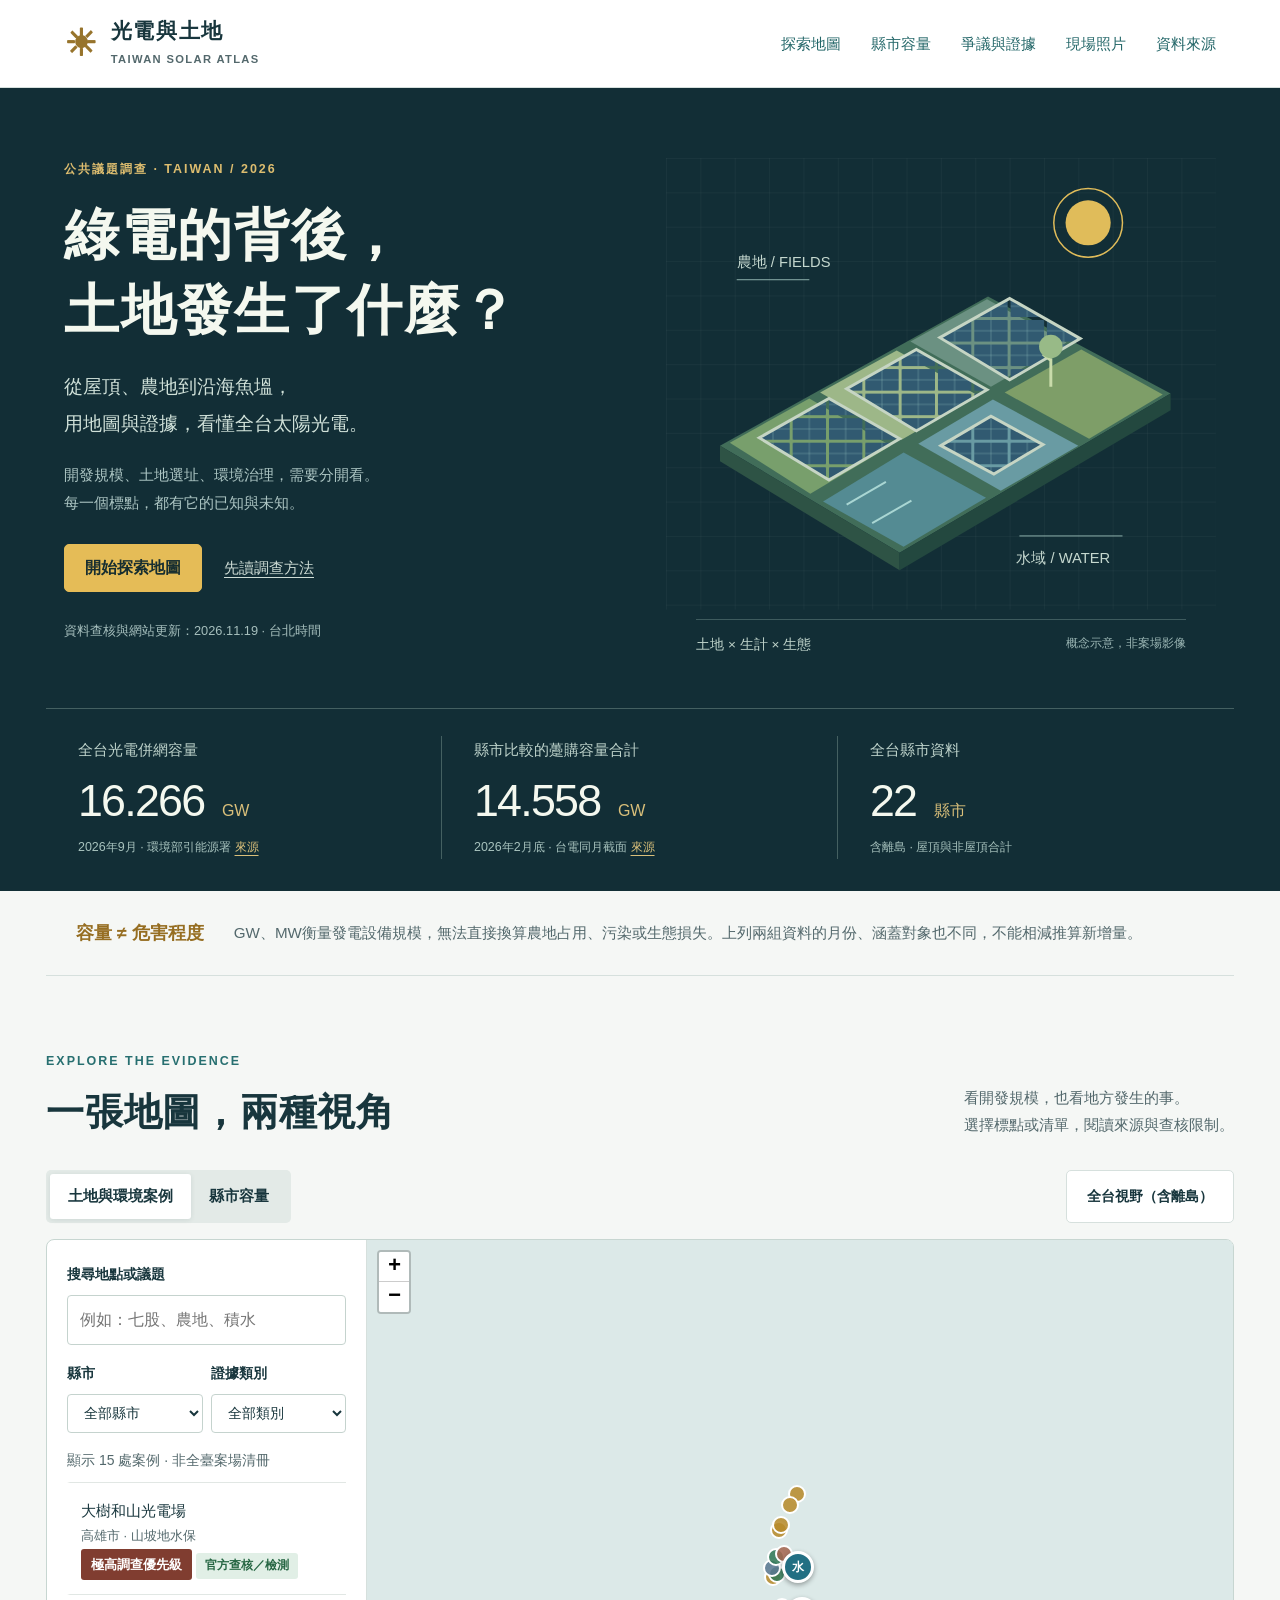
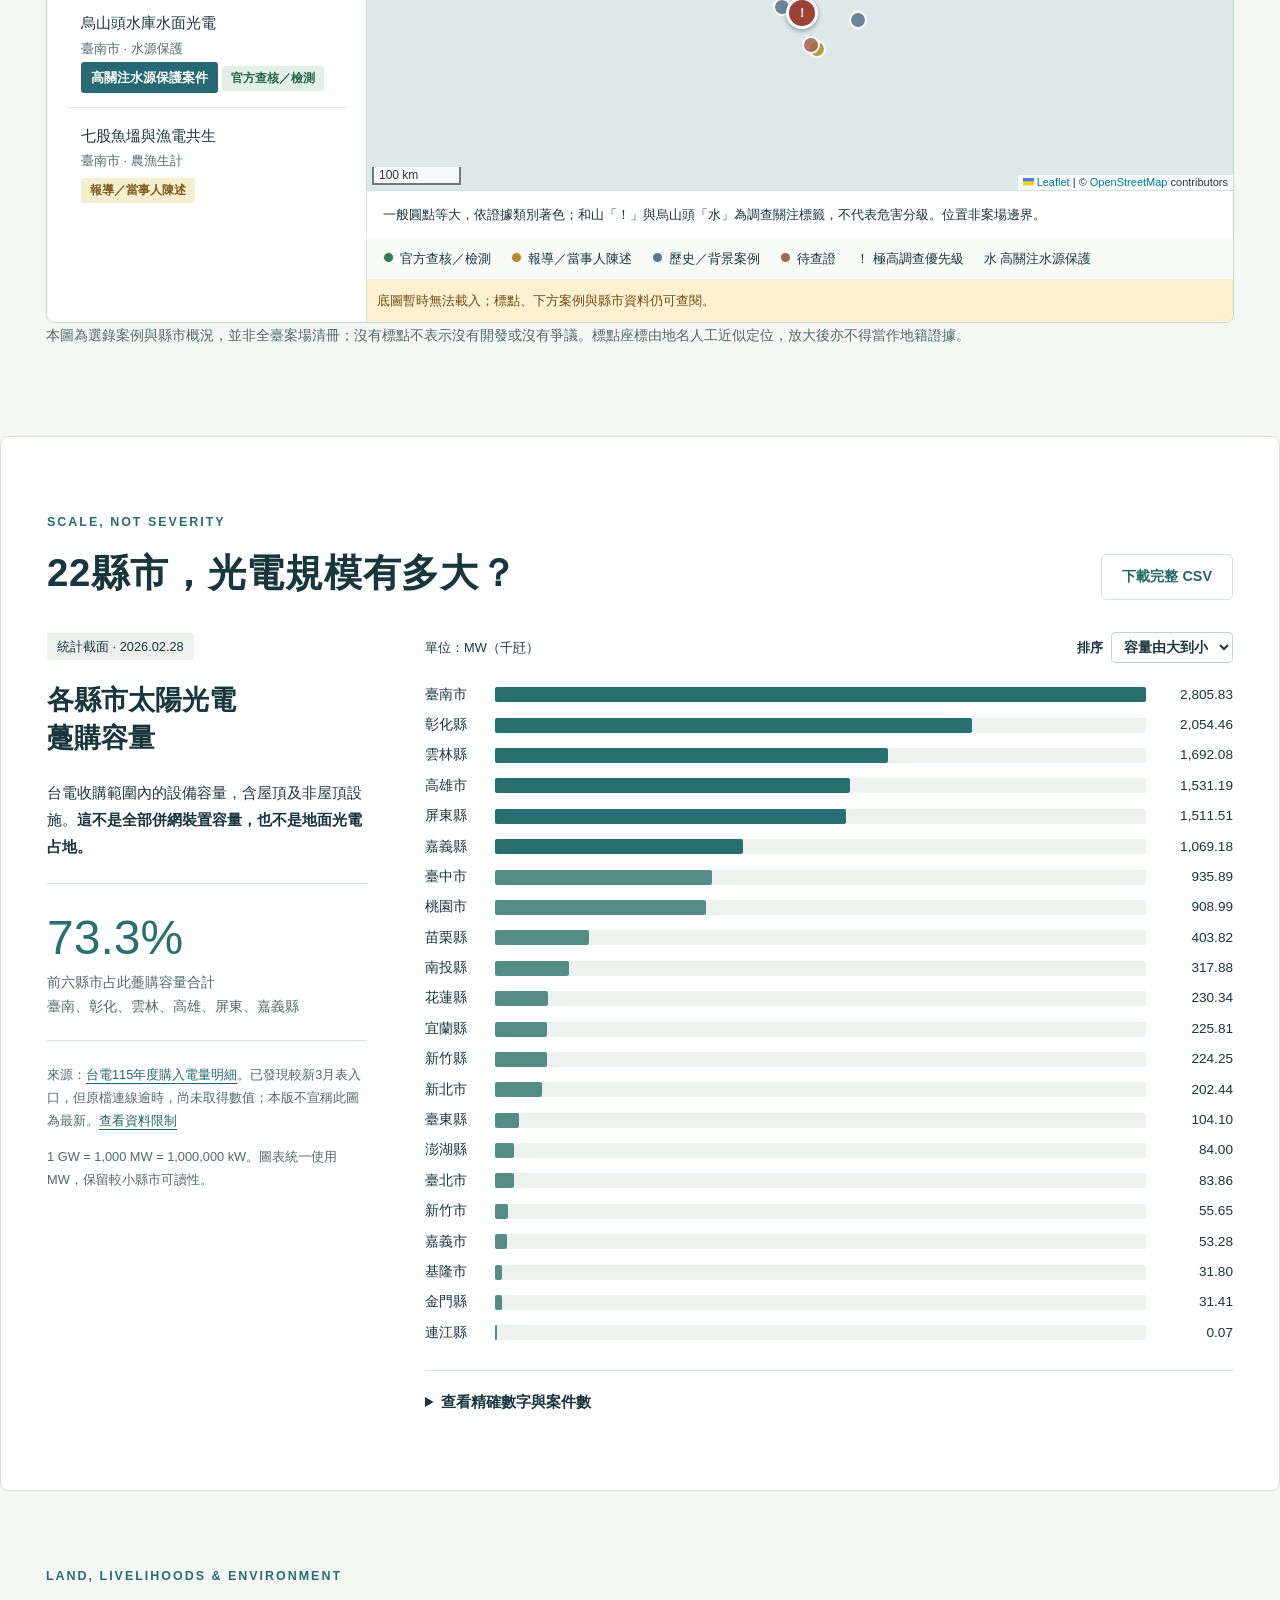
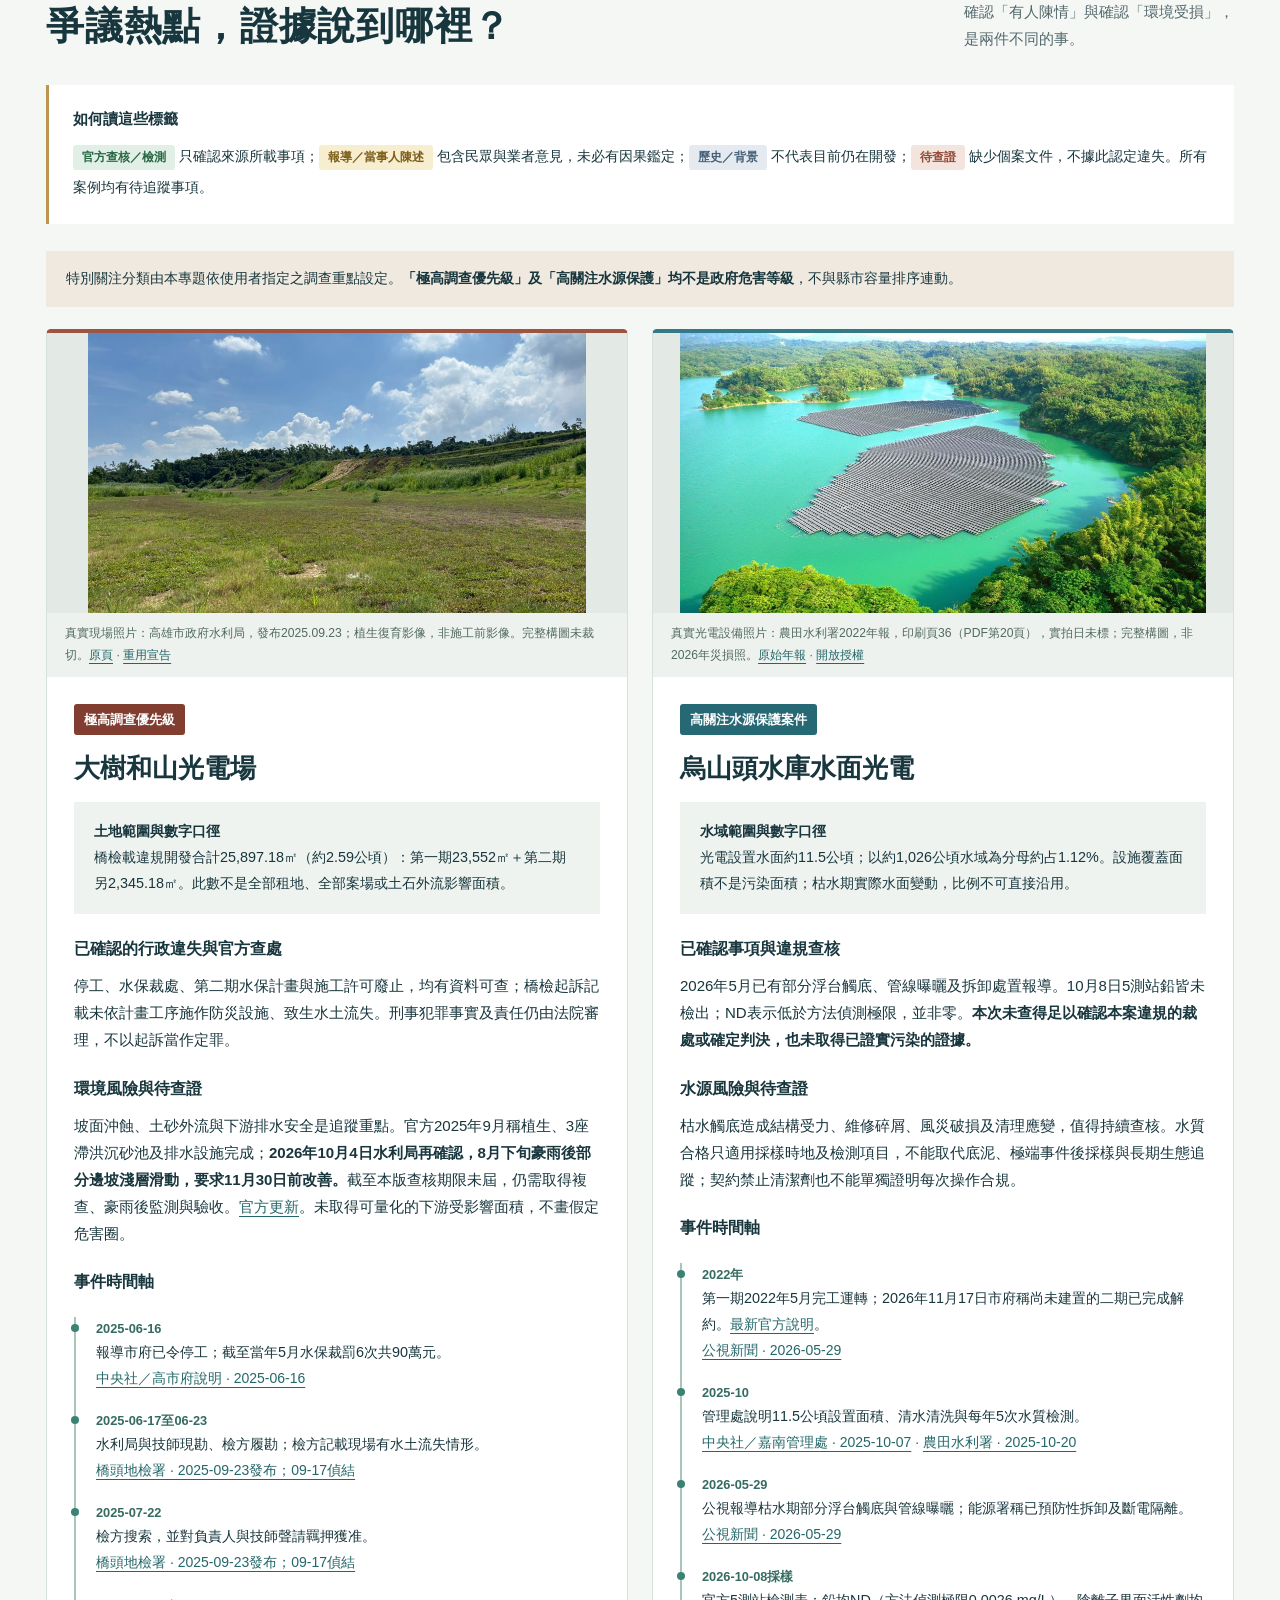
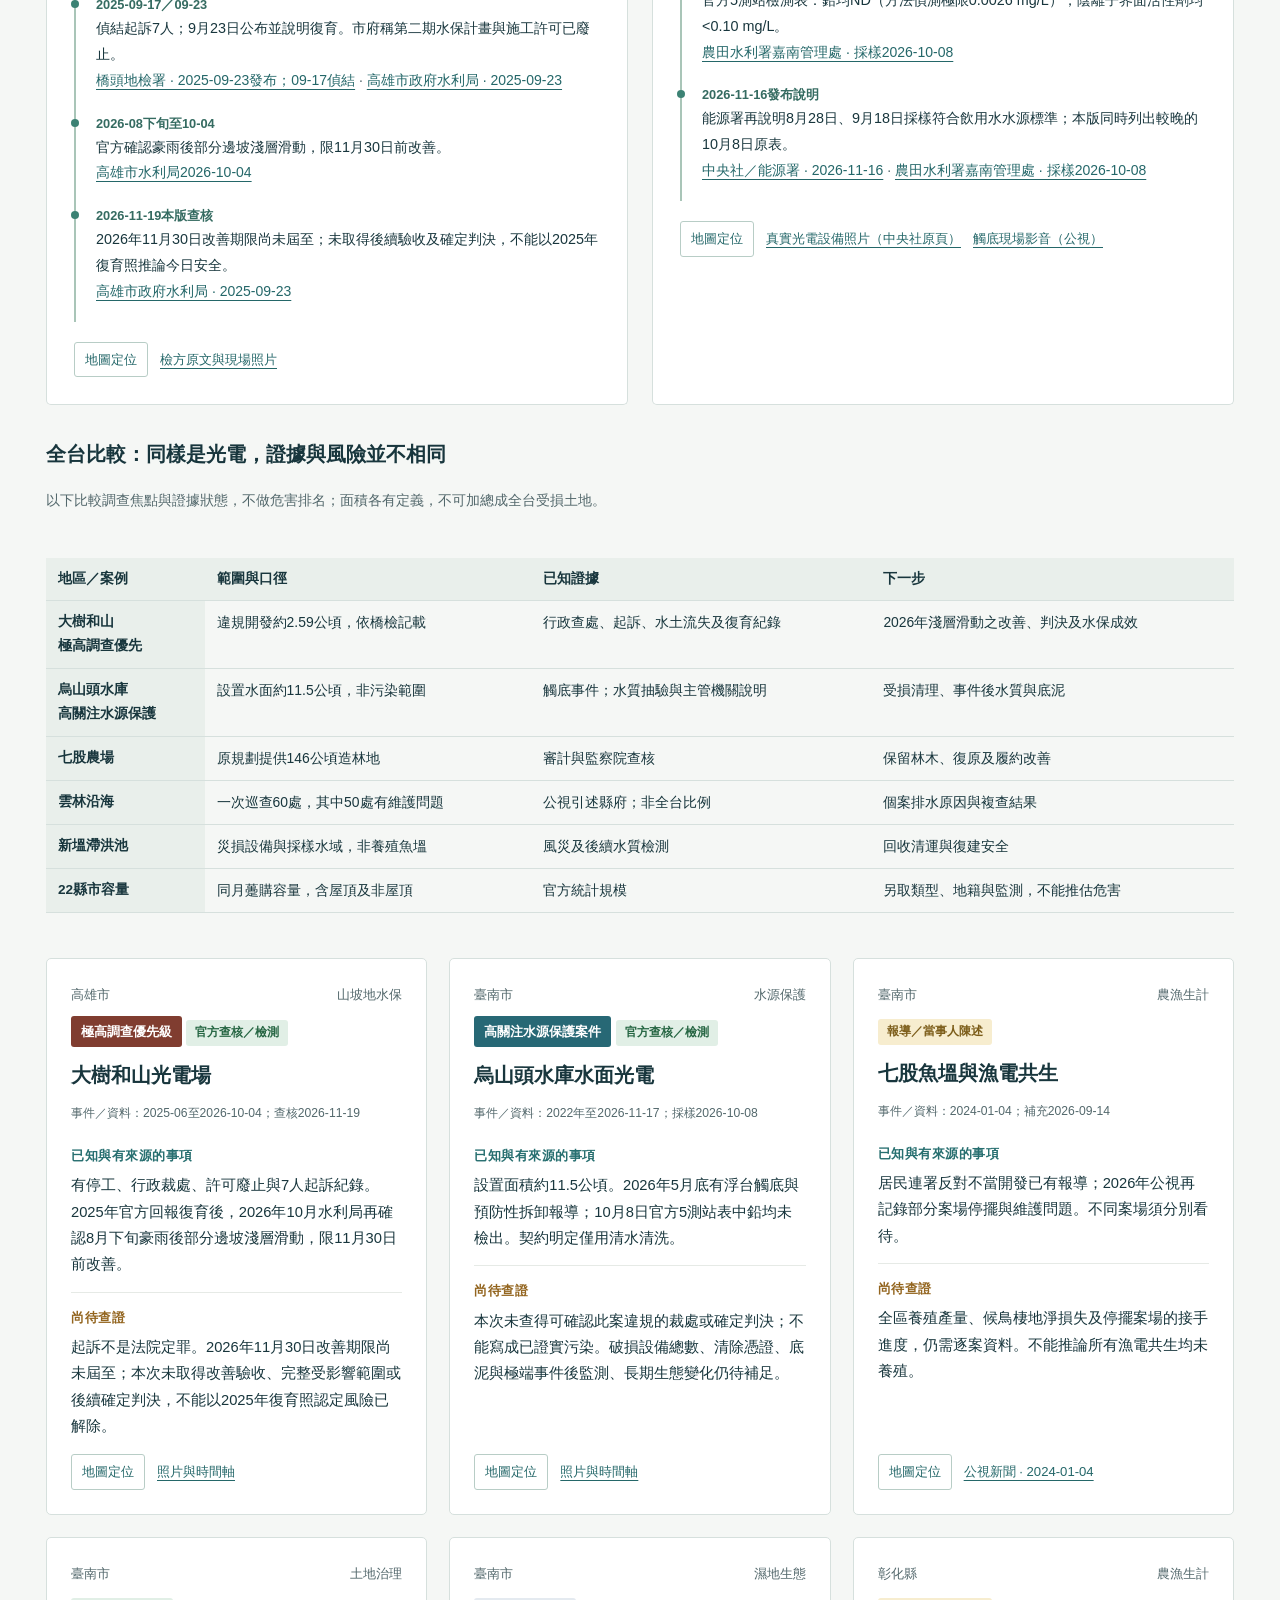
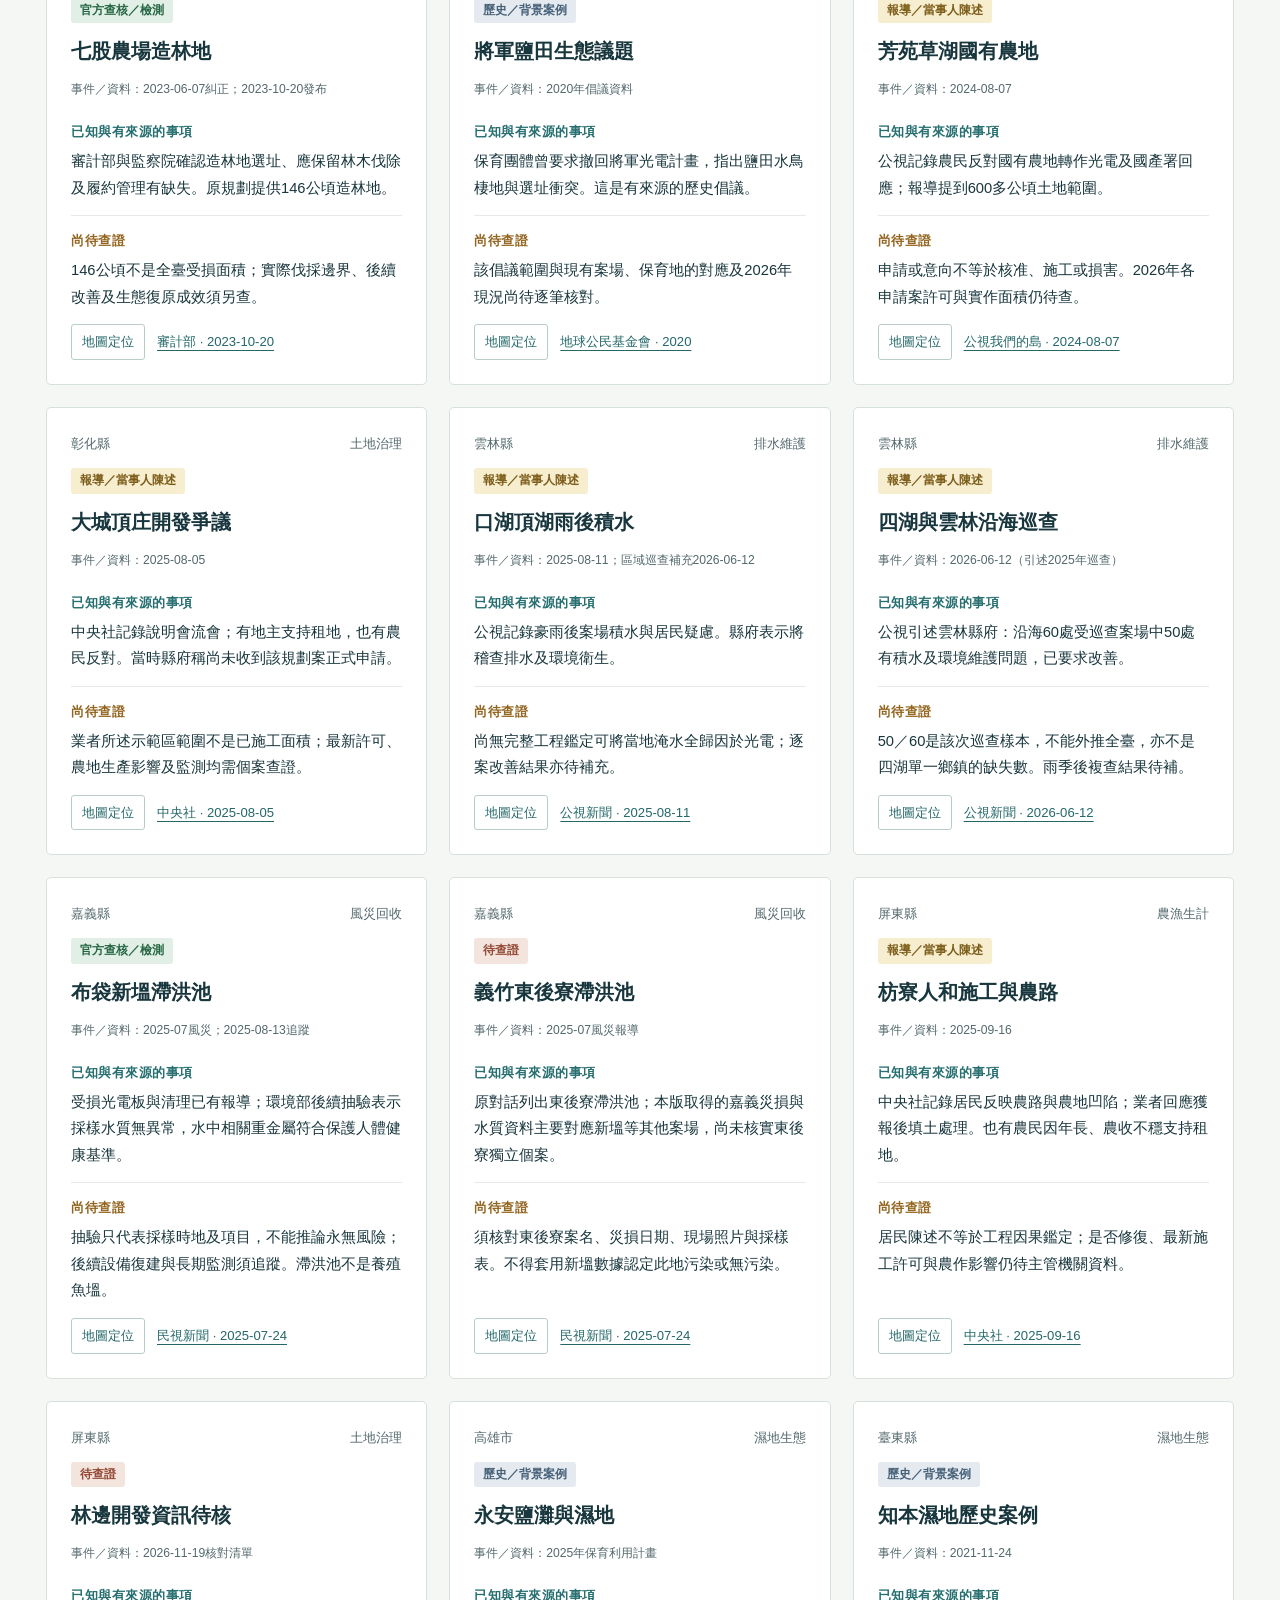
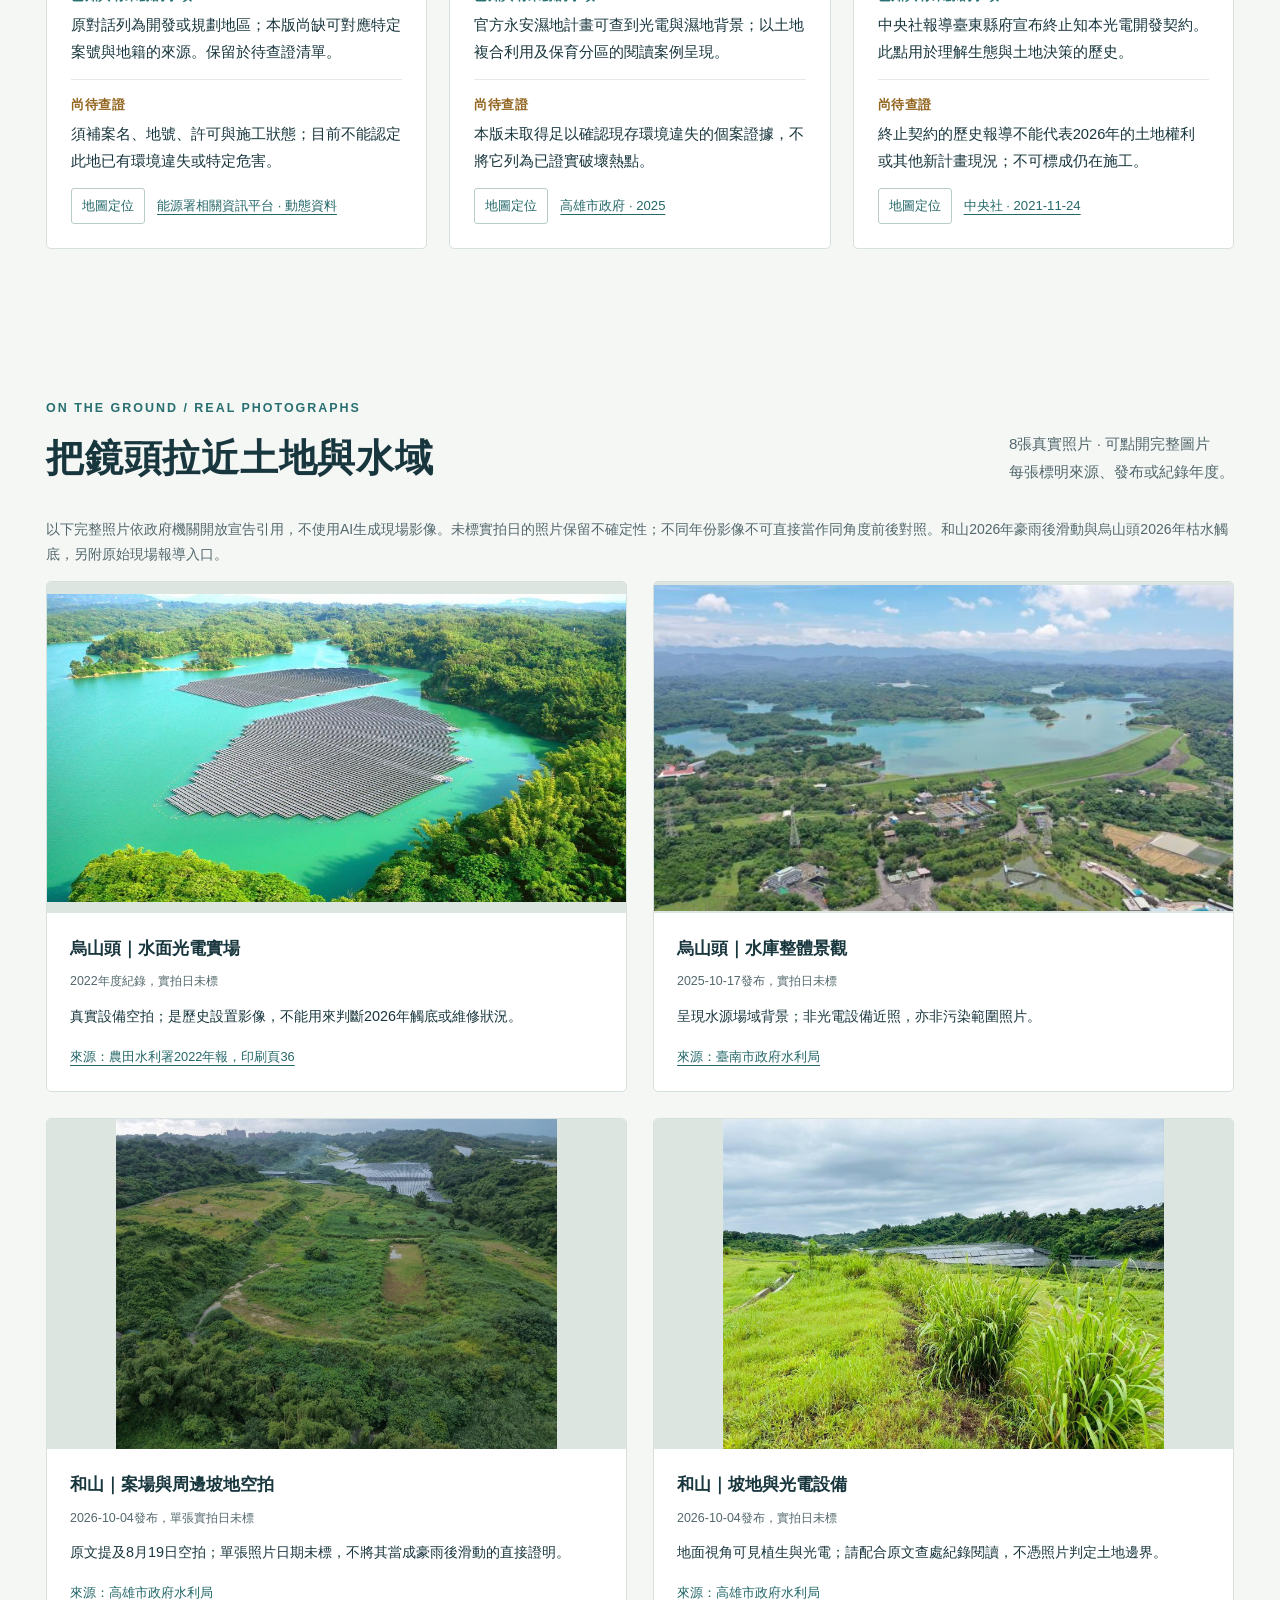
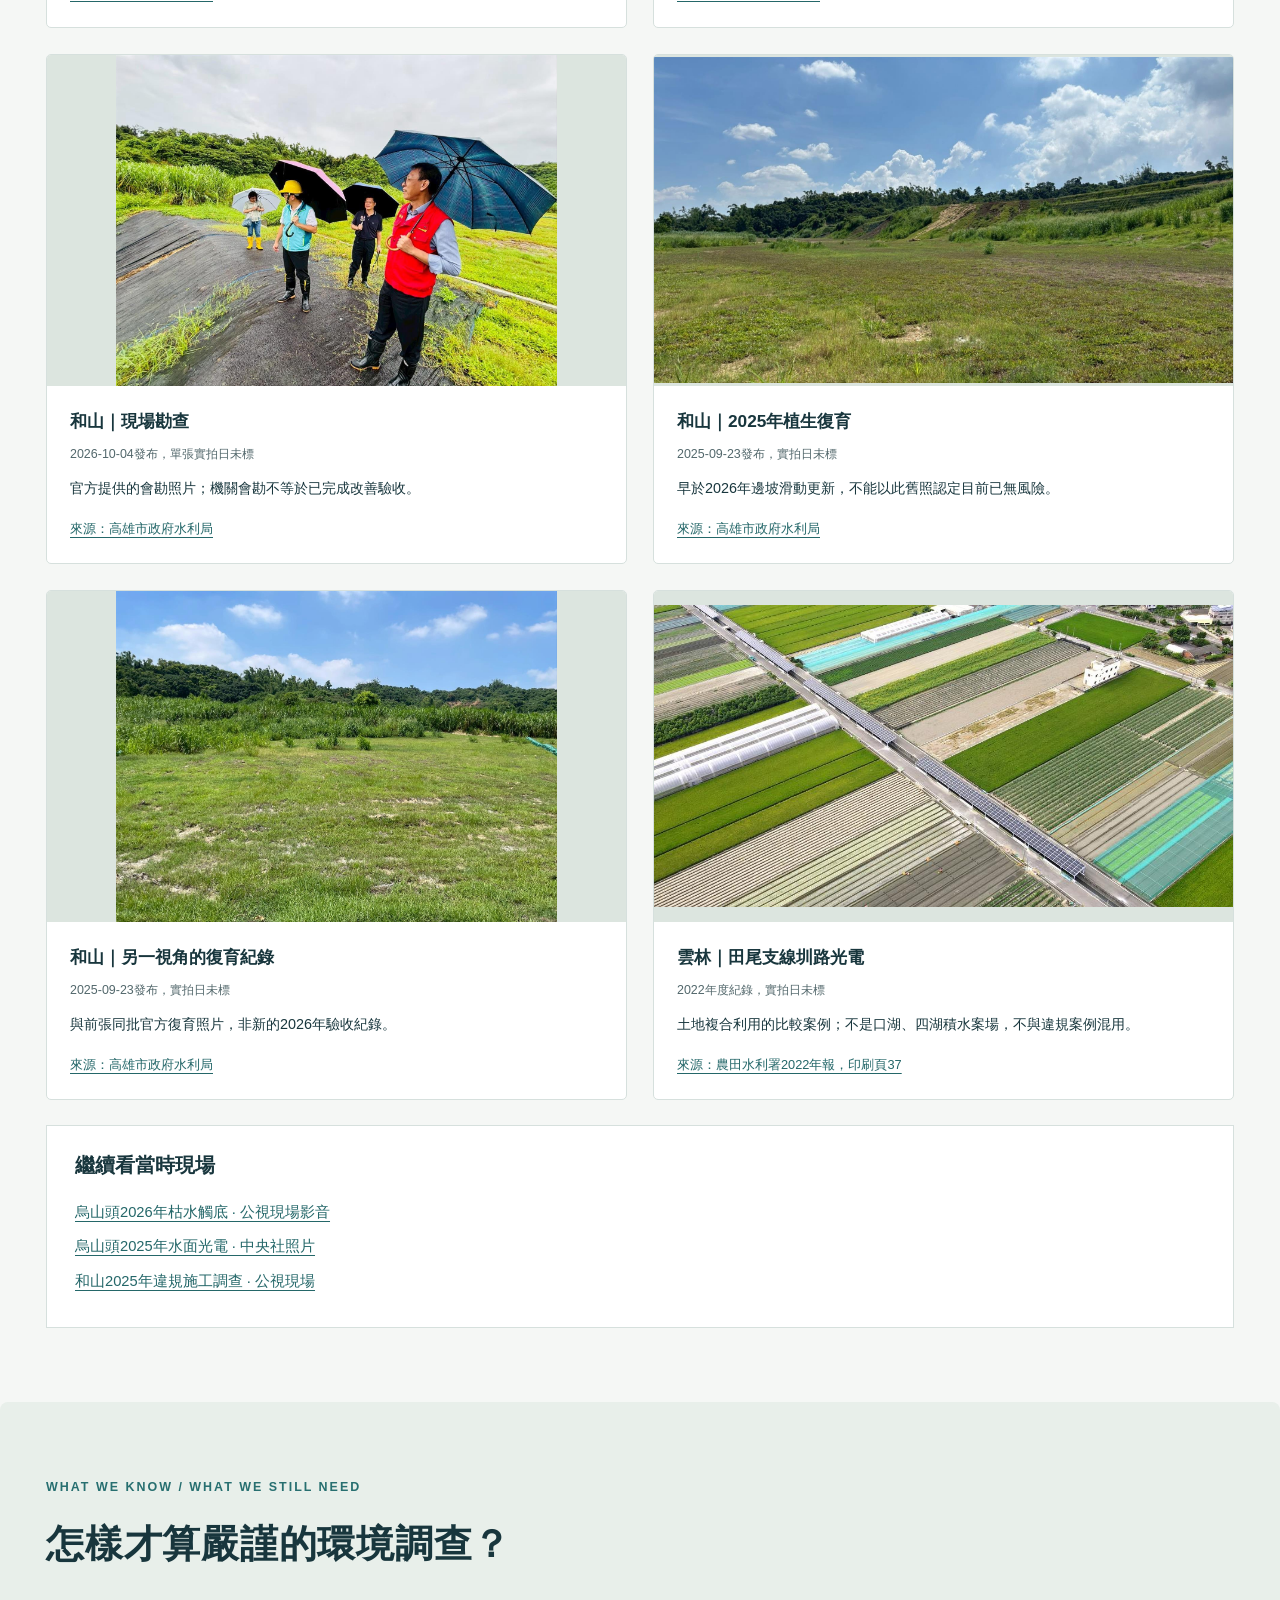
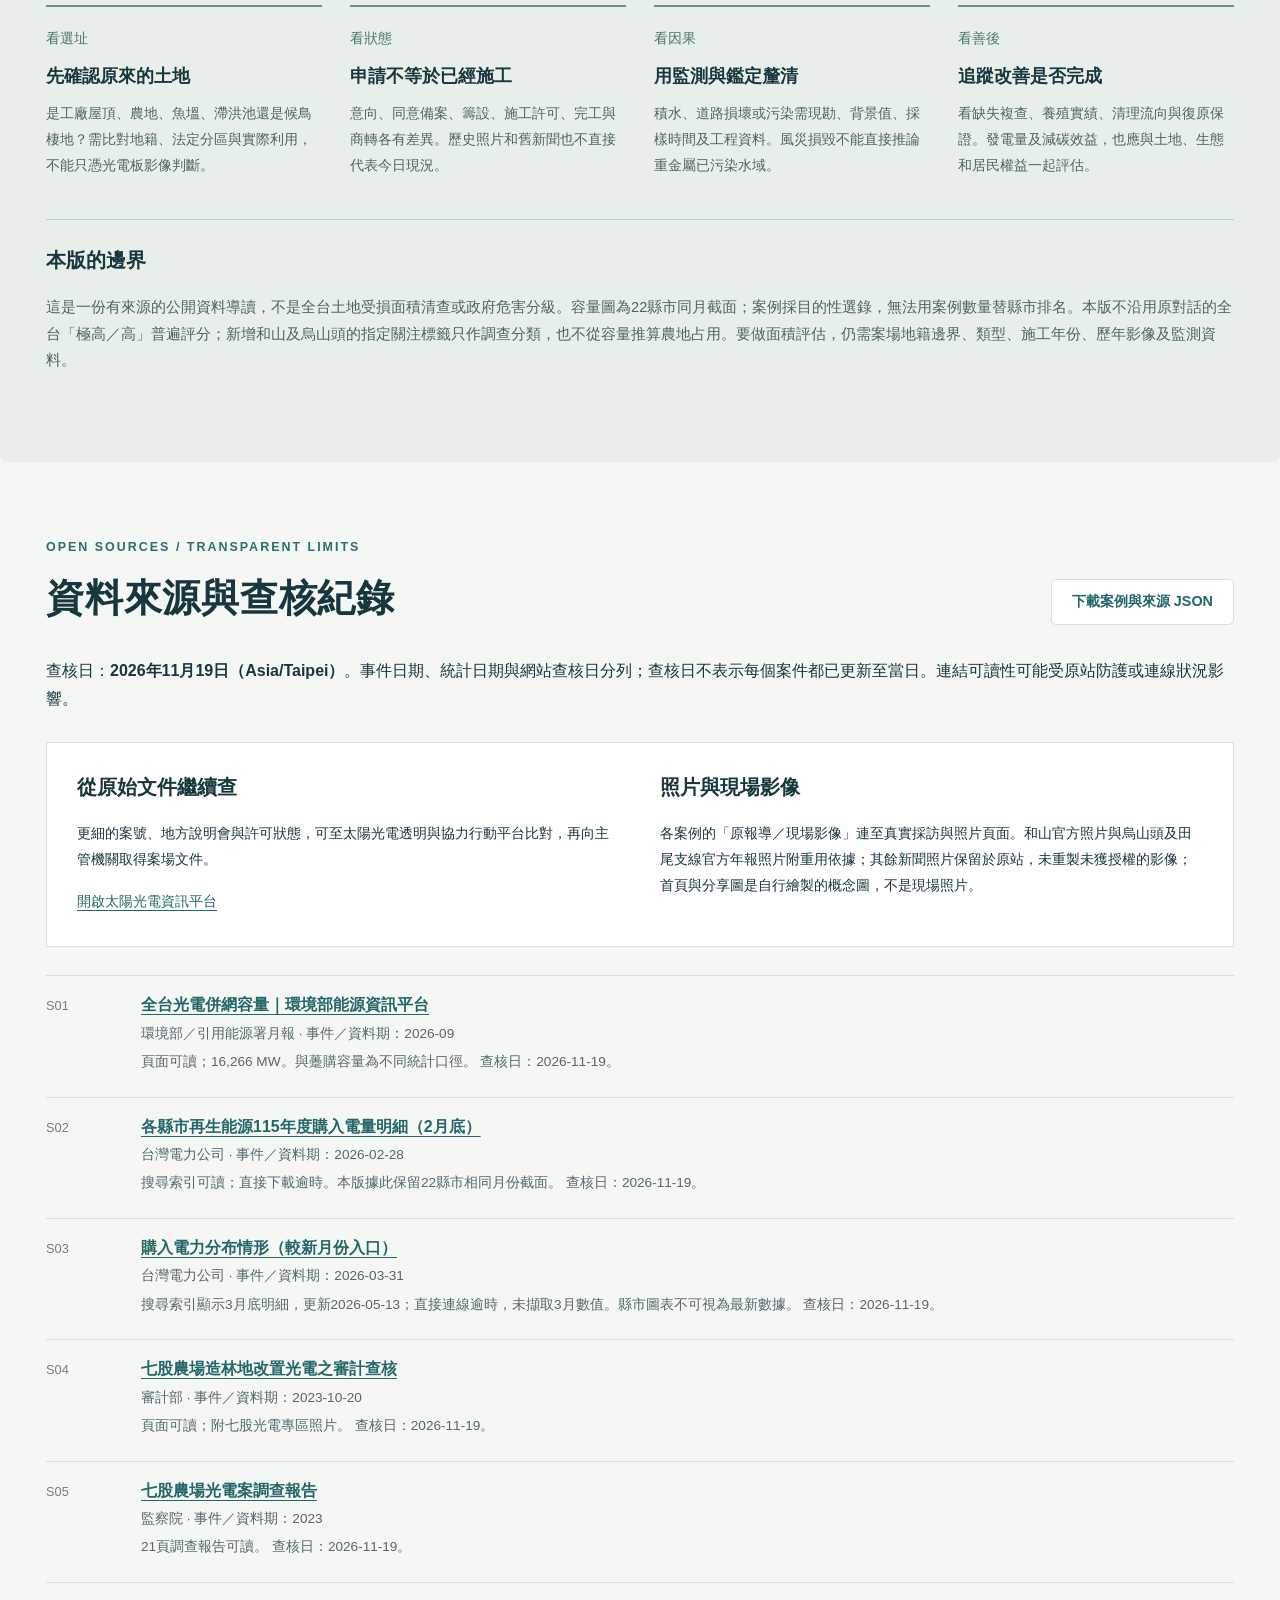
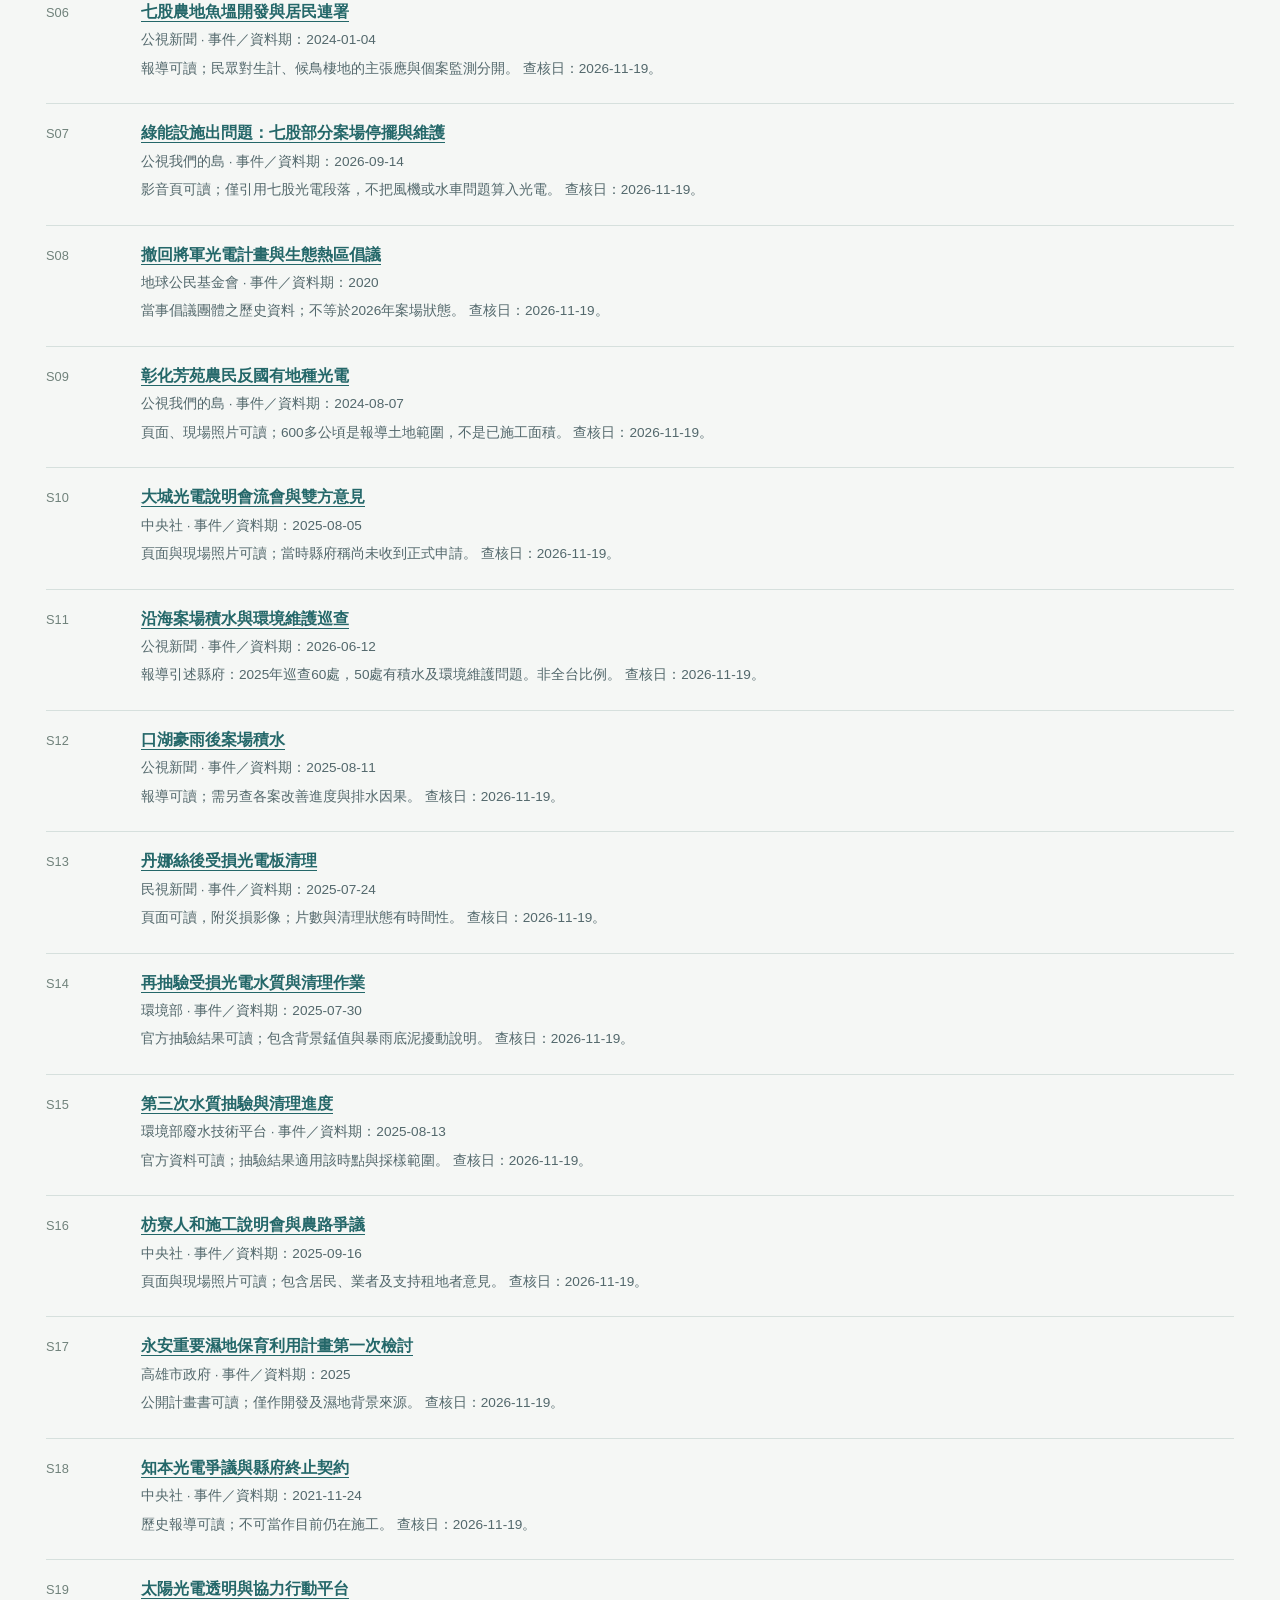
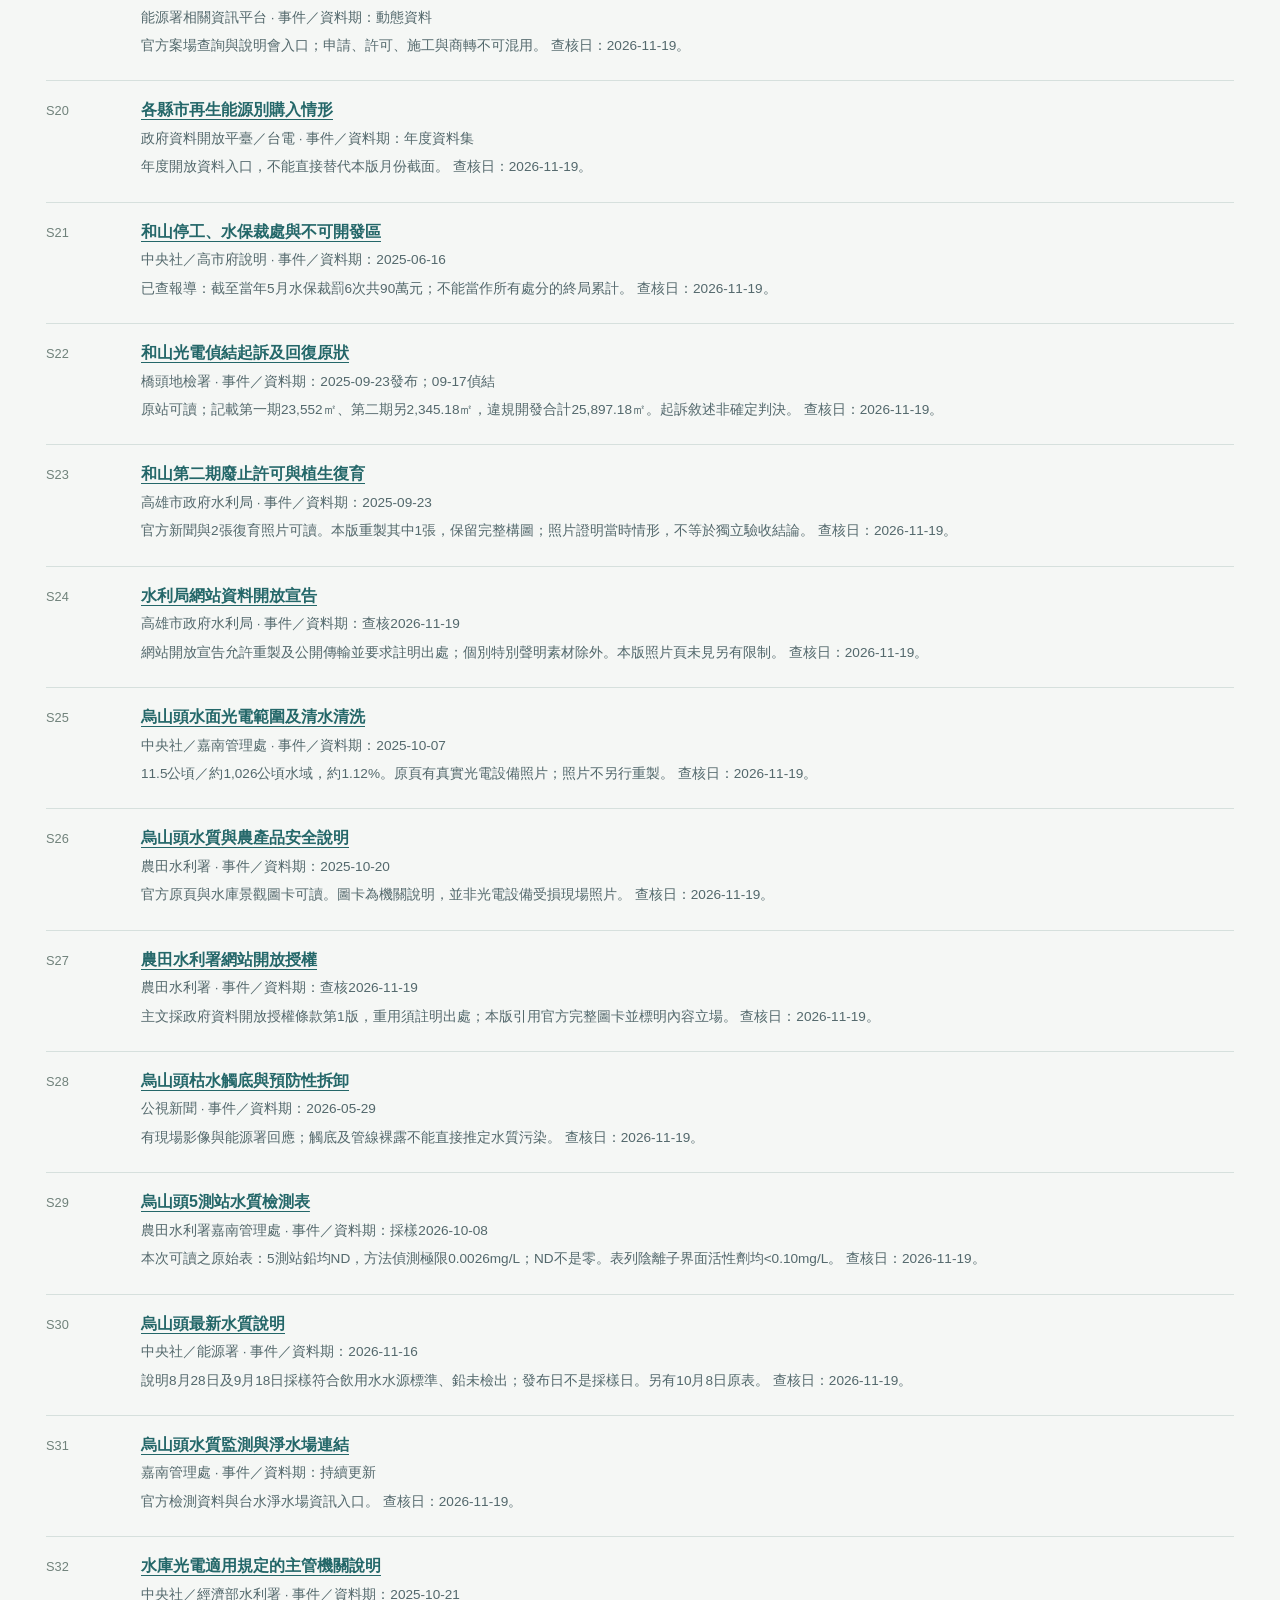
==== index.html @ e6b22a1f "feat: publish Taiwan solar land atlas with evidence map and field photographs" ====
<!doctype html><html lang="zh-Hant"><head><meta charset="utf-8"><meta name="viewport" content="width=device-width,initial-scale=1"><meta name="theme-color" content="#122e36"><title>光電與土地｜全台太陽光電開發與環境爭議圖譜</title><meta name="description" content="透過22縣市容量圖表、全台互動地圖與有來源的案例，看懂太陽光電規模、土地與環境議題。容量不等於危害；明列已知、待查證與資料日期。"><link rel="canonical" href="https://maskywg.github.io/taiwan-solar-land-atlas-20261119/"><meta property="og:type" content="website"><meta property="og:locale" content="zh_TW"><meta property="og:title" content="光電與土地｜全台太陽光電調查圖譜"><meta property="og:description" content="22縣市容量、全台互動地圖、土地與環境案例。分清已知與待查證，不把容量當作危害。查核：2026.11.19"><meta property="og:url" content="https://maskywg.github.io/taiwan-solar-land-atlas-20261119/"><meta property="og:image" content="https://maskywg.github.io/taiwan-solar-land-atlas-20261119/assets/share-preview.png"><meta property="og:image:width" content="1200"><meta property="og:image:height" content="630"><meta property="og:image:alt" content="光電與土地，全台太陽光電調查圖譜；22縣市、互動地圖、來源查核。容量不等於危害。"><meta name="twitter:card" content="summary_large_image"><meta name="twitter:title" content="光電與土地｜全台太陽光電調查圖譜"><meta name="twitter:description" content="22縣市容量與土地環境案例。分清已知與待查證。"><meta name="twitter:image" content="https://maskywg.github.io/taiwan-solar-land-atlas-20261119/assets/share-preview.png"><meta name="twitter:image:alt" content="光電與土地，全台太陽光電調查圖譜"><link rel="icon" href="assets/icon.svg" type="image/svg+xml"><link rel="stylesheet" href="assets/leaflet.css"><link rel="stylesheet" href="style.css"><script defer src="assets/leaflet.js"></script><script defer src="data.js"></script><script defer src="app.js"></script></head><body>
<a class="skip" href="#main">跳到主要內容</a><header><a class="brand" href="#top"><span class="brandmark" aria-hidden="true">☀</span><span>光電與土地<small>TAIWAN SOLAR ATLAS</small></span></a><nav aria-label="主選單"><a href="#explore">探索地圖</a><a href="#capacity">縣市容量</a><a href="#cases">爭議與證據</a><a href="#photos">現場照片</a><a href="#sources">資料來源</a></nav></header>
<main id="main"><section class="hero" id="top"><div class="hero-inner"><div class="hero-copy"><p class="eyebrow">公共議題調查 · TAIWAN / 2026</p><h1>綠電的背後，<br>土地發生了什麼？</h1><p class="lead">從屋頂、農地到沿海魚塭，<br>用地圖與證據，看懂全台太陽光電。</p><p class="hero-note">開發規模、土地選址、環境治理，需要分開看。<br>每一個標點，都有它的已知與未知。</p><a class="primary" href="#explore">開始探索地圖</a><a class="quiet" href="#method">先讀調查方法</a><p class="dateline">資料查核與網站更新：2026.11.19 · 台北時間</p></div><div class="hero-art" aria-label="光電與土地關係示意圖"><svg viewBox="0 0 560 460" role="img" aria-labelledby="art-title"><title id="art-title">土地、水域與光電的概念插畫，非案場照片或地理範圍</title><defs><pattern id="grid" width="35" height="35" patternUnits="userSpaceOnUse"><path d="M35 0H0V35" fill="none" stroke="#8aa5a5" stroke-opacity=".12"/></pattern><pattern id="cells" width="37" height="25" patternUnits="userSpaceOnUse"><rect width="34" height="22" rx="1" fill="#315a71"/><path d="M17 0V22M0 11H34" stroke="#a5d3d0" stroke-opacity=".5" stroke-width=".6"/></pattern></defs><rect width="560" height="460" fill="url(#grid)"/><g transform="translate(55 65)"><path d="M0 228L273 76 459 175 183 337Z" fill="#416d59"/><path d="M0 228V244L183 355V337Z" fill="#2e5345"/><path d="M183 337L459 175V192L183 355Z" fill="#23483f"/><path d="M10 225L91 180 174 228 92 277Z" fill="#789f6c"/><path d="M102 174L180 131 263 177 185 222Z" fill="#9db788"/><path d="M194 122L272 79 353 123 276 168Z" fill="#6b9182"/><path d="M105 285L187 235 271 281 187 331Z" fill="#548b93"/><path d="M202 226L278 181 365 228 286 274Z" fill="#699ba3"/><path d="M290 174L368 130 451 176 376 221Z" fill="#7e9e68"/><path d="M40 220L111 180 183 221 111 263Z" fill="url(#cells)" stroke="#c6d5c4" stroke-width="3"/><path d="M129 170L200 130 272 171 200 213Z" fill="url(#cells)" stroke="#c6d5c4" stroke-width="3"/><path d="M224 118L295 78 367 119 295 161Z" fill="url(#cells)" stroke="#c6d5c4" stroke-width="3"/><path d="M225 228L276 198 329 227 279 257Z" fill="url(#cells)" stroke="#c6d5c4" stroke-width="3"/><path d="M129 288l40-23m-14 42l40-23" stroke="#a9d6d3" stroke-width="2"/><path d="M337 168v-29m0 2l-8-6m8-4l8-6" stroke="#c9dbaa" stroke-width="3"/><circle cx="337" cy="127" r="12" fill="#98ba87"/></g><circle cx="430" cy="66" r="35" fill="none" stroke="#e0bc5a" stroke-width="1.5"/><circle cx="430" cy="66" r="23" fill="#e0bc5a"/><path d="M72 124h74m214 261h105" stroke="#8fb2ad"/><text x="72" y="111" fill="#c5d8cf" font-size="15">農地 / FIELDS</text><text x="357" y="413" fill="#c5d8cf" font-size="15">水域 / WATER</text></svg><div class="art-caption">土地 × 生計 × 生態 <span>概念示意，非案場影像</span></div></div></div>
<div class="hero-stats"><article><span>全台光電併網容量</span><strong>16.266 <em>GW</em></strong><small>2026年9月 · 環境部引能源署 <a href="#source-national">來源</a></small></article><article><span>縣市比較的躉購容量合計</span><strong>14.558 <em>GW</em></strong><small>2026年2月底 · 台電同月截面 <a href="#source-county">來源</a></small></article><article><span>全台縣市資料</span><strong>22 <em>縣市</em></strong><small>含離島 · 屋頂與非屋頂合計</small></article></div></section>
<div class="reading-note"><strong>容量 ≠ 危害程度</strong><p>GW、MW衡量發電設備規模，無法直接換算農地占用、污染或生態損失。上列兩組資料的月份、涵蓋對象也不同，不能相減推算新增量。</p></div>
<section class="section" id="explore"><div class="section-heading"><div><p class="eyebrow">EXPLORE THE EVIDENCE</p><h2>一張地圖，兩種視角</h2></div><p>看開發規模，也看地方發生的事。<br>選擇標點或清單，閱讀來源與查核限制。</p></div><div class="map-toolbar"><div class="segmented" role="group" aria-label="地圖圖層"><button class="active" id="mode-cases" aria-pressed="true">土地與環境案例</button><button id="mode-capacity" aria-pressed="false">縣市容量</button></div><button id="reset-map" class="outline">全台視野（含離島）</button></div><div class="explorer"><aside class="map-sidebar"><label for="search">搜尋地點或議題</label><input id="search" type="search" placeholder="例如：七股、農地、積水"><div class="filter-pair"><div><label for="county-filter">縣市</label><select id="county-filter"><option value="all">全部縣市</option></select></div><div><label for="status-filter">證據類別</label><select id="status-filter"><option value="all">全部類別</option><option value="official">官方查核／檢測</option><option value="report">報導／當事人陳述</option><option value="history">歷史／背景案例</option><option value="pending">待查證</option></select></div></div><p id="result-count" class="small" role="status"></p><div id="map-list"></div></aside><div class="map-area"><div id="map" aria-label="全台太陽光電互動地圖"></div><p id="map-message" class="map-message">等大標點呈現案例位置；不代表危害高低。標點為地區近似定位，非案場邊界。</p><div class="map-legend" id="map-legend"></div><p id="tile-warning" hidden>底圖暫時無法載入；標點、下方案例與縣市資料仍可查閱。</p></div></div><div id="selection" class="selection" aria-live="polite"></div><p class="small">本圖為選錄案例與縣市概況，並非全臺案場清冊；沒有標點不表示沒有開發或沒有爭議。標點座標由地名人工近似定位，放大後亦不得當作地籍證據。</p></section>
<section class="capacity-section section" id="capacity"><div class="section-heading"><div><p class="eyebrow">SCALE, NOT SEVERITY</p><h2>22縣市，光電規模有多大？</h2></div><a class="outline" href="county-capacity-202602.csv" download>下載完整 CSV</a></div><div class="capacity-layout"><div class="capacity-intro"><span class="date-pill">統計截面 · 2026.02.28</span><h3>各縣市太陽光電<br>躉購容量</h3><p>台電收購範圍內的設備容量，含屋頂及非屋頂設施。<strong>這不是全部併網裝置容量，也不是地面光電占地。</strong></p><div class="focus-stat"><strong id="share-six">73.3%</strong><span>前六縣市占此躉購容量合計<br>臺南、彰化、雲林、高雄、屏東、嘉義縣</span></div><p class="small">來源：<a href="#source-county">台電115年度購入電量明細</a>。已發現較新3月表入口，但原檔連線逾時，尚未取得數值；本版不宣稱此圖為最新。<a href="#source-newer">查看資料限制</a></p><p class="small">1 GW = 1,000 MW = 1,000,000 kW。圖表統一使用 MW，保留較小縣市可讀性。</p></div><div><div class="chart-controls"><span>單位：MW（千瓩）</span><label>排序 <select id="sort"><option value="desc">容量由大到小</option><option value="geo">原表縣市順序</option><option value="asc">容量由小到大</option></select></label></div><div id="chart" aria-label="各縣市太陽光電躉購容量長條圖"></div><details><summary>查看精確數字與案件數</summary><div class="table-scroll"><table><caption>2026年2月底太陽光電躉購容量</caption><thead><tr><th scope="col">縣市</th><th scope="col">容量（kW）</th><th scope="col">案件數</th></tr></thead><tbody id="capacity-table"></tbody></table></div><p class="small">原表合計14,557,855.91 kW；各列顯示值加總為14,557,855.92 kW，差0.01 kW，應為小數位四捨五入；以原表合計計算占比。</p></details></div></div></section>
<section class="section" id="cases"><div class="section-heading"><div><p class="eyebrow">LAND, LIVELIHOODS & ENVIRONMENT</p><h2>爭議熱點，證據說到哪裡？</h2></div><p>確認「有人陳情」與確認「環境受損」，<br>是兩件不同的事。</p></div><div class="editor-note"><strong>如何讀這些標籤</strong><p><span class="badge official">官方查核／檢測</span> 只確認來源所載事項；<span class="badge report">報導／當事人陳述</span> 包含民眾與業者意見，未必有因果鑑定；<span class="badge history">歷史／背景</span> 不代表目前仍在開發；<span class="badge pending">待查證</span> 缺少個案文件，不據此認定違失。所有案例均有待追蹤事項。</p></div><div class="featured-investigations"><p class="feature-note">特別關注分類由本專題依使用者指定之調查重點設定。<strong>「極高調查優先級」及「高關注水源保護」均不是政府危害等級</strong>，不與縣市容量排序連動。</p><div class="feature-grid"><article class="feature-card " id="feature-heshan"><a href="assets/heshan-restoration.jpg" target="_blank"><img class="feature-photo" src="assets/heshan-restoration.jpg" width="1706" height="960" alt="和山光電案場2025年9月官方發布之植生復育照片，可見坡面植被及部分裸露地" loading="lazy"></a><div class="photo-credit">真實現場照片：高雄市政府水利局，發布2025.09.23；植生復育影像，非施工前影像。完整構圖未裁切。<a href="https://wrb.kcg.gov.tw/ActivitiesDetailC001100.aspx?Cond=88c12a6d-45c1-4670-b731-345a2ff2aa56">原頁</a> · <a href="https://wrb.kcg.gov.tw/Other/Opendata.htm">重用宣告</a></div><div class="feature-body"><span class="priority ">極高調查優先級</span><h3>大樹和山光電場</h3><div class="range-box"><strong>土地範圍與數字口徑</strong>橋檢載違規開發合計25,897.18㎡（約2.59公頃）：第一期23,552㎡＋第二期另2,345.18㎡。此數不是全部租地、全部案場或土石外流影響面積。</div><h4>已確認的行政違失與官方查處</h4><p>停工、水保裁處、第二期水保計畫與施工許可廢止，均有資料可查；橋檢起訴記載未依計畫工序施作防災設施、致生水土流失。刑事犯罪事實及責任仍由法院審理，不以起訴當作定罪。</p><h4>環境風險與待查證</h4><p>坡面沖蝕、土砂外流與下游排水安全是追蹤重點。官方2025年9月稱植生、3座滯洪沉砂池及排水設施完成；<strong>2026年10月4日水利局再確認，8月下旬豪雨後部分邊坡淺層滑動，要求11月30日前改善。</strong>截至本版查核期限未屆，仍需取得複查、豪雨後監測與驗收。<a href="#source-heshan-2026">官方更新</a>。未取得可量化的下游受影響面積，不畫假定危害圈。</p><h4>事件時間軸</h4><ol class="timeline"><li><time>2025-06-16</time>報導市府已令停工；截至當年5月水保裁罰6次共90萬元。<div class="small"><a href="https://www.cna.com.tw/news/aloc/202506160266.aspx" target="_blank" rel="noopener noreferrer">中央社／高市府說明 · 2025-06-16</a></div></li><li><time>2025-06-17至06-23</time>水利局與技師現勘、檢方履勘；檢方記載現場有水土流失情形。<div class="small"><a href="https://www.qtc.moj.gov.tw/10181/10255/10257/1333319/post" target="_blank" rel="noopener noreferrer">橋頭地檢署 · 2025-09-23發布；09-17偵結</a></div></li><li><time>2025-07-22</time>檢方搜索，並對負責人與技師聲請羈押獲准。<div class="small"><a href="https://www.qtc.moj.gov.tw/10181/10255/10257/1333319/post" target="_blank" rel="noopener noreferrer">橋頭地檢署 · 2025-09-23發布；09-17偵結</a></div></li><li><time>2025-09-17／09-23</time>偵結起訴7人；9月23日公布並說明復育。市府稱第二期水保計畫與施工許可已廢止。<div class="small"><a href="https://www.qtc.moj.gov.tw/10181/10255/10257/1333319/post" target="_blank" rel="noopener noreferrer">橋頭地檢署 · 2025-09-23發布；09-17偵結</a> · <a href="https://wrb.kcg.gov.tw/ActivitiesDetailC001100.aspx?Cond=88c12a6d-45c1-4670-b731-345a2ff2aa56" target="_blank" rel="noopener noreferrer">高雄市政府水利局 · 2025-09-23</a></div></li><li><time>2026-08下旬至10-04</time>官方確認豪雨後部分邊坡淺層滑動，限11月30日前改善。<div class="small"><a href="#source-heshan-2026">高雄市水利局2026-10-04</a></div></li><li><time>2026-11-19本版查核</time>2026年11月30日改善期限尚未屆至；未取得後續驗收及確定判決，不能以2025年復育照推論今日安全。<div class="small"><a href="https://wrb.kcg.gov.tw/ActivitiesDetailC001100.aspx?Cond=88c12a6d-45c1-4670-b731-345a2ff2aa56" target="_blank" rel="noopener noreferrer">高雄市政府水利局 · 2025-09-23</a></div></li></ol><div class="case-links"><button data-case="heshan">地圖定位</button><a href="https://www.qtc.moj.gov.tw/10181/10255/10257/1333319/post" target="_blank" rel="noopener noreferrer">檢方原文與現場照片</a></div></div></article><article class="feature-card water-card" id="feature-wushantou"><a href="assets/wushantou-panels-2022.jpg" target="_blank"><img class="feature-photo" src="assets/wushantou-panels-2022.jpg" width="1028" height="548" alt="農田水利署2022年報中的烏山頭水庫水面光電實場空拍照片" loading="lazy"></a><div class="photo-credit">真實光電設備照片：農田水利署2022年報，印刷頁36（PDF第20頁），實拍日未標；完整構圖，非2026年災損照。<a href="https://www.ia.gov.tw/UserFiles/iaEbook/農田水利署2022年報.pdf#page=20">原始年報</a> · <a href="https://www.ia.gov.tw/zh-TW/service/Articles?a=191">開放授權</a></div><div class="feature-body"><span class="priority water">高關注水源保護案件</span><h3>烏山頭水庫水面光電</h3><div class="range-box"><strong>水域範圍與數字口徑</strong>光電設置水面約11.5公頃；以約1,026公頃水域為分母約占1.12%。設施覆蓋面積不是污染面積；枯水期實際水面變動，比例不可直接沿用。</div><h4>已確認事項與違規查核</h4><p>2026年5月已有部分浮台觸底、管線曝曬及拆卸處置報導。10月8日5測站鉛皆未檢出；ND表示低於方法偵測極限，並非零。<strong>本次未查得足以確認本案違規的裁處或確定判決，也未取得已證實污染的證據。</strong></p><h4>水源風險與待查證</h4><p>枯水觸底造成結構受力、維修碎屑、風災破損及清理應變，值得持續查核。水質合格只適用採樣時地及檢測項目，不能取代底泥、極端事件後採樣與長期生態追蹤；契約禁止清潔劑也不能單獨證明每次操作合規。</p><h4>事件時間軸</h4><ol class="timeline"><li><time>2022年</time>第一期2022年5月完工運轉；2026年11月17日市府稱尚未建置的二期已完成解約。<a href="#source-wushantou-1117">最新官方說明</a>。<div class="small"><a href="https://news.pts.org.tw/article/810728" target="_blank" rel="noopener noreferrer">公視新聞 · 2026-05-29</a></div></li><li><time>2025-10</time>管理處說明11.5公頃設置面積、清水清洗與每年5次水質檢測。<div class="small"><a href="https://www.cna.com.tw/news/ahel/202510070149.aspx" target="_blank" rel="noopener noreferrer">中央社／嘉南管理處 · 2025-10-07</a> · <a href="https://www.ia.gov.tw/zh-TW/news/NewsContent?a=87&amp;g=1&amp;nid=26538" target="_blank" rel="noopener noreferrer">農田水利署 · 2025-10-20</a></div></li><li><time>2026-05-29</time>公視報導枯水期部分浮台觸底與管線曝曬；能源署稱已預防性拆卸及斷電隔離。<div class="small"><a href="https://news.pts.org.tw/article/810728" target="_blank" rel="noopener noreferrer">公視新聞 · 2026-05-29</a></div></li><li><time>2026-10-08採樣</time>官方5測站檢測表：鉛均ND（方法偵測極限0.0026 mg/L），陰離子界面活性劑均<0.10 mg/L。<div class="small"><a href="https://www.iacna.nat.gov.tw/fapi/AttFile?id=36823&amp;type=AttFile" target="_blank" rel="noopener noreferrer">農田水利署嘉南管理處 · 採樣2026-10-08</a></div></li><li><time>2026-11-16發布說明</time>能源署再說明8月28日、9月18日採樣符合飲用水水源標準；本版同時列出較晚的10月8日原表。<div class="small"><a href="https://www.cna.com.tw/news/afe/202611160282.aspx" target="_blank" rel="noopener noreferrer">中央社／能源署 · 2026-11-16</a> · <a href="https://www.iacna.nat.gov.tw/fapi/AttFile?id=36823&amp;type=AttFile" target="_blank" rel="noopener noreferrer">農田水利署嘉南管理處 · 採樣2026-10-08</a></div></li></ol><div class="case-links"><button data-case="wushantou">地圖定位</button><a href="https://www.cna.com.tw/news/ahel/202510070149.aspx" target="_blank" rel="noopener noreferrer">真實光電設備照片（中央社原頁）</a><a href="https://news.pts.org.tw/article/810728" target="_blank" rel="noopener noreferrer">觸底現場影音（公視）</a></div></div></article></div><h3 style="margin-top:35px">全台比較：同樣是光電，證據與風險並不相同</h3><p class="small">以下比較調查焦點與證據狀態，不做危害排名；面積各有定義，不可加總成全台受損土地。</p><div class="table-scroll"><table class="comparison"><thead><tr><th>地區／案例</th><th>範圍與口徑</th><th>已知證據</th><th>下一步</th></tr></thead><tbody><tr><th>大樹和山<br>極高調查優先</th><td>違規開發約2.59公頃，依橋檢記載</td><td>行政查處、起訴、水土流失及復育紀錄</td><td>2026年淺層滑動之改善、判決及水保成效</td></tr><tr><th>烏山頭水庫<br>高關注水源保護</th><td>設置水面約11.5公頃，非污染範圍</td><td>觸底事件；水質抽驗與主管機關說明</td><td>受損清理、事件後水質與底泥</td></tr><tr><th>七股農場</th><td>原規劃提供146公頃造林地</td><td>審計與監察院查核</td><td>保留林木、復原及履約改善</td></tr><tr><th>雲林沿海</th><td>一次巡查60處，其中50處有維護問題</td><td>公視引述縣府；非全台比例</td><td>個案排水原因與複查結果</td></tr><tr><th>新塭滯洪池</th><td>災損設備與採樣水域，非養殖魚塭</td><td>風災及後續水質檢測</td><td>回收清運與復建安全</td></tr><tr><th>22縣市容量</th><td>同月躉購容量，含屋頂及非屋頂</td><td>官方統計規模</td><td>另取類型、地籍與監測，不能推估危害</td></tr></tbody></table></div></div><div id="case-grid" class="case-grid"></div><noscript><p>互動功能需要 JavaScript。你仍可下載<a href="county-capacity-202602.csv">22縣市容量資料</a>及<a href="data.json">完整案例與來源資料</a>，並從下方閱讀調查方法與主要來源。</p></noscript></section>
<section class="section" id="photos"><div class="section-heading"><div><p class="eyebrow">ON THE GROUND / REAL PHOTOGRAPHS</p><h2>把鏡頭拉近土地與水域</h2></div><p>8張真實照片 · 可點開完整圖片<br>每張標明來源、發布或紀錄年度。</p></div><p class="small">以下完整照片依政府機關開放宣告引用，不使用AI生成現場影像。未標實拍日的照片保留不確定性；不同年份影像不可直接當作同角度前後對照。和山2026年豪雨後滑動與烏山頭2026年枯水觸底，另附原始現場報導入口。</p><div class="photo-grid"><figure><a href="assets/wushantou-panels-2022.jpg" target="_blank" aria-label="開啟完整照片：烏山頭｜水面光電實場"><img src="assets/wushantou-panels-2022.jpg" width="1028" height="548" alt="烏山頭｜水面光電實場，真實設備空拍；是歷史設置影像，不能用來判斷2026年觸底或維修狀況。" loading="lazy"></a><figcaption><strong>烏山頭｜水面光電實場</strong><span>2022年度紀錄，實拍日未標</span><p>真實設備空拍；是歷史設置影像，不能用來判斷2026年觸底或維修狀況。</p><a href="https://www.ia.gov.tw/UserFiles/iaEbook/農田水利署2022年報.pdf" target="_blank" rel="noopener noreferrer">來源：農田水利署2022年報，印刷頁36</a></figcaption></figure><figure><a href="assets/wushantou-tainan.jpg" target="_blank" aria-label="開啟完整照片：烏山頭｜水庫整體景觀"><img src="assets/wushantou-tainan.jpg" width="710" height="399" alt="烏山頭｜水庫整體景觀，呈現水源場域背景；非光電設備近照，亦非污染範圍照片。" loading="lazy"></a><figcaption><strong>烏山頭｜水庫整體景觀</strong><span>2025-10-17發布，實拍日未標</span><p>呈現水源場域背景；非光電設備近照，亦非污染範圍照片。</p><a href="https://www.tainan.gov.tw/News_Content.aspx?n=13370&amp;s=8774473" target="_blank" rel="noopener noreferrer">來源：臺南市政府水利局</a></figcaption></figure><figure><a href="assets/heshan-2026-2.jpg" target="_blank" aria-label="開啟完整照片：和山｜案場與周邊坡地空拍"><img src="assets/heshan-2026-2.jpg" width="1477" height="1108" alt="和山｜案場與周邊坡地空拍，原文提及8月19日空拍；單張照片日期未標，不將其當成豪雨後滑動的直接證明。" loading="lazy"></a><figcaption><strong>和山｜案場與周邊坡地空拍</strong><span>2026-10-04發布，單張實拍日未標</span><p>原文提及8月19日空拍；單張照片日期未標，不將其當成豪雨後滑動的直接證明。</p><a href="https://wrb.kcg.gov.tw/ActivitiesDetailC001100.aspx?Cond=4e6c8e89-34e8-40b1-bd76-dd098c415764" target="_blank" rel="noopener noreferrer">來源：高雄市政府水利局</a></figcaption></figure><figure><a href="assets/heshan-2026-3.jpg" target="_blank" aria-label="開啟完整照片：和山｜坡地與光電設備"><img src="assets/heshan-2026-3.jpg" width="1477" height="1108" alt="和山｜坡地與光電設備，地面視角可見植生與光電；請配合原文查處紀錄閱讀，不憑照片判定土地邊界。" loading="lazy"></a><figcaption><strong>和山｜坡地與光電設備</strong><span>2026-10-04發布，實拍日未標</span><p>地面視角可見植生與光電；請配合原文查處紀錄閱讀，不憑照片判定土地邊界。</p><a href="https://wrb.kcg.gov.tw/ActivitiesDetailC001100.aspx?Cond=4e6c8e89-34e8-40b1-bd76-dd098c415764" target="_blank" rel="noopener noreferrer">來源：高雄市政府水利局</a></figcaption></figure><figure><a href="assets/heshan-2026-1.jpg" target="_blank" aria-label="開啟完整照片：和山｜現場勘查"><img src="assets/heshan-2026-1.jpg" width="1477" height="1108" alt="和山｜現場勘查，官方提供的會勘照片；機關會勘不等於已完成改善驗收。" loading="lazy"></a><figcaption><strong>和山｜現場勘查</strong><span>2026-10-04發布，單張實拍日未標</span><p>官方提供的會勘照片；機關會勘不等於已完成改善驗收。</p><a href="https://wrb.kcg.gov.tw/ActivitiesDetailC001100.aspx?Cond=4e6c8e89-34e8-40b1-bd76-dd098c415764" target="_blank" rel="noopener noreferrer">來源：高雄市政府水利局</a></figcaption></figure><figure><a href="assets/heshan-restoration.jpg" target="_blank" aria-label="開啟完整照片：和山｜2025年植生復育"><img src="assets/heshan-restoration.jpg" width="1706" height="960" alt="和山｜2025年植生復育，早於2026年邊坡滑動更新，不能以此舊照認定目前已無風險。" loading="lazy"></a><figcaption><strong>和山｜2025年植生復育</strong><span>2025-09-23發布，實拍日未標</span><p>早於2026年邊坡滑動更新，不能以此舊照認定目前已無風險。</p><a href="https://wrb.kcg.gov.tw/ActivitiesDetailC001100.aspx?Cond=88c12a6d-45c1-4670-b731-345a2ff2aa56" target="_blank" rel="noopener noreferrer">來源：高雄市政府水利局</a></figcaption></figure><figure><a href="assets/heshan-restoration-2.jpg" target="_blank" aria-label="開啟完整照片：和山｜另一視角的復育紀錄"><img src="assets/heshan-restoration-2.jpg" width="1477" height="1108" alt="和山｜另一視角的復育紀錄，與前張同批官方復育照片，非新的2026年驗收紀錄。" loading="lazy"></a><figcaption><strong>和山｜另一視角的復育紀錄</strong><span>2025-09-23發布，實拍日未標</span><p>與前張同批官方復育照片，非新的2026年驗收紀錄。</p><a href="https://wrb.kcg.gov.tw/ActivitiesDetailC001100.aspx?Cond=88c12a6d-45c1-4670-b731-345a2ff2aa56" target="_blank" rel="noopener noreferrer">來源：高雄市政府水利局</a></figcaption></figure><figure><a href="assets/yunlin-canal-2022.jpg" target="_blank" aria-label="開啟完整照片：雲林｜田尾支線圳路光電"><img src="assets/yunlin-canal-2022.jpg" width="1028" height="537" alt="雲林｜田尾支線圳路光電，土地複合利用的比較案例；不是口湖、四湖積水案場，不與違規案例混用。" loading="lazy"></a><figcaption><strong>雲林｜田尾支線圳路光電</strong><span>2022年度紀錄，實拍日未標</span><p>土地複合利用的比較案例；不是口湖、四湖積水案場，不與違規案例混用。</p><a href="https://www.ia.gov.tw/UserFiles/iaEbook/農田水利署2022年報.pdf" target="_blank" rel="noopener noreferrer">來源：農田水利署2022年報，印刷頁37</a></figcaption></figure></div><div class="photo-report-links"><h3>繼續看當時現場</h3><a href="https://news.pts.org.tw/article/810728" target="_blank" rel="noopener noreferrer">烏山頭2026年枯水觸底 · 公視現場影音</a><a href="https://www.cna.com.tw/news/ahel/202510070149.aspx" target="_blank" rel="noopener noreferrer">烏山頭2025年水面光電 · 中央社照片</a><a href="https://news.pts.org.tw/article/762338" target="_blank" rel="noopener noreferrer">和山2025年違規施工調查 · 公視現場</a></div></section><section class="method-section section" id="method"><p class="eyebrow">WHAT WE KNOW / WHAT WE STILL NEED</p><h2>怎樣才算嚴謹的環境調查？</h2><div class="method-grid"><article><span>看選址</span><h3>先確認原來的土地</h3><p>是工廠屋頂、農地、魚塭、滯洪池還是候鳥棲地？需比對地籍、法定分區與實際利用，不能只憑光電板影像判斷。</p></article><article><span>看狀態</span><h3>申請不等於已經施工</h3><p>意向、同意備案、籌設、施工許可、完工與商轉各有差異。歷史照片和舊新聞也不直接代表今日現況。</p></article><article><span>看因果</span><h3>用監測與鑑定釐清</h3><p>積水、道路損壞或污染需現勘、背景值、採樣時間及工程資料。風災損毀不能直接推論重金屬已污染水域。</p></article><article><span>看善後</span><h3>追蹤改善是否完成</h3><p>看缺失複查、養殖實績、清理流向與復原保證。發電量及減碳效益，也應與土地、生態和居民權益一起評估。</p></article></div><div class="method-bottom"><h3>本版的邊界</h3><p>這是一份有來源的公開資料導讀，不是全台土地受損面積清查或政府危害分級。容量圖為22縣市同月截面；案例採目的性選錄，無法用案例數量替縣市排名。本版不沿用原對話的全台「極高／高」普遍評分；新增和山及烏山頭的指定關注標籤只作調查分類，也不從容量推算農地占用。要做面積評估，仍需案場地籍邊界、類型、施工年份、歷年影像及監測資料。</p></div></section>
<section class="section" id="sources"><div class="section-heading"><div><p class="eyebrow">OPEN SOURCES / TRANSPARENT LIMITS</p><h2>資料來源與查核紀錄</h2></div><a class="outline" href="data.json" download>下載案例與來源 JSON</a></div><p>查核日：<strong>2026年11月19日（Asia/Taipei）</strong>。事件日期、統計日期與網站查核日分列；查核日不表示每個案件都已更新至當日。連結可讀性可能受原站防護或連線狀況影響。</p><div class="source-feature"><div><h3>從原始文件繼續查</h3><p>更細的案號、地方說明會與許可狀態，可至太陽光電透明與協力行動平台比對，再向主管機關取得案場文件。</p><a href="https://solar.org.tw/" target="_blank" rel="noopener noreferrer">開啟太陽光電資訊平台</a></div><div><h3>照片與現場影像</h3><p>各案例的「原報導／現場影像」連至真實採訪與照片頁面。和山官方照片與烏山頭及田尾支線官方年報照片附重用依據；其餘新聞照片保留於原站，未重製未獲授權的影像；首頁與分享圖是自行繪製的概念圖，不是現場照片。</p></div></div><div id="source-list"></div><noscript><ul><li><a href="https://energy.moenv.gov.tw/energy/key-topics/energy-overview/2412.html">環境部能源資訊平台</a></li><li><a href="https://news.pts.org.tw/article/812704">公視：雲林沿海案場巡查</a></li><li><a href="https://enews.moenv.gov.tw/moenv-news/zh-tw/News/2269">環境部：災損案場水質抽驗</a></li><li><a href="https://ourisland.pts.org.tw/content/10946">公視：芳苑國有地爭議</a></li></ul></noscript><details><summary>版本更新與重用說明</summary><p>2026.11.19 首版與追加：新增烏山頭、大樹和山兩專題，含範圍口徑、照片、時間軸與關注分類。重整原對話，更新全台併網容量至2026年9月；加入風災後水質追蹤與2026年報導，釐清縣市躉購容量的時效限制，將林邊列入待查證。</p><p>本版文字為資料整理與改寫；原始文件、照片及地圖依各自權利與授權使用。和山照片依水利局開放宣告引用；烏山頭與田尾支線年報照片依農田水利署政府資料開放授權條款第1版引用；水庫景觀照依臺南市政府開放宣告引用；其餘新聞現場照片僅連結原頁。底圖 © OpenStreetMap contributors，Leaflet 1.9.4（BSD-2-Clause）。請保留來源、資料日期與限制，不將示意標點改稱案場範圍。</p></details></section></main>
<footer><a class="brand" href="#top">光電與土地 <small>TAIWAN SOLAR ATLAS</small></a><p>讓討論回到土地，也回到證據。</p><div>網站更新版 / 2026.11.19 · <a href="https://github.com/Maskywg/taiwan-solar-land-atlas-20261119">GitHub 專案與更正回報</a></div></footer></body></html>
---- assets/leaflet.css ----
/* required styles */

.leaflet-pane,
.leaflet-tile,
.leaflet-marker-icon,
.leaflet-marker-shadow,
.leaflet-tile-container,
.leaflet-pane > svg,
.leaflet-pane > canvas,
.leaflet-zoom-box,
.leaflet-image-layer,
.leaflet-layer {
	position: absolute;
	left: 0;
	top: 0;
	}
.leaflet-container {
	overflow: hidden;
	}
.leaflet-tile,
.leaflet-marker-icon,
.leaflet-marker-shadow {
	-webkit-user-select: none;
	   -moz-user-select: none;
	        user-select: none;
	  -webkit-user-drag: none;
	}
/* Prevents IE11 from highlighting tiles in blue */
.leaflet-tile::selection {
	background: transparent;
}
/* Safari renders non-retina tile on retina better with this, but Chrome is worse */
.leaflet-safari .leaflet-tile {
	image-rendering: -webkit-optimize-contrast;
	}
/* hack that prevents hw layers "stretching" when loading new tiles */
.leaflet-safari .leaflet-tile-container {
	width: 1600px;
	height: 1600px;
	-webkit-transform-origin: 0 0;
	}
.leaflet-marker-icon,
.leaflet-marker-shadow {
	display: block;
	}
/* .leaflet-container svg: reset svg max-width decleration shipped in Joomla! (joomla.org) 3.x */
/* .leaflet-container img: map is broken in FF if you have max-width: 100% on tiles */
.leaflet-container .leaflet-overlay-pane svg {
	max-width: none !important;
	max-height: none !important;
	}
.leaflet-container .leaflet-marker-pane img,
.leaflet-container .leaflet-shadow-pane img,
.leaflet-container .leaflet-tile-pane img,
.leaflet-container img.leaflet-image-layer,
.leaflet-container .leaflet-tile {
	max-width: none !important;
	max-height: none !important;
	width: auto;
	padding: 0;
	}

.leaflet-container img.leaflet-tile {
	/* See: https://bugs.chromium.org/p/chromium/issues/detail?id=600120 */
	mix-blend-mode: plus-lighter;
}

.leaflet-container.leaflet-touch-zoom {
	-ms-touch-action: pan-x pan-y;
	touch-action: pan-x pan-y;
	}
.leaflet-container.leaflet-touch-drag {
	-ms-touch-action: pinch-zoom;
	/* Fallback for FF which doesn't support pinch-zoom */
	touch-action: none;
	touch-action: pinch-zoom;
}
.leaflet-container.leaflet-touch-drag.leaflet-touch-zoom {
	-ms-touch-action: none;
	touch-action: none;
}
.leaflet-container {
	-webkit-tap-highlight-color: transparent;
}
.leaflet-container a {
	-webkit-tap-highlight-color: rgba(51, 181, 229, 0.4);
}
.leaflet-tile {
	filter: inherit;
	visibility: hidden;
	}
.leaflet-tile-loaded {
	visibility: inherit;
	}
.leaflet-zoom-box {
	width: 0;
	height: 0;
	-moz-box-sizing: border-box;
	     box-sizing: border-box;
	z-index: 800;
	}
/* workaround for https://bugzilla.mozilla.org/show_bug.cgi?id=888319 */
.leaflet-overlay-pane svg {
	-moz-user-select: none;
	}

.leaflet-pane         { z-index: 400; }

.leaflet-tile-pane    { z-index: 200; }
.leaflet-overlay-pane { z-index: 400; }
.leaflet-shadow-pane  { z-index: 500; }
.leaflet-marker-pane  { z-index: 600; }
.leaflet-tooltip-pane   { z-index: 650; }
.leaflet-popup-pane   { z-index: 700; }

.leaflet-map-pane canvas { z-index: 100; }
.leaflet-map-pane svg    { z-index: 200; }

.leaflet-vml-shape {
	width: 1px;
	height: 1px;
	}
.lvml {
	behavior: url(#default#VML);
	display: inline-block;
	position: absolute;
	}


/* control positioning */

.leaflet-control {
	position: relative;
	z-index: 800;
	pointer-events: visiblePainted; /* IE 9-10 doesn't have auto */
	pointer-events: auto;
	}
.leaflet-top,
.leaflet-bottom {
	position: absolute;
	z-index: 1000;
	pointer-events: none;
	}
.leaflet-top {
	top: 0;
	}
.leaflet-right {
	right: 0;
	}
.leaflet-bottom {
	bottom: 0;
	}
.leaflet-left {
	left: 0;
	}
.leaflet-control {
	float: left;
	clear: both;
	}
.leaflet-right .leaflet-control {
	float: right;
	}
.leaflet-top .leaflet-control {
	margin-top: 10px;
	}
.leaflet-bottom .leaflet-control {
	margin-bottom: 10px;
	}
.leaflet-left .leaflet-control {
	margin-left: 10px;
	}
.leaflet-right .leaflet-control {
	margin-right: 10px;
	}


/* zoom and fade animations */

.leaflet-fade-anim .leaflet-popup {
	opacity: 0;
	-webkit-transition: opacity 0.2s linear;
	   -moz-transition: opacity 0.2s linear;
	        transition: opacity 0.2s linear;
	}
.leaflet-fade-anim .leaflet-map-pane .leaflet-popup {
	opacity: 1;
	}
.leaflet-zoom-animated {
	-webkit-transform-origin: 0 0;
	    -ms-transform-origin: 0 0;
	        transform-origin: 0 0;
	}
svg.leaflet-zoom-animated {
	will-change: transform;
}

.leaflet-zoom-anim .leaflet-zoom-animated {
	-webkit-transition: -webkit-transform 0.25s cubic-bezier(0,0,0.25,1);
	   -moz-transition:    -moz-transform 0.25s cubic-bezier(0,0,0.25,1);
	        transition:         transform 0.25s cubic-bezier(0,0,0.25,1);
	}
.leaflet-zoom-anim .leaflet-tile,
.leaflet-pan-anim .leaflet-tile {
	-webkit-transition: none;
	   -moz-transition: none;
	        transition: none;
	}

.leaflet-zoom-anim .leaflet-zoom-hide {
	visibility: hidden;
	}


/* cursors */

.leaflet-interactive {
	cursor: pointer;
	}
.leaflet-grab {
	cursor: -webkit-grab;
	cursor:    -moz-grab;
	cursor:         grab;
	}
.leaflet-crosshair,
.leaflet-crosshair .leaflet-interactive {
	cursor: crosshair;
	}
.leaflet-popup-pane,
.leaflet-control {
	cursor: auto;
	}
.leaflet-dragging .leaflet-grab,
.leaflet-dragging .leaflet-grab .leaflet-interactive,
.leaflet-dragging .leaflet-marker-draggable {
	cursor: move;
	cursor: -webkit-grabbing;
	cursor:    -moz-grabbing;
	cursor:         grabbing;
	}

/* marker & overlays interactivity */
.leaflet-marker-icon,
.leaflet-marker-shadow,
.leaflet-image-layer,
.leaflet-pane > svg path,
.leaflet-tile-container {
	pointer-events: none;
	}

.leaflet-marker-icon.leaflet-interactive,
.leaflet-image-layer.leaflet-interactive,
.leaflet-pane > svg path.leaflet-interactive,
svg.leaflet-image-layer.leaflet-interactive path {
	pointer-events: visiblePainted; /* IE 9-10 doesn't have auto */
	pointer-events: auto;
	}

/* visual tweaks */

.leaflet-container {
	background: #ddd;
	outline-offset: 1px;
	}
.leaflet-container a {
	color: #0078A8;
	}
.leaflet-zoom-box {
	border: 2px dotted #38f;
	background: rgba(255,255,255,0.5);
	}


/* general typography */
.leaflet-container {
	font-family: "Helvetica Neue", Arial, Helvetica, sans-serif;
	font-size: 12px;
	font-size: 0.75rem;
	line-height: 1.5;
	}


/* general toolbar styles */

.leaflet-bar {
	box-shadow: 0 1px 5px rgba(0,0,0,0.65);
	border-radius: 4px;
	}
.leaflet-bar a {
	background-color: #fff;
	border-bottom: 1px solid #ccc;
	width: 26px;
	height: 26px;
	line-height: 26px;
	display: block;
	text-align: center;
	text-decoration: none;
	color: black;
	}
.leaflet-bar a,
.leaflet-control-layers-toggle {
	background-position: 50% 50%;
	background-repeat: no-repeat;
	display: block;
	}
.leaflet-bar a:hover,
.leaflet-bar a:focus {
	background-color: #f4f4f4;
	}
.leaflet-bar a:first-child {
	border-top-left-radius: 4px;
	border-top-right-radius: 4px;
	}
.leaflet-bar a:last-child {
	border-bottom-left-radius: 4px;
	border-bottom-right-radius: 4px;
	border-bottom: none;
	}
.leaflet-bar a.leaflet-disabled {
	cursor: default;
	background-color: #f4f4f4;
	color: #bbb;
	}

.leaflet-touch .leaflet-bar a {
	width: 30px;
	height: 30px;
	line-height: 30px;
	}
.leaflet-touch .leaflet-bar a:first-child {
	border-top-left-radius: 2px;
	border-top-right-radius: 2px;
	}
.leaflet-touch .leaflet-bar a:last-child {
	border-bottom-left-radius: 2px;
	border-bottom-right-radius: 2px;
	}

/* zoom control */

.leaflet-control-zoom-in,
.leaflet-control-zoom-out {
	font: bold 18px 'Lucida Console', Monaco, monospace;
	text-indent: 1px;
	}

.leaflet-touch .leaflet-control-zoom-in, .leaflet-touch .leaflet-control-zoom-out  {
	font-size: 22px;
	}


/* layers control */

.leaflet-control-layers {
	box-shadow: 0 1px 5px rgba(0,0,0,0.4);
	background: #fff;
	border-radius: 5px;
	}
.leaflet-control-layers-toggle {
	background-image: url(images/layers.png);
	width: 36px;
	height: 36px;
	}
.leaflet-retina .leaflet-control-layers-toggle {
	background-image: url(images/layers-2x.png);
	background-size: 26px 26px;
	}
.leaflet-touch .leaflet-control-layers-toggle {
	width: 44px;
	height: 44px;
	}
.leaflet-control-layers .leaflet-control-layers-list,
.leaflet-control-layers-expanded .leaflet-control-layers-toggle {
	display: none;
	}
.leaflet-control-layers-expanded .leaflet-control-layers-list {
	display: block;
	position: relative;
	}
.leaflet-control-layers-expanded {
	padding: 6px 10px 6px 6px;
	color: #333;
	background: #fff;
	}
.leaflet-control-layers-scrollbar {
	overflow-y: scroll;
	overflow-x: hidden;
	padding-right: 5px;
	}
.leaflet-control-layers-selector {
	margin-top: 2px;
	position: relative;
	top: 1px;
	}
.leaflet-control-layers label {
	display: block;
	font-size: 13px;
	font-size: 1.08333em;
	}
.leaflet-control-layers-separator {
	height: 0;
	border-top: 1px solid #ddd;
	margin: 5px -10px 5px -6px;
	}

/* Default icon URLs */
.leaflet-default-icon-path { /* used only in path-guessing heuristic, see L.Icon.Default */
	background-image: url(images/marker-icon.png);
	}


/* attribution and scale controls */

.leaflet-container .leaflet-control-attribution {
	background: #fff;
	background: rgba(255, 255, 255, 0.8);
	margin: 0;
	}
.leaflet-control-attribution,
.leaflet-control-scale-line {
	padding: 0 5px;
	color: #333;
	line-height: 1.4;
	}
.leaflet-control-attribution a {
	text-decoration: none;
	}
.leaflet-control-attribution a:hover,
.leaflet-control-attribution a:focus {
	text-decoration: underline;
	}
.leaflet-attribution-flag {
	display: inline !important;
	vertical-align: baseline !important;
	width: 1em;
	height: 0.6669em;
	}
.leaflet-left .leaflet-control-scale {
	margin-left: 5px;
	}
.leaflet-bottom .leaflet-control-scale {
	margin-bottom: 5px;
	}
.leaflet-control-scale-line {
	border: 2px solid #777;
	border-top: none;
	line-height: 1.1;
	padding: 2px 5px 1px;
	white-space: nowrap;
	-moz-box-sizing: border-box;
	     box-sizing: border-box;
	background: rgba(255, 255, 255, 0.8);
	text-shadow: 1px 1px #fff;
	}
.leaflet-control-scale-line:not(:first-child) {
	border-top: 2px solid #777;
	border-bottom: none;
	margin-top: -2px;
	}
.leaflet-control-scale-line:not(:first-child):not(:last-child) {
	border-bottom: 2px solid #777;
	}

.leaflet-touch .leaflet-control-attribution,
.leaflet-touch .leaflet-control-layers,
.leaflet-touch .leaflet-bar {
	box-shadow: none;
	}
.leaflet-touch .leaflet-control-layers,
.leaflet-touch .leaflet-bar {
	border: 2px solid rgba(0,0,0,0.2);
	background-clip: padding-box;
	}


/* popup */

.leaflet-popup {
	position: absolute;
	text-align: center;
	margin-bottom: 20px;
	}
.leaflet-popup-content-wrapper {
	padding: 1px;
	text-align: left;
	border-radius: 12px;
	}
.leaflet-popup-content {
	margin: 13px 24px 13px 20px;
	line-height: 1.3;
	font-size: 13px;
	font-size: 1.08333em;
	min-height: 1px;
	}
.leaflet-popup-content p {
	margin: 17px 0;
	margin: 1.3em 0;
	}
.leaflet-popup-tip-container {
	width: 40px;
	height: 20px;
	position: absolute;
	left: 50%;
	margin-top: -1px;
	margin-left: -20px;
	overflow: hidden;
	pointer-events: none;
	}
.leaflet-popup-tip {
	width: 17px;
	height: 17px;
	padding: 1px;

	margin: -10px auto 0;
	pointer-events: auto;

	-webkit-transform: rotate(45deg);
	   -moz-transform: rotate(45deg);
	    -ms-transform: rotate(45deg);
	        transform: rotate(45deg);
	}
.leaflet-popup-content-wrapper,
.leaflet-popup-tip {
	background: white;
	color: #333;
	box-shadow: 0 3px 14px rgba(0,0,0,0.4);
	}
.leaflet-container a.leaflet-popup-close-button {
	position: absolute;
	top: 0;
	right: 0;
	border: none;
	text-align: center;
	width: 24px;
	height: 24px;
	font: 16px/24px Tahoma, Verdana, sans-serif;
	color: #757575;
	text-decoration: none;
	background: transparent;
	}
.leaflet-container a.leaflet-popup-close-button:hover,
.leaflet-container a.leaflet-popup-close-button:focus {
	color: #585858;
	}
.leaflet-popup-scrolled {
	overflow: auto;
	}

.leaflet-oldie .leaflet-popup-content-wrapper {
	-ms-zoom: 1;
	}
.leaflet-oldie .leaflet-popup-tip {
	width: 24px;
	margin: 0 auto;

	-ms-filter: "progid:DXImageTransform.Microsoft.Matrix(M11=0.70710678, M12=0.70710678, M21=-0.70710678, M22=0.70710678)";
	filter: progid:DXImageTransform.Microsoft.Matrix(M11=0.70710678, M12=0.70710678, M21=-0.70710678, M22=0.70710678);
	}

.leaflet-oldie .leaflet-control-zoom,
.leaflet-oldie .leaflet-control-layers,
.leaflet-oldie .leaflet-popup-content-wrapper,
.leaflet-oldie .leaflet-popup-tip {
	border: 1px solid #999;
	}


/* div icon */

.leaflet-div-icon {
	background: #fff;
	border: 1px solid #666;
	}


/* Tooltip */
/* Base styles for the element that has a tooltip */
.leaflet-tooltip {
	position: absolute;
	padding: 6px;
	background-color: #fff;
	border: 1px solid #fff;
	border-radius: 3px;
	color: #222;
	white-space: nowrap;
	-webkit-user-select: none;
	-moz-user-select: none;
	-ms-user-select: none;
	user-select: none;
	pointer-events: none;
	box-shadow: 0 1px 3px rgba(0,0,0,0.4);
	}
.leaflet-tooltip.leaflet-interactive {
	cursor: pointer;
	pointer-events: auto;
	}
.leaflet-tooltip-top:before,
.leaflet-tooltip-bottom:before,
.leaflet-tooltip-left:before,
.leaflet-tooltip-right:before {
	position: absolute;
	pointer-events: none;
	border: 6px solid transparent;
	background: transparent;
	content: "";
	}

/* Directions */

.leaflet-tooltip-bottom {
	margin-top: 6px;
}
.leaflet-tooltip-top {
	margin-top: -6px;
}
.leaflet-tooltip-bottom:before,
.leaflet-tooltip-top:before {
	left: 50%;
	margin-left: -6px;
	}
.leaflet-tooltip-top:before {
	bottom: 0;
	margin-bottom: -12px;
	border-top-color: #fff;
	}
.leaflet-tooltip-bottom:before {
	top: 0;
	margin-top: -12px;
	margin-left: -6px;
	border-bottom-color: #fff;
	}
.leaflet-tooltip-left {
	margin-left: -6px;
}
.leaflet-tooltip-right {
	margin-left: 6px;
}
.leaflet-tooltip-left:before,
.leaflet-tooltip-right:before {
	top: 50%;
	margin-top: -6px;
	}
.leaflet-tooltip-left:before {
	right: 0;
	margin-right: -12px;
	border-left-color: #fff;
	}
.leaflet-tooltip-right:before {
	left: 0;
	margin-left: -12px;
	border-right-color: #fff;
	}

/* Printing */

@media print {
	/* Prevent printers from removing background-images of controls. */
	.leaflet-control {
		-webkit-print-color-adjust: exact;
		print-color-adjust: exact;
		}
	}
---- style.css ----
:root{--ink:#18363d;--muted:#53686c;--teal:#276f70;--gold:#e5bc57;--paper:#f5f7f5;--line:#d6e0dd;--white:#fff;--dark:#122e36;--red:#a94834}*{box-sizing:border-box}html{scroll-behavior:smooth;scroll-padding-top:100px}body{margin:0;color:var(--ink);background:var(--paper);font:16px/1.8 -apple-system,BlinkMacSystemFont,"PingFang TC","Noto Sans TC","Microsoft JhengHei",sans-serif}a{color:#246769;text-underline-offset:4px}button,input,select{font:inherit}button,a,input,select,summary{-webkit-tap-highlight-color:transparent}button,select,summary{cursor:pointer}button:focus-visible,a:focus-visible,input:focus-visible,select:focus-visible,summary:focus-visible{outline:3px solid #c78925;outline-offset:4px}button{color:inherit}h1,h2,h3,p{margin-top:0}h1,h2,h3{line-height:1.4}h2{font-size:clamp(1.8rem,3vw,2.6rem);letter-spacing:.02em;margin-bottom:0}h3{font-size:1.25rem}p{margin-bottom:1em}small,.small{font-size:.875rem;line-height:1.8;color:var(--muted)}header{height:88px;padding:0 max(5vw,20px);display:flex;align-items:center;justify-content:space-between;background:#fff;border-bottom:1px solid var(--line);position:sticky;top:0;z-index:1000}.brand{display:flex;align-items:center;gap:12px;text-decoration:none;color:var(--ink);font-size:1.3rem;font-weight:700;letter-spacing:.08em;line-height:1.3}.brand small{display:block;font-size:.7rem;letter-spacing:.12em;font-weight:600;margin-top:5px}.brandmark{font-size:2.3rem;color:#97742c}nav{display:flex;gap:30px}nav a{text-decoration:none;font-size:.95rem}nav a:hover{color:#92691e}.skip{position:absolute;left:15px;top:-100px;z-index:2000;background:white;padding:10px}.skip:focus{top:10px}.hero{background:var(--dark);color:#f4f8ef}.hero-inner{max-width:1320px;margin:auto;display:grid;grid-template-columns:1.05fr 1fr;gap:25px;padding:70px 5% 50px}.eyebrow{font-size:.78rem;letter-spacing:.16em;font-weight:700;color:var(--teal);margin-bottom:18px}.hero .eyebrow{color:#ddbd6f}.hero h1{font-size:clamp(2.7rem,4.3vw,4.3rem);font-weight:650;letter-spacing:.03em;line-height:1.35;margin-bottom:22px}.lead{font-size:1.2rem;color:#d0e1d9;line-height:1.9}.hero-note{color:#acc5c3;font-size:.95rem;margin-bottom:28px}.primary,.outline{display:inline-block;border-radius:5px;padding:11px 20px;border:1px solid var(--line);text-decoration:none;font-weight:600;line-height:1.5;background:#fff}.primary{background:var(--gold);color:#172e30;border-color:var(--gold)}.primary:hover{background:#f1ce78}.quiet{color:#cfddd6;font-size:.95rem;margin-left:22px}.dateline{font-size:.8rem;color:#a6bfbd;margin-top:27px;margin-bottom:0}.hero-art{align-self:center;min-width:0}.hero-art svg{width:100%;height:auto}.art-caption{display:flex;justify-content:space-between;color:#c0d4cb;border-top:1px solid #3e5b5e;margin:0 30px;padding-top:13px;font-size:.85rem}.art-caption span{font-size:.75rem;color:#9cb7b5}.hero-stats{max-width:1188px;margin:auto;display:grid;grid-template-columns:repeat(3,1fr);border-top:1px solid #446061;padding:27px 0 32px}.hero-stats article{padding:0 32px;border-right:1px solid #446061}.hero-stats article:last-child{border:0}.hero-stats article>span{font-size:.95rem;color:#bed3cb}.hero-stats strong{display:block;font-size:2.8rem;font-weight:500;line-height:1.6;font-variant-numeric:tabular-nums;letter-spacing:-.04em}.hero-stats em{font-style:normal;font-size:1rem;margin-left:7px;color:#d9bf7a;letter-spacing:0}.hero-stats small{display:block;color:#a8c3be;font-size:.78rem}.hero-stats a{color:#d9bf7a}.reading-note{max-width:1188px;margin:0 auto;display:flex;gap:30px;align-items:center;border-bottom:1px solid var(--line);padding:26px 30px}.reading-note strong{white-space:nowrap;font-size:1.12rem;color:#966e22}.reading-note p{margin:0;font-size:.95rem;color:var(--muted)}.section{max-width:1280px;margin:auto;padding:74px 46px}.section-heading{display:flex;gap:30px;justify-content:space-between;align-items:flex-end;margin-bottom:32px}.section-heading .eyebrow{margin-bottom:12px}.section-heading>p{color:var(--muted);font-size:.95rem;margin:0}.section-heading .outline{flex-shrink:0;font-size:.9rem}.map-toolbar{display:flex;justify-content:space-between;gap:12px;margin-bottom:16px}.segmented{display:flex;background:#e3eae7;border-radius:5px;padding:4px}.segmented button{padding:9px 18px;background:none;border:0;border-radius:3px;font-weight:600;font-size:.93rem}.segmented button.active{background:#fff;box-shadow:0 1px 5px #18363d1a}.map-toolbar>.outline{font-size:.9rem}.explorer{border:1px solid #c7d6d1;border-radius:8px;overflow:hidden;display:grid;grid-template-columns:320px 1fr;background:#fff}.map-sidebar{padding:23px 20px;border-right:1px solid var(--line)}label{display:block;font-size:.85rem;font-weight:600;margin-bottom:7px}input,select{border:1px solid #c5d3ce;border-radius:4px;padding:10px 12px;background:white;color:var(--ink);width:100%;min-width:0}input{margin-bottom:17px}select{font-size:.85rem;padding-right:22px}.filter-pair{display:grid;grid-template-columns:1fr 1fr;gap:8px}#result-count{margin:15px 0 9px}#map-list{height:330px;overflow:auto;scrollbar-width:thin}.map-item{display:block;text-align:left;width:100%;padding:14px 11px;background:#fff;border:0;border-top:1px solid #e1e7e4;border-left:3px solid transparent;font-size:.95rem}.map-item:hover,.map-item.selected{background:#edf5ef;border-left-color:#276f70}.map-item small{display:block;font-size:.8rem}.map-item .badge{font-size:.75rem;margin-top:6px}.map-area{position:relative;min-width:0;background:#dae6e3}#map{height:550px;width:100%;z-index:1;background:#dce9e8}.map-message{padding:12px 16px;margin:0;background:white;font-size:.8rem;line-height:1.8;border-top:1px solid var(--line)}.map-legend{padding:9px 16px;display:flex;flex-wrap:wrap;gap:10px 20px;background:#f9fbf9;font-size:.8rem}.legend-dot{display:inline-block;width:11px;height:11px;border-radius:50%;background:var(--c);margin-right:6px;border:1px solid #fff}.leaflet-container{font-family:inherit}.leaflet-popup-content{font:14px/1.6 -apple-system,"PingFang TC",sans-serif}.leaflet-popup-content a{color:#246769}.leaflet-tooltip{font:13px/1.5 -apple-system,"PingFang TC",sans-serif}#tile-warning{font-size:.8rem;background:#fff1d0;color:#6f4b16;padding:10px;margin:0}.selection{margin-top:20px;padding:26px 30px;border:1px solid #bacdc6;border-left:4px solid #367f74;background:white;border-radius:5px}.selection:empty{display:none}.selection h3{margin:7px 0 15px}.selection-grid{display:grid;grid-template-columns:1fr 1fr;gap:25px}.selection p{font-size:.95rem}.selection strong.key,.case-card strong.key{display:block;font-size:.8rem;color:var(--teal);letter-spacing:.04em;margin-bottom:5px}.selection .unknown strong.key,.case-card .unknown strong.key{color:#93651f}.badge{display:inline-block;font-size:.77rem;line-height:1.6;padding:3px 9px;border-radius:3px;font-weight:600}.official{background:#e1efe6;color:#266643}.report{background:#f7edcf;color:#7c5d1a}.history{background:#e4eaf0;color:#466178}.pending{background:#f4e4de;color:#934a36}.priority{background:#803d30;color:#fff;display:inline-block;border-radius:3px;padding:4px 10px;font-size:.8rem;font-weight:600}.priority.water{background:#276875}.capacity-section{background:white;border:1px solid var(--line);border-radius:8px}.capacity-layout{display:grid;grid-template-columns:320px 1fr;gap:58px}.capacity-intro h3{font-size:1.7rem;margin:21px 0}.capacity-intro p{font-size:.95rem}.capacity-intro .small{font-size:.8rem}.date-pill{font-size:.8rem;background:#edf2ef;padding:6px 10px;border-radius:3px}.focus-stat{border-top:1px solid var(--line);border-bottom:1px solid var(--line);padding:20px 0;margin:22px 0;display:flex;flex-direction:column}.focus-stat strong{font-size:3rem;font-weight:500;color:#276f70;line-height:1.4}.focus-stat span{font-size:.85rem;color:var(--muted)}.chart-controls{display:flex;justify-content:space-between;align-items:center;font-size:.8rem;margin-bottom:17px}.chart-controls label{display:flex;align-items:center;gap:8px;margin:0;font-size:.8rem;white-space:nowrap}.chart-controls select{max-width:180px;padding:6px 8px}.chart-row{display:grid;grid-template-columns:58px 1fr 75px;gap:12px;align-items:center;width:100%;border:0;background:transparent;padding:5px 0;font-size:.85rem;text-align:left;line-height:1.5}.chart-row:hover{background:#eff5f0}.chart-track{height:15px;background:#edf2ef;display:block;border-radius:2px}.chart-bar{height:100%;min-width:2px;display:block;background:#548d88;border-radius:2px}.chart-row:nth-child(-n+6) .chart-bar{background:#276f70}.chart-value{text-align:right;font-variant-numeric:tabular-nums}.table-scroll{overflow-x:auto;max-height:500px}table{border-collapse:collapse;width:100%;font-size:.85rem;text-align:left}th,td{border-bottom:1px solid var(--line);padding:9px 12px}td:nth-child(n+2),th:nth-child(n+2){text-align:right;font-variant-numeric:tabular-nums}caption{text-align:left;padding:10px;font-size:.85rem}details{margin-top:22px;border-top:1px solid var(--line);padding-top:17px}summary{font-size:.95rem;font-weight:600}details p{margin-top:15px}.editor-note{border-left:3px solid #bc9450;background:#fff;padding:20px 24px;margin-bottom:27px}.editor-note strong{font-size:.95rem}.editor-note p{margin:7px 0 0;font-size:.9rem;line-height:2.2}.case-grid{display:grid;grid-template-columns:repeat(3,1fr);gap:22px}.case-card{background:#fff;border:1px solid var(--line);border-radius:5px;padding:24px;display:flex;flex-direction:column;min-width:0}.case-card .place{font-size:.8rem;color:var(--muted);display:flex;justify-content:space-between;gap:10px;margin-bottom:10px}.case-card h3{font-size:1.25rem;margin:14px 0}.case-card p{font-size:.92rem;margin-bottom:14px}.case-card .unknown{border-top:1px solid #e6eae6;padding-top:13px}.case-card .case-date{color:var(--muted);font-size:.76rem;margin-bottom:19px}.case-links{display:flex;gap:12px;flex-wrap:wrap;margin-top:auto;font-size:.82rem;align-items:center}.case-links button{background:transparent;border:1px solid #b8cdc6;border-radius:3px;padding:5px 10px;font-size:.82rem;color:#246769}.method-section{background:#e8efea;border-radius:8px}.method-section h2{margin-bottom:34px}.method-grid{display:grid;grid-template-columns:repeat(4,1fr);gap:28px}.method-grid article{border-top:2px solid #6a9080;padding-top:17px}.method-grid span{font-size:.85rem;color:#4c7766}.method-grid h3{font-size:1.1rem;margin:12px 0}.method-grid p{font-size:.9rem;color:#4d6460}.method-bottom{border-top:1px solid #bfcfc5;margin-top:26px;padding-top:26px}.method-bottom p{font-size:.92rem;color:#4d6460}.source-feature{display:grid;grid-template-columns:1fr 1fr;gap:40px;background:#fff;border:1px solid var(--line);padding:30px;margin:28px 0}.source-feature p{font-size:.9rem}.source-feature a{font-size:.9rem}.source-row{display:grid;grid-template-columns:75px 1fr;gap:20px;border-top:1px solid var(--line);padding:18px 0;font-size:.9rem}.source-num{color:#70827b;font-size:.8rem}.source-row h3{font-size:1rem;margin-bottom:5px}.source-row p{margin:4px 0;font-size:.85rem;color:var(--muted)}footer{background:var(--dark);color:#bad0c6;padding:45px 6%;margin-top:10px}footer .brand,footer a{color:#dbe6dc}footer .brand{display:block}footer .brand small{display:inline;margin-left:10px}footer>p{margin:20px 0;font-size:.95rem}footer>div{font-size:.8rem}.featured-investigations{margin-bottom:45px}.feature-grid{display:grid;grid-template-columns:1fr 1fr;gap:24px}.feature-card{background:#fff;border:1px solid var(--line);border-top:4px solid #9d5440;border-radius:5px;overflow:hidden}.feature-card.water-card{border-top-color:#337986}.feature-body{padding:27px}.feature-card h3{font-size:1.6rem;margin:16px 0}.feature-photo{width:100%;height:280px;object-fit:contain;display:block;background:#e3eae5}.photo-credit{font-size:.76rem;padding:10px 18px;background:#edf2ee;color:#526a60}.feature-body p{font-size:.94rem}.range-box{background:#eef3ef;padding:17px 20px;margin-bottom:20px;font-size:.9rem}.range-box strong{display:block}.timeline{list-style:none;padding:0;margin:20px 0;border-left:2px solid #a9c5b8}.timeline li{padding:0 0 18px 20px;position:relative;font-size:.9rem}.timeline li:before{content:'';position:absolute;left:-5px;top:7px;border-radius:50%;width:8px;height:8px;background:#3c8274}.timeline time{display:block;color:#356b61;font-weight:600;font-size:.8rem}.comparison{width:100%;margin-top:30px}.comparison td:nth-child(n+2),.comparison th:nth-child(n+2){text-align:left}.comparison th{background:#e9efeb}.comparison td{vertical-align:top;font-size:.87rem}.feature-note{background:#efe9df;padding:15px 20px;font-size:.9rem;margin-bottom:22px}.priority-legend{font-size:.85rem;padding:13px 0;color:#5f6056}.feature-body h4{margin-bottom:8px}.leaflet-control-attribution{font-size:11px!important}.leaflet-control-zoom a{font-size:22px!important}
@media(min-width:1400px){.hero-inner{padding-top:85px;padding-bottom:65px}.hero-art{max-width:560px}}@media(max-width:1000px){nav{gap:18px}.hero-inner{padding:50px 5% 40px}.hero h1{font-size:3rem}.section{padding:55px 28px}.explorer{grid-template-columns:285px 1fr}.capacity-layout{grid-template-columns:260px 1fr;gap:30px}.case-grid{grid-template-columns:repeat(2,1fr)}.method-grid{grid-template-columns:repeat(2,1fr)}.hero-stats{padding:24px 3%}.hero-stats article{padding:0 20px}.hero-stats strong{font-size:2.4rem}}@media(max-width:700px){header{height:auto;min-height:80px;display:block;padding:14px 20px 0}.brand{font-size:1.1rem}.brandmark{font-size:1.9rem}nav{margin-top:13px;gap:0;justify-content:space-between;padding-bottom:10px}nav a{font-size:.82rem}.hero-inner{display:block;padding:42px 24px 20px}.hero h1{font-size:2.65rem}.lead{font-size:1.1rem}.hero-note{font-size:.9rem}.quiet{margin-left:14px;font-size:.87rem}.hero-art{max-width:420px;margin:10px auto 0}.hero-art svg{max-height:300px}.art-caption{margin:0 14px;font-size:.8rem}.hero-stats{grid-template-columns:1fr;padding:10px 24px 24px}.hero-stats article{border-right:0;border-bottom:1px solid #446061;padding:17px 0;display:grid;grid-template-columns:1fr auto;align-items:center}.hero-stats strong{font-size:2rem;grid-column:2;grid-row:1/3}.hero-stats small{font-size:.74rem}.hero-stats article>span{font-size:.84rem}.hero-stats em{font-size:.8rem}.reading-note{display:block;padding:22px 24px}.reading-note p{margin-top:10px;font-size:.88rem}.section{padding:48px 20px}.section-heading{display:block;margin-bottom:25px}.section-heading>p{margin-top:18px}.section-heading .outline{margin-top:20px}.map-toolbar{flex-wrap:wrap}.segmented{flex:1}.segmented button{padding:9px 10px;flex:1;font-size:.86rem}.map-toolbar>.outline{font-size:.8rem;padding:8px 10px}.explorer{display:flex;flex-direction:column}.map-sidebar{border-right:0;padding:18px}.filter-pair{gap:12px}#map-list{height:185px;display:grid;grid-template-columns:1fr 1fr;align-content:start;gap:0 7px}#map{height:420px}.map-message{font-size:.76rem}.map-legend{font-size:.74rem;gap:8px}.selection{padding:20px}.selection-grid{display:block}.selection p{font-size:.9rem}.capacity-layout{display:block}.capacity-intro{margin-bottom:35px}.capacity-intro h3{font-size:1.5rem}.focus-stat{display:grid;grid-template-columns:100px 1fr;gap:15px;align-items:center}.focus-stat strong{font-size:2.1rem}.focus-stat span{font-size:.8rem}.chart-row{font-size:.83rem;gap:9px;grid-template-columns:55px 1fr 67px}.case-grid{display:block}.case-card{margin-bottom:18px;padding:23px}.method-grid{grid-template-columns:1fr;gap:12px}.method-grid article{padding:17px 0}.method-grid h3{margin:7px 0}.method-grid p{margin-bottom:6px}.source-feature{grid-template-columns:1fr;gap:22px;padding:24px}.source-row{grid-template-columns:40px 1fr;gap:10px}.source-row a{overflow-wrap:anywhere}footer{padding:35px 24px}.feature-grid{grid-template-columns:1fr}.feature-photo{height:230px}.feature-body{padding:23px}.feature-body h3{font-size:1.5rem}.chart-controls label{max-width:190px}.table-scroll{max-width:100%}.comparison{min-width:650px}h2{font-size:1.8rem}}
@media(prefers-reduced-motion:reduce){html{scroll-behavior:auto}*{animation:none!important;transition:none!important}}
.photo-grid{display:grid;grid-template-columns:repeat(2,1fr);gap:26px}.photo-grid figure{margin:0;background:#fff;border:1px solid var(--line);border-radius:5px;overflow:hidden}.photo-grid img{display:block;width:100%;height:auto;aspect-ratio:1.75;object-fit:contain;background:#dce5df}.photo-grid figcaption{padding:20px 23px}.photo-grid figcaption strong{font-size:1.08rem;display:block}.photo-grid figcaption span{font-size:.78rem;color:var(--muted);display:block;margin:6px 0 11px}.photo-grid figcaption p{font-size:.9rem;margin-bottom:12px}.photo-grid figcaption a{font-size:.8rem}.photo-report-links{padding:25px 28px;border:1px solid var(--line);margin-top:25px;background:#fff}.photo-report-links a{display:block;margin:8px 0;font-size:.92rem}@media(max-width:700px){.photo-grid{grid-template-columns:1fr;gap:20px}.photo-grid figcaption{padding:20px}nav a{font-size:.76rem}nav{gap:8px}}
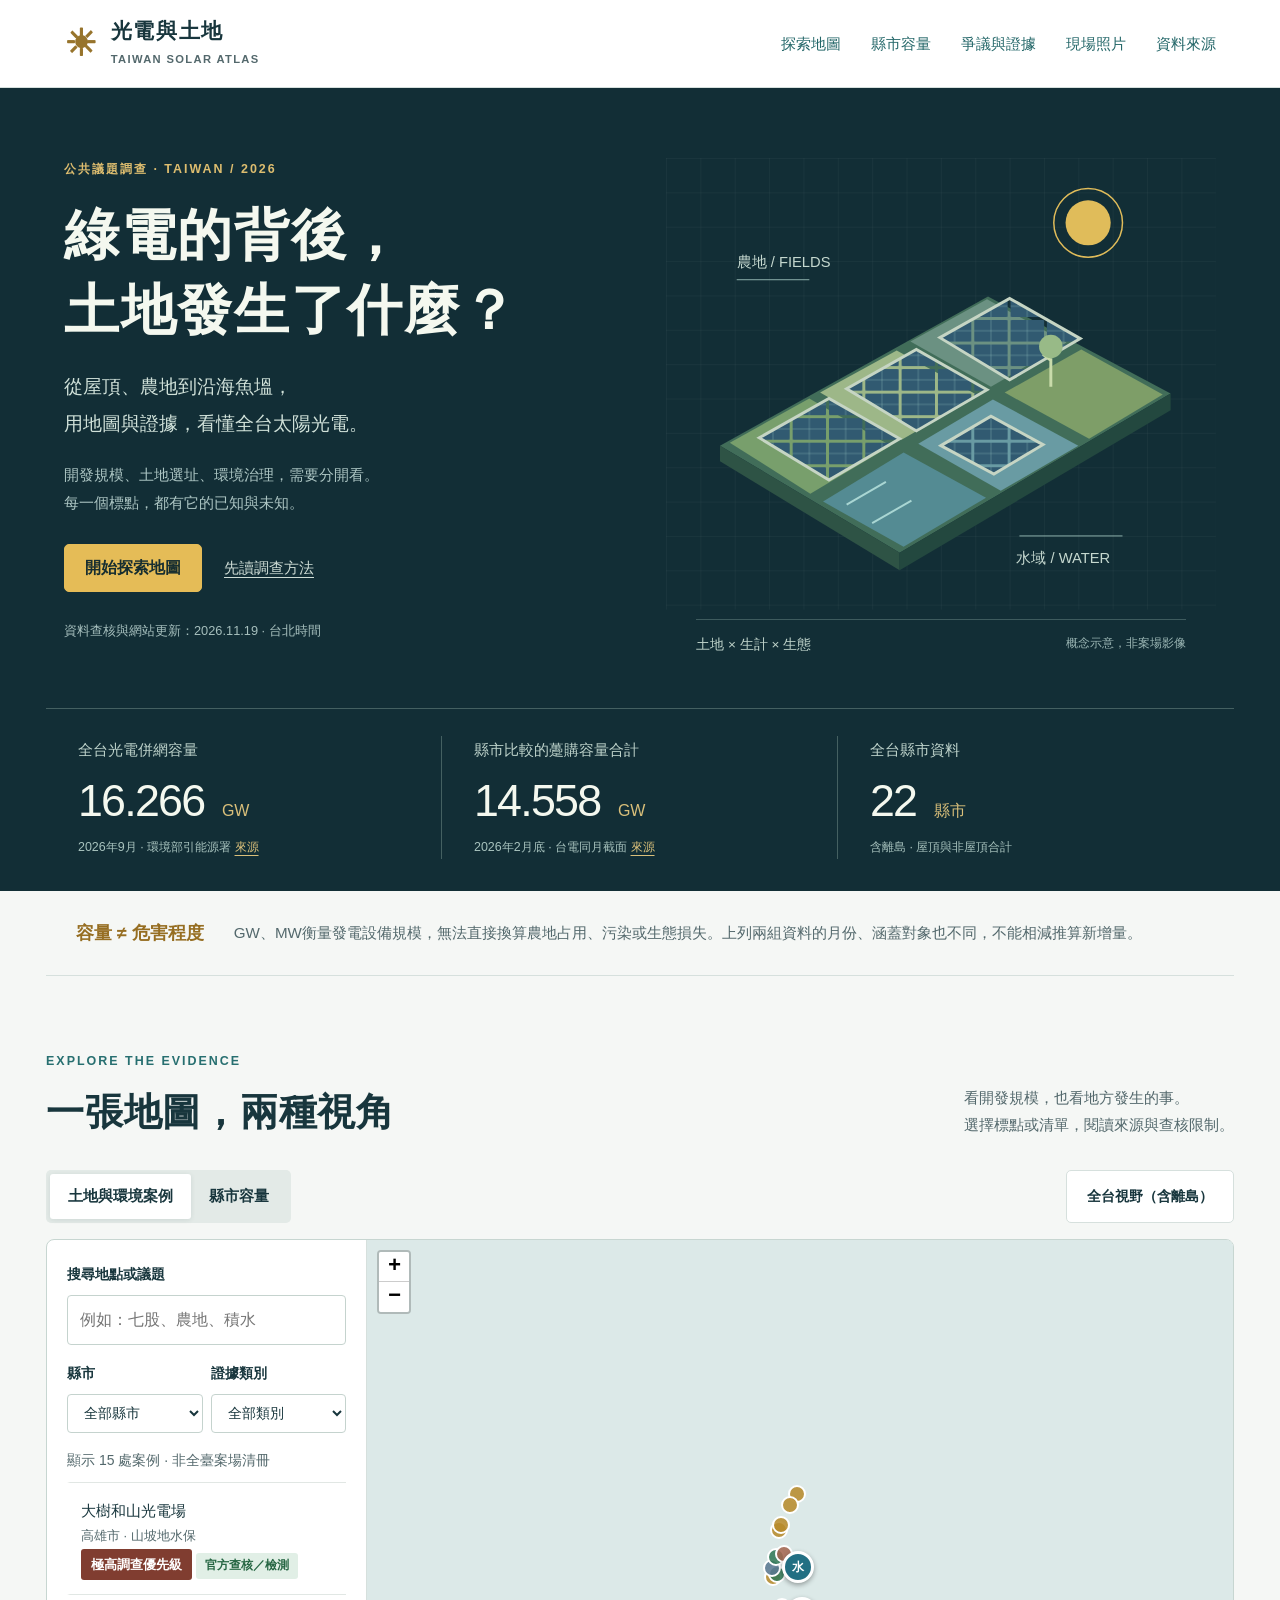
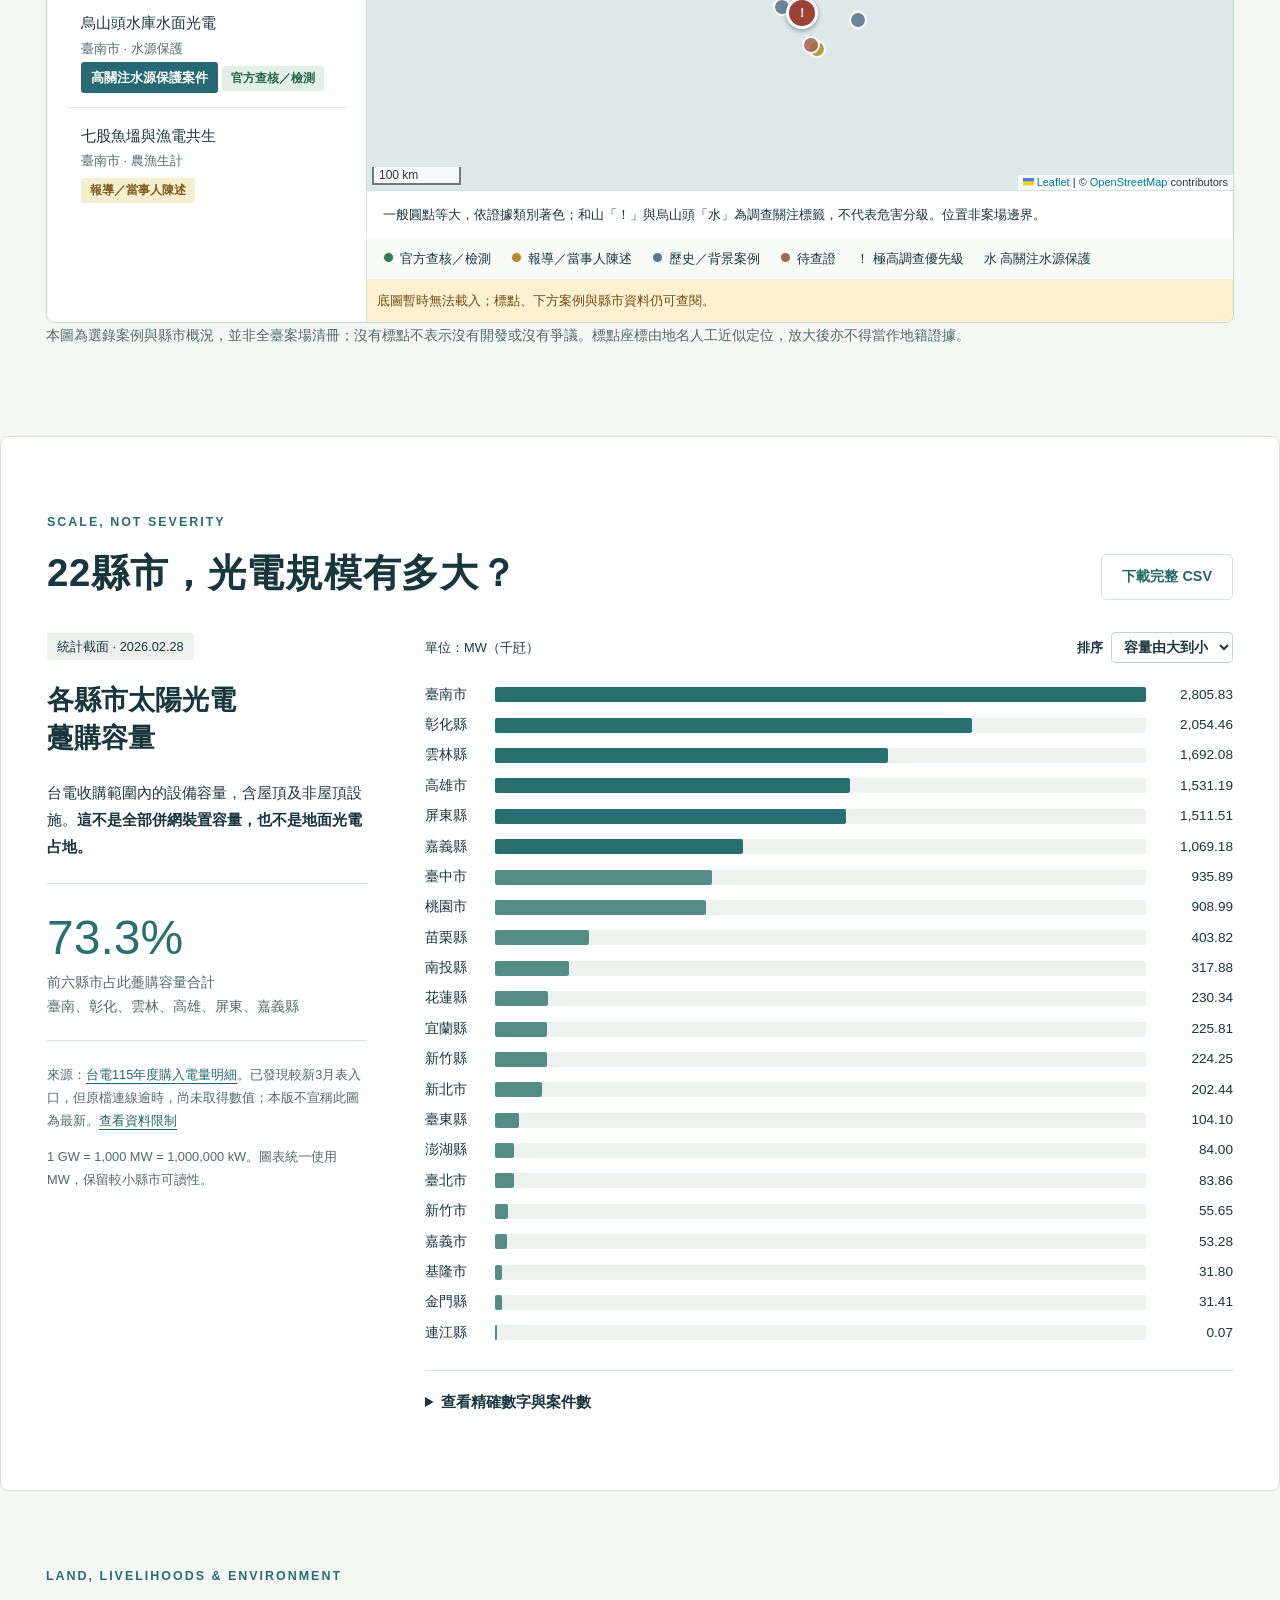
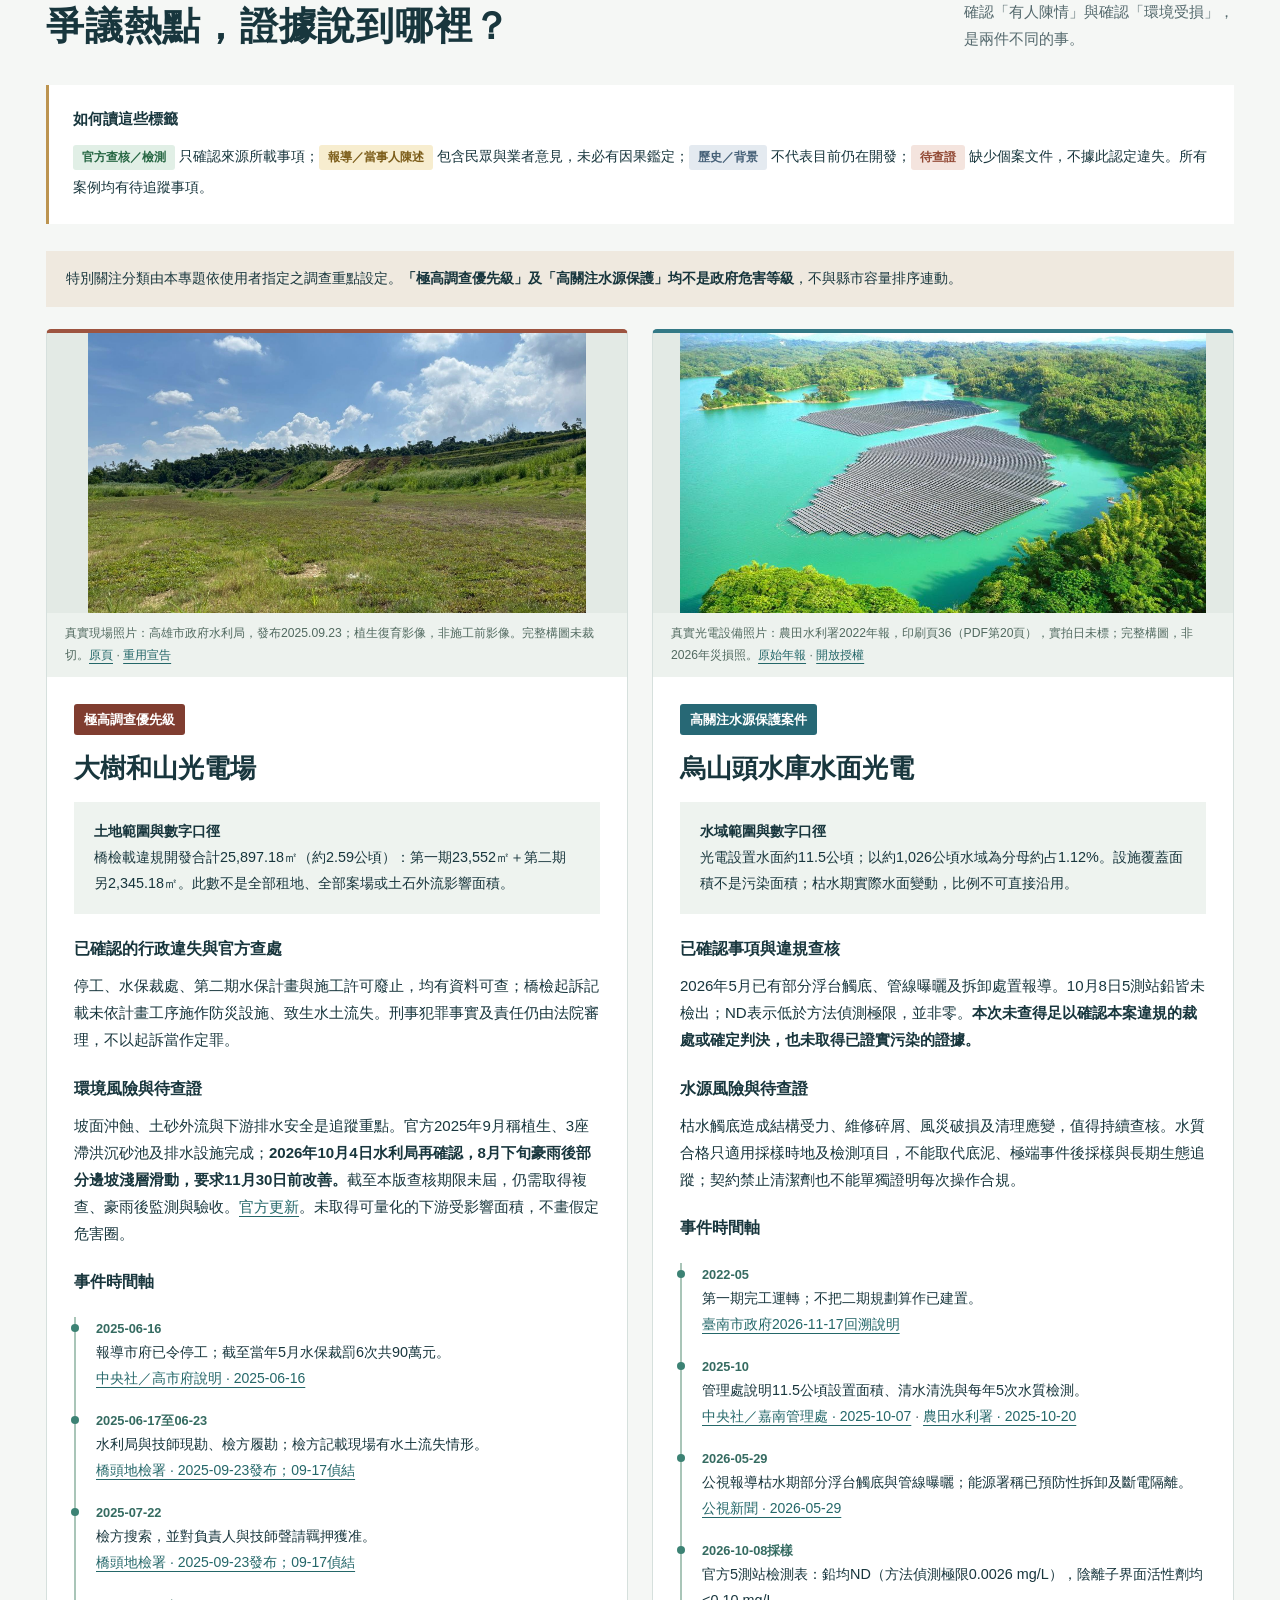
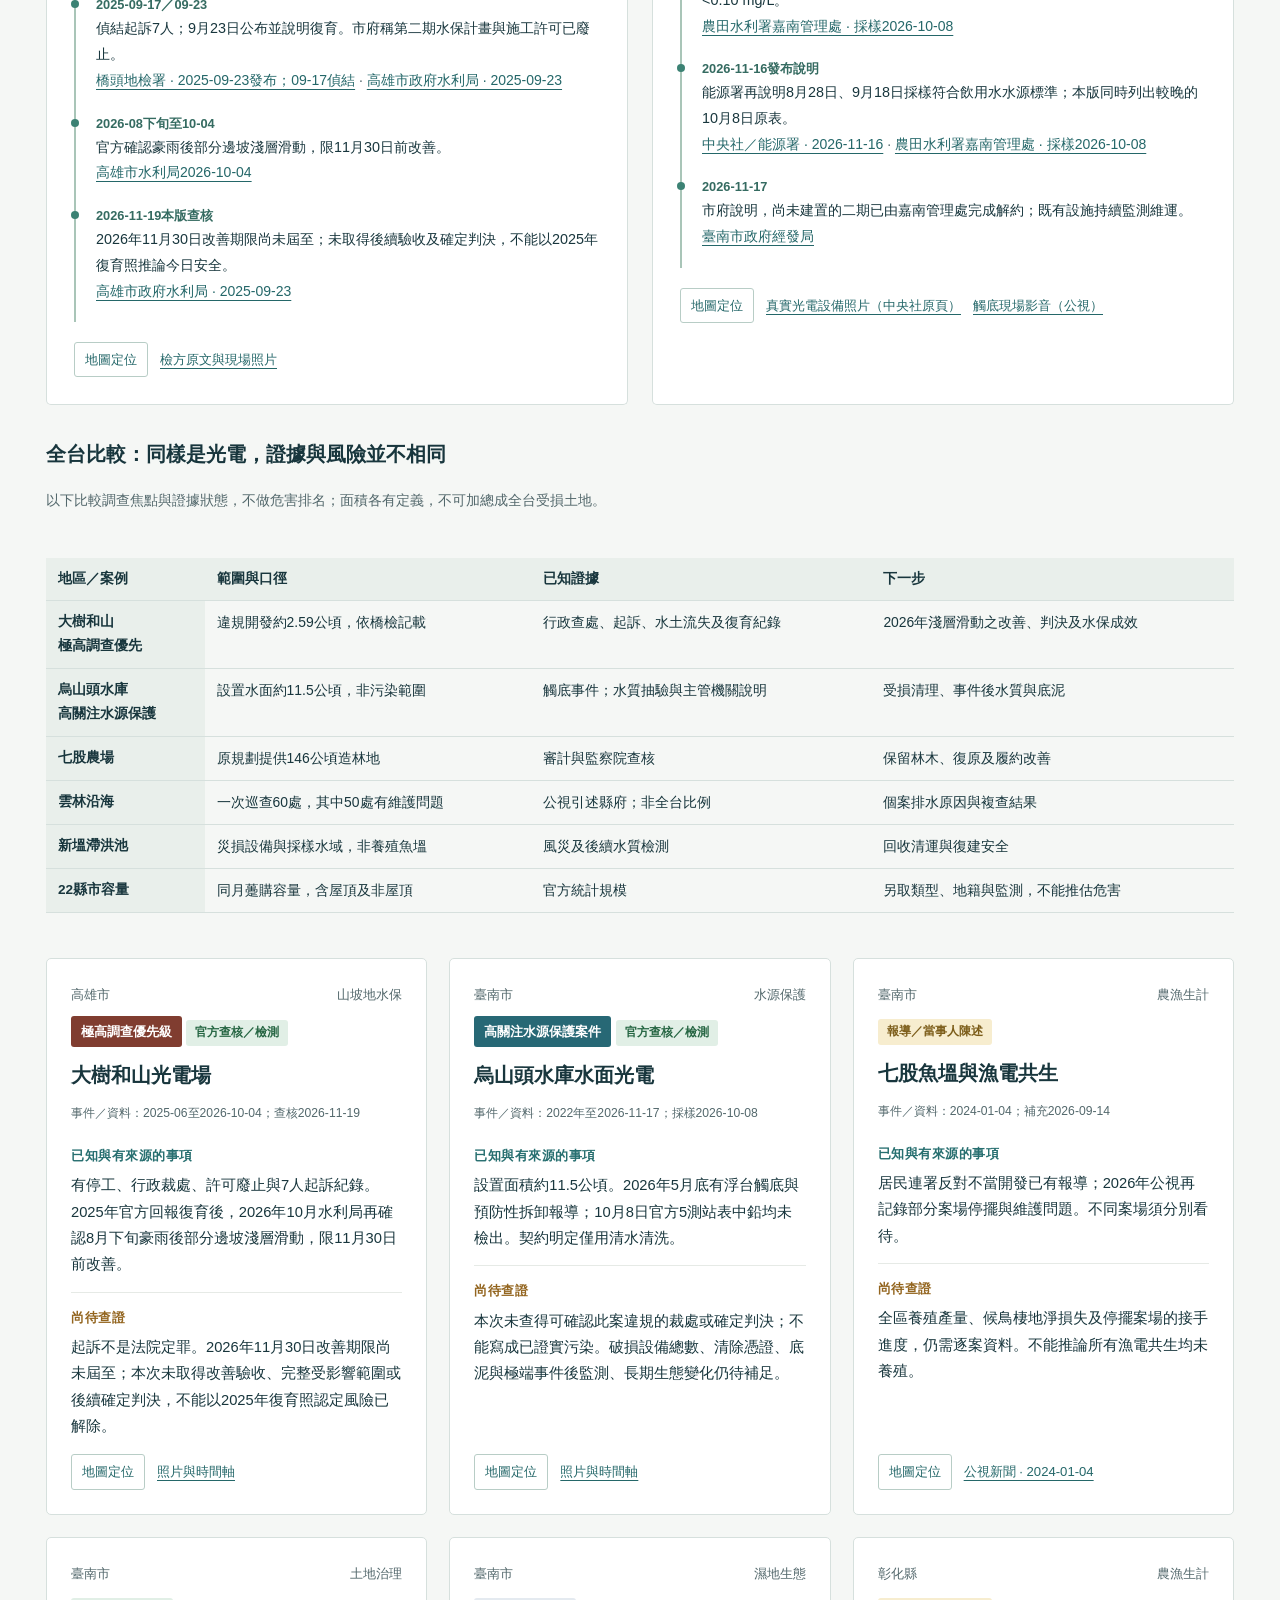
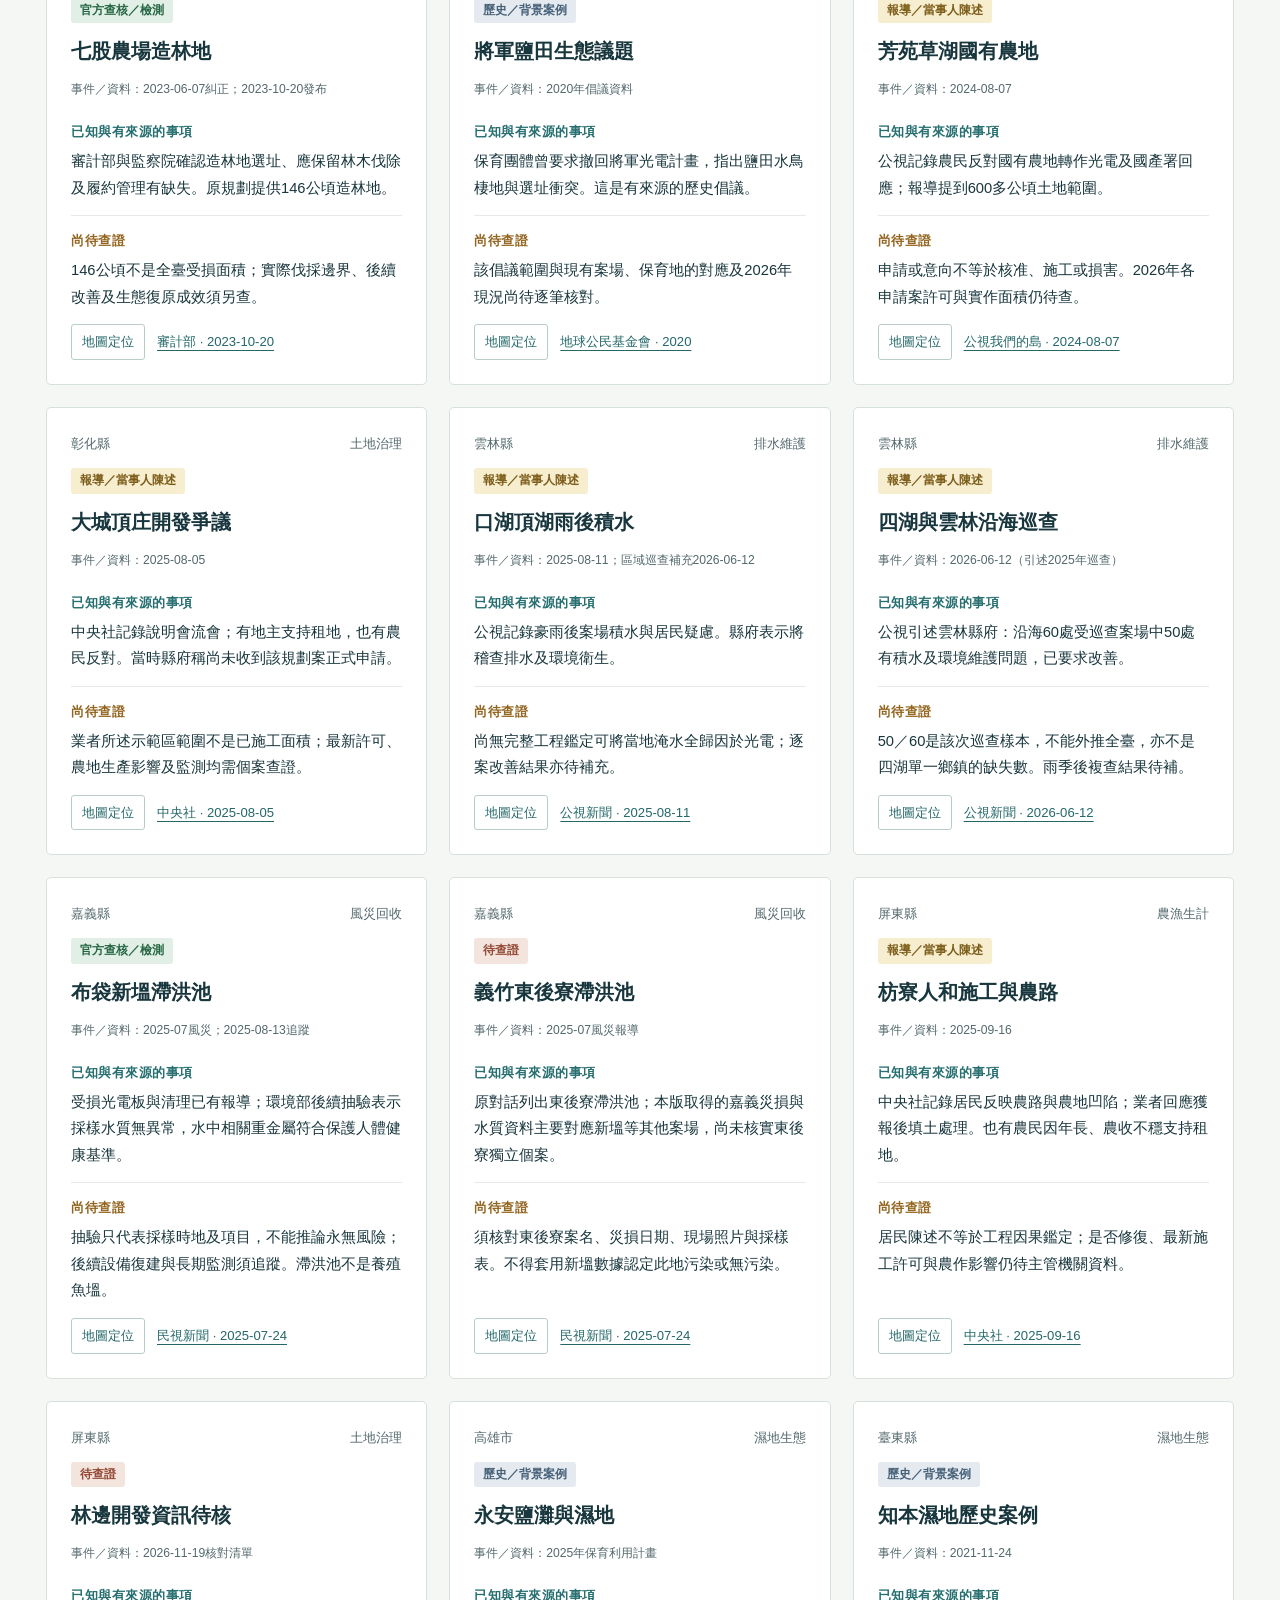
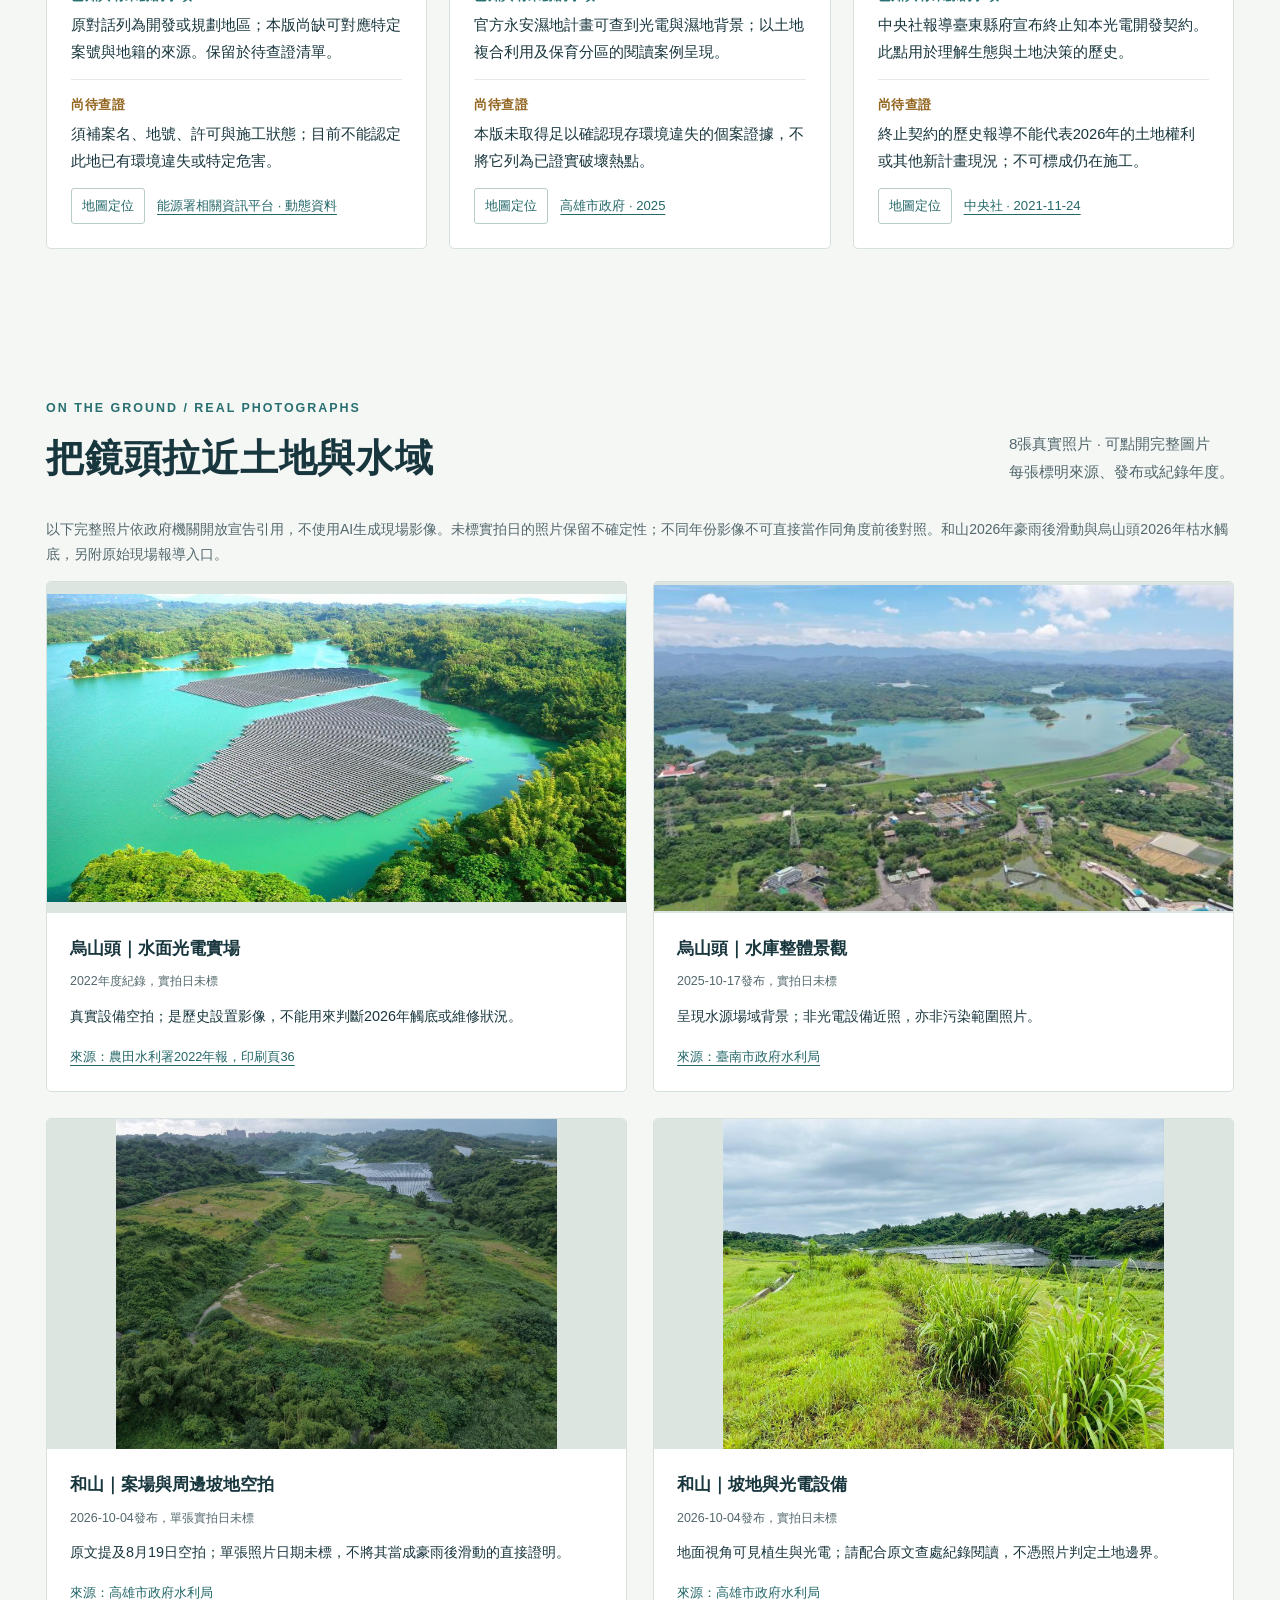
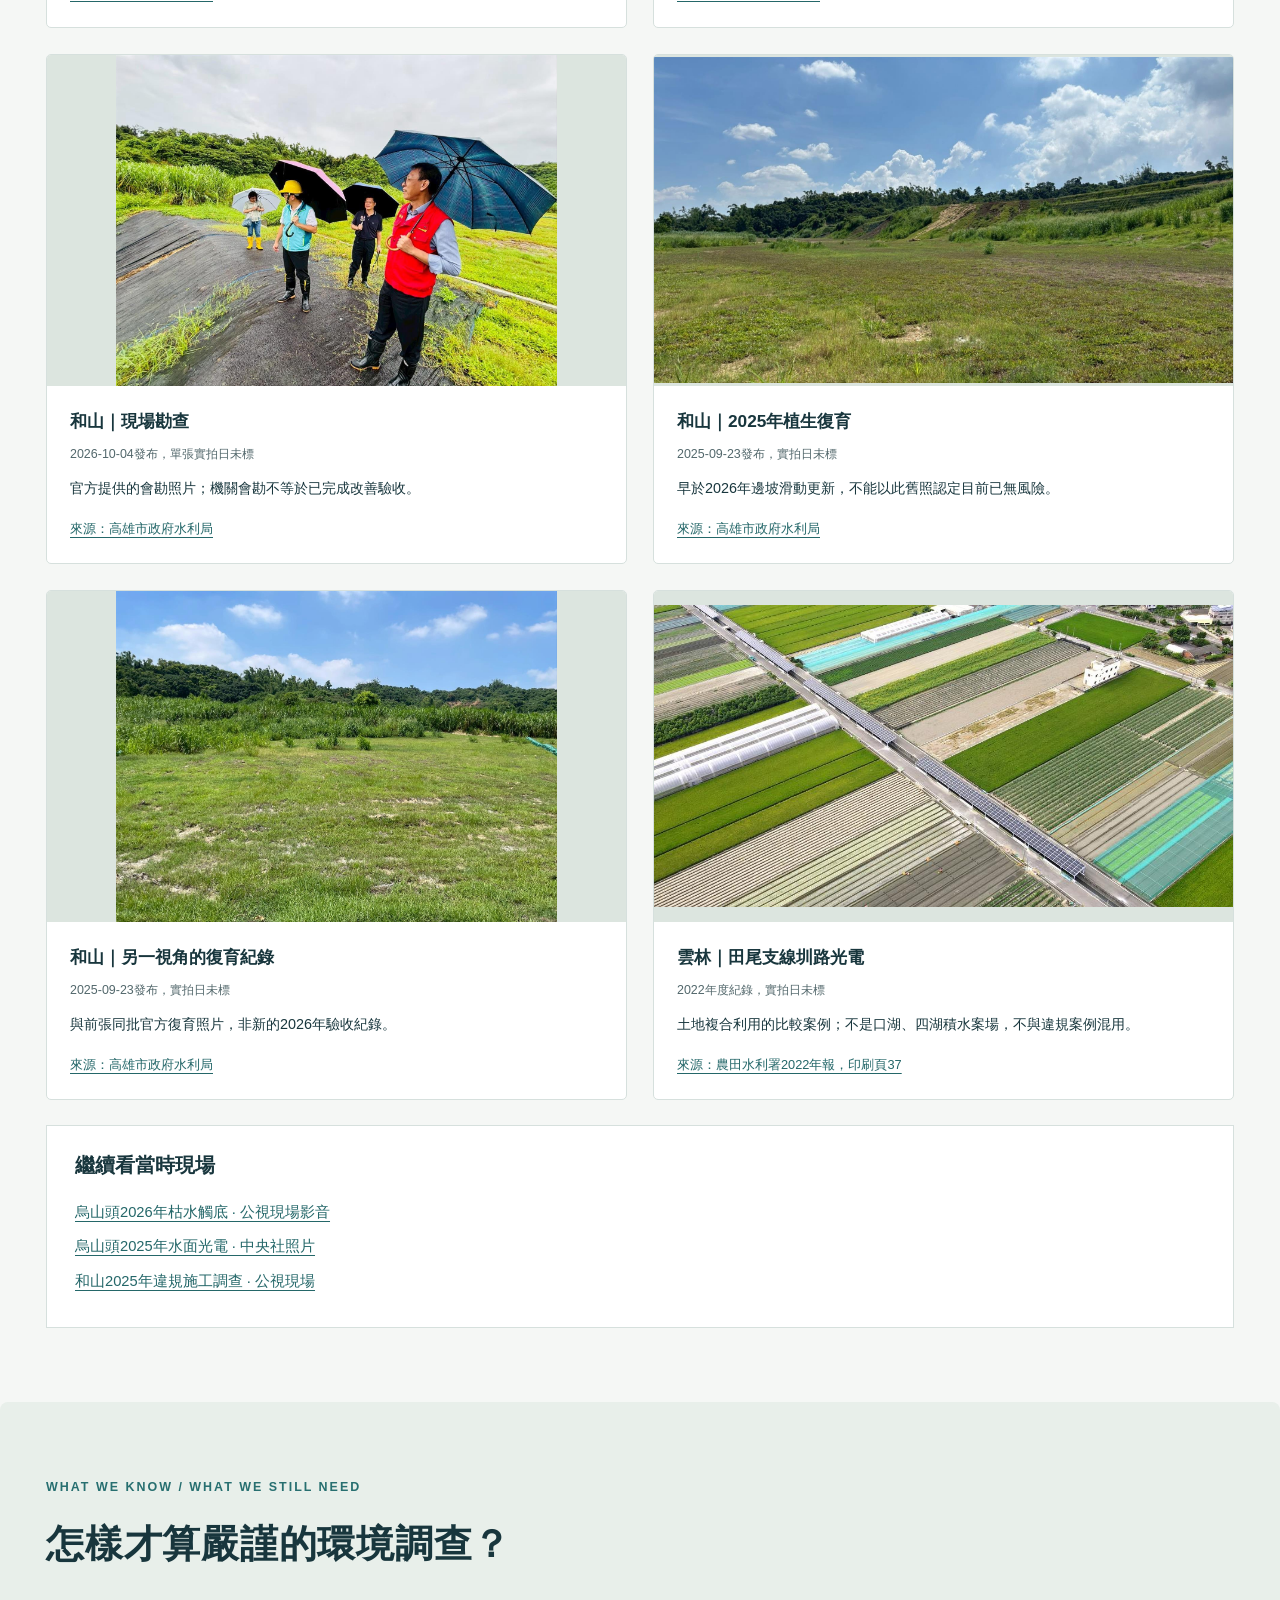
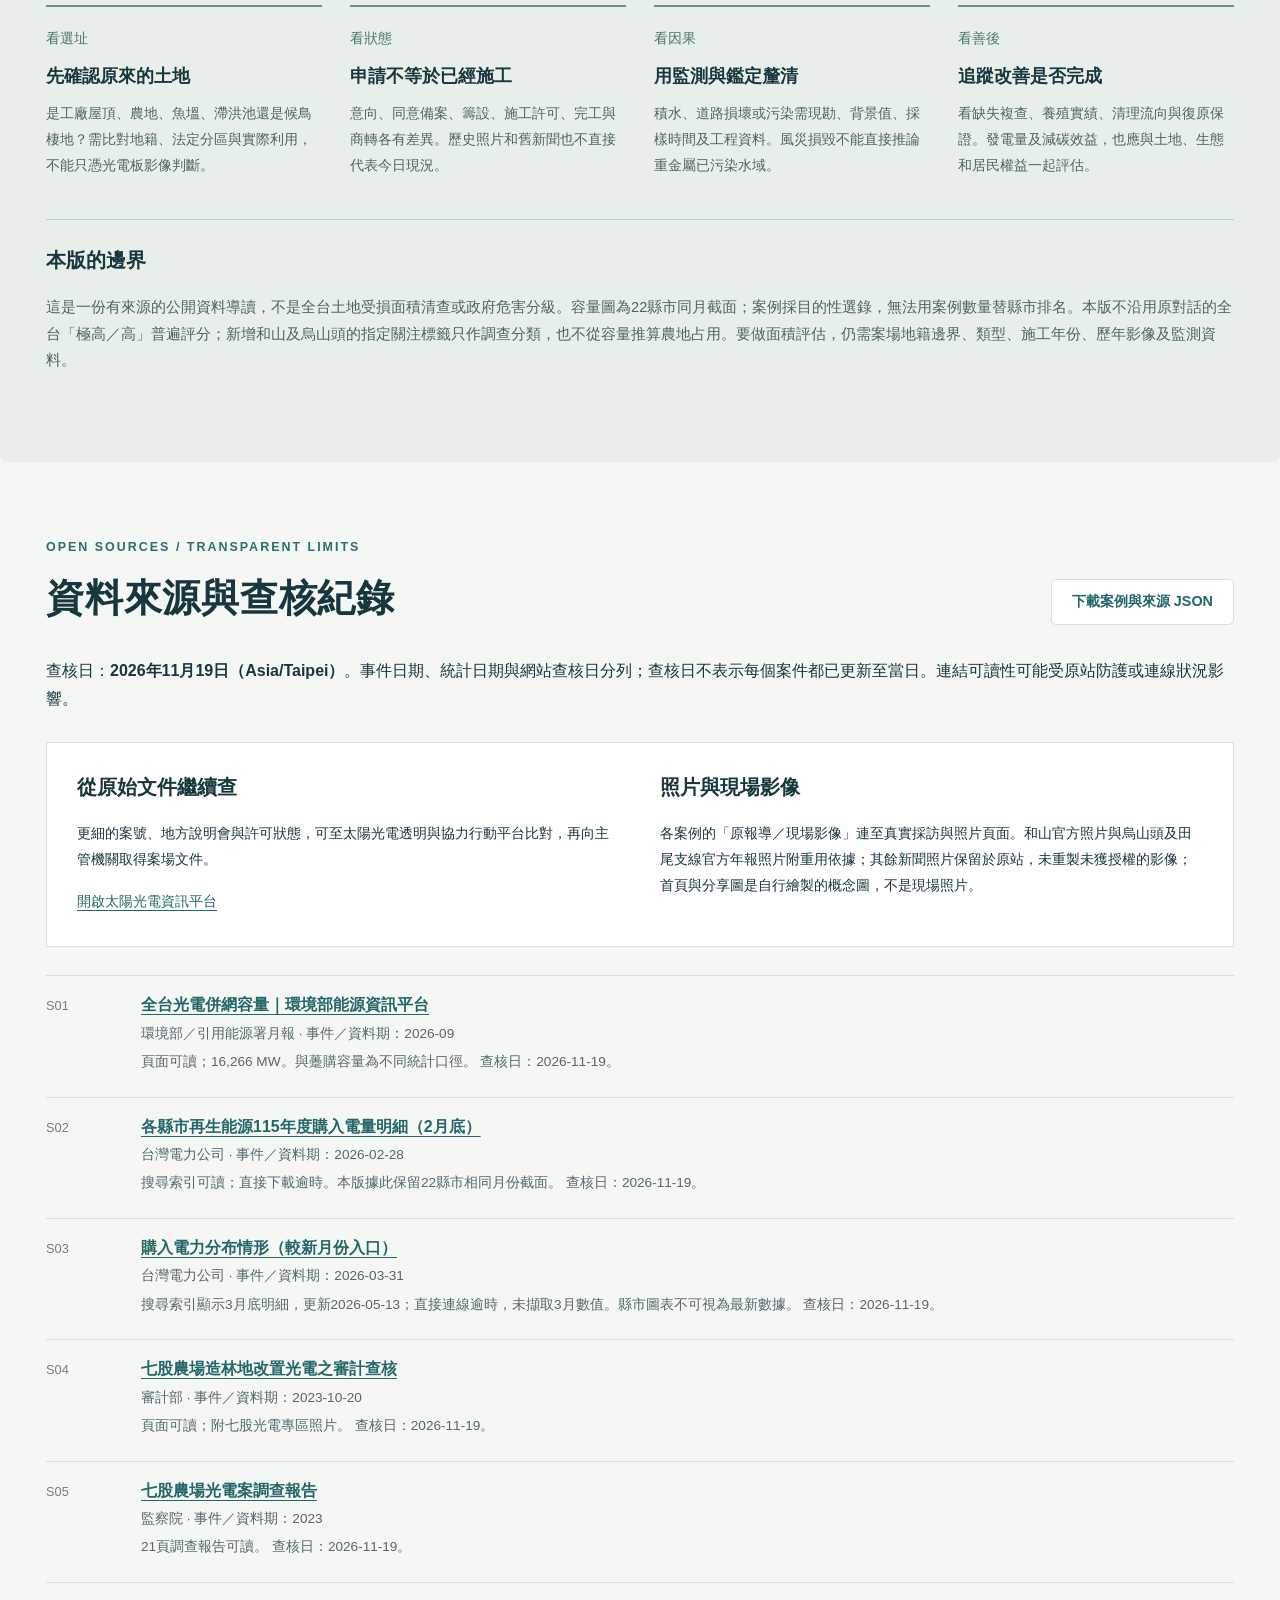
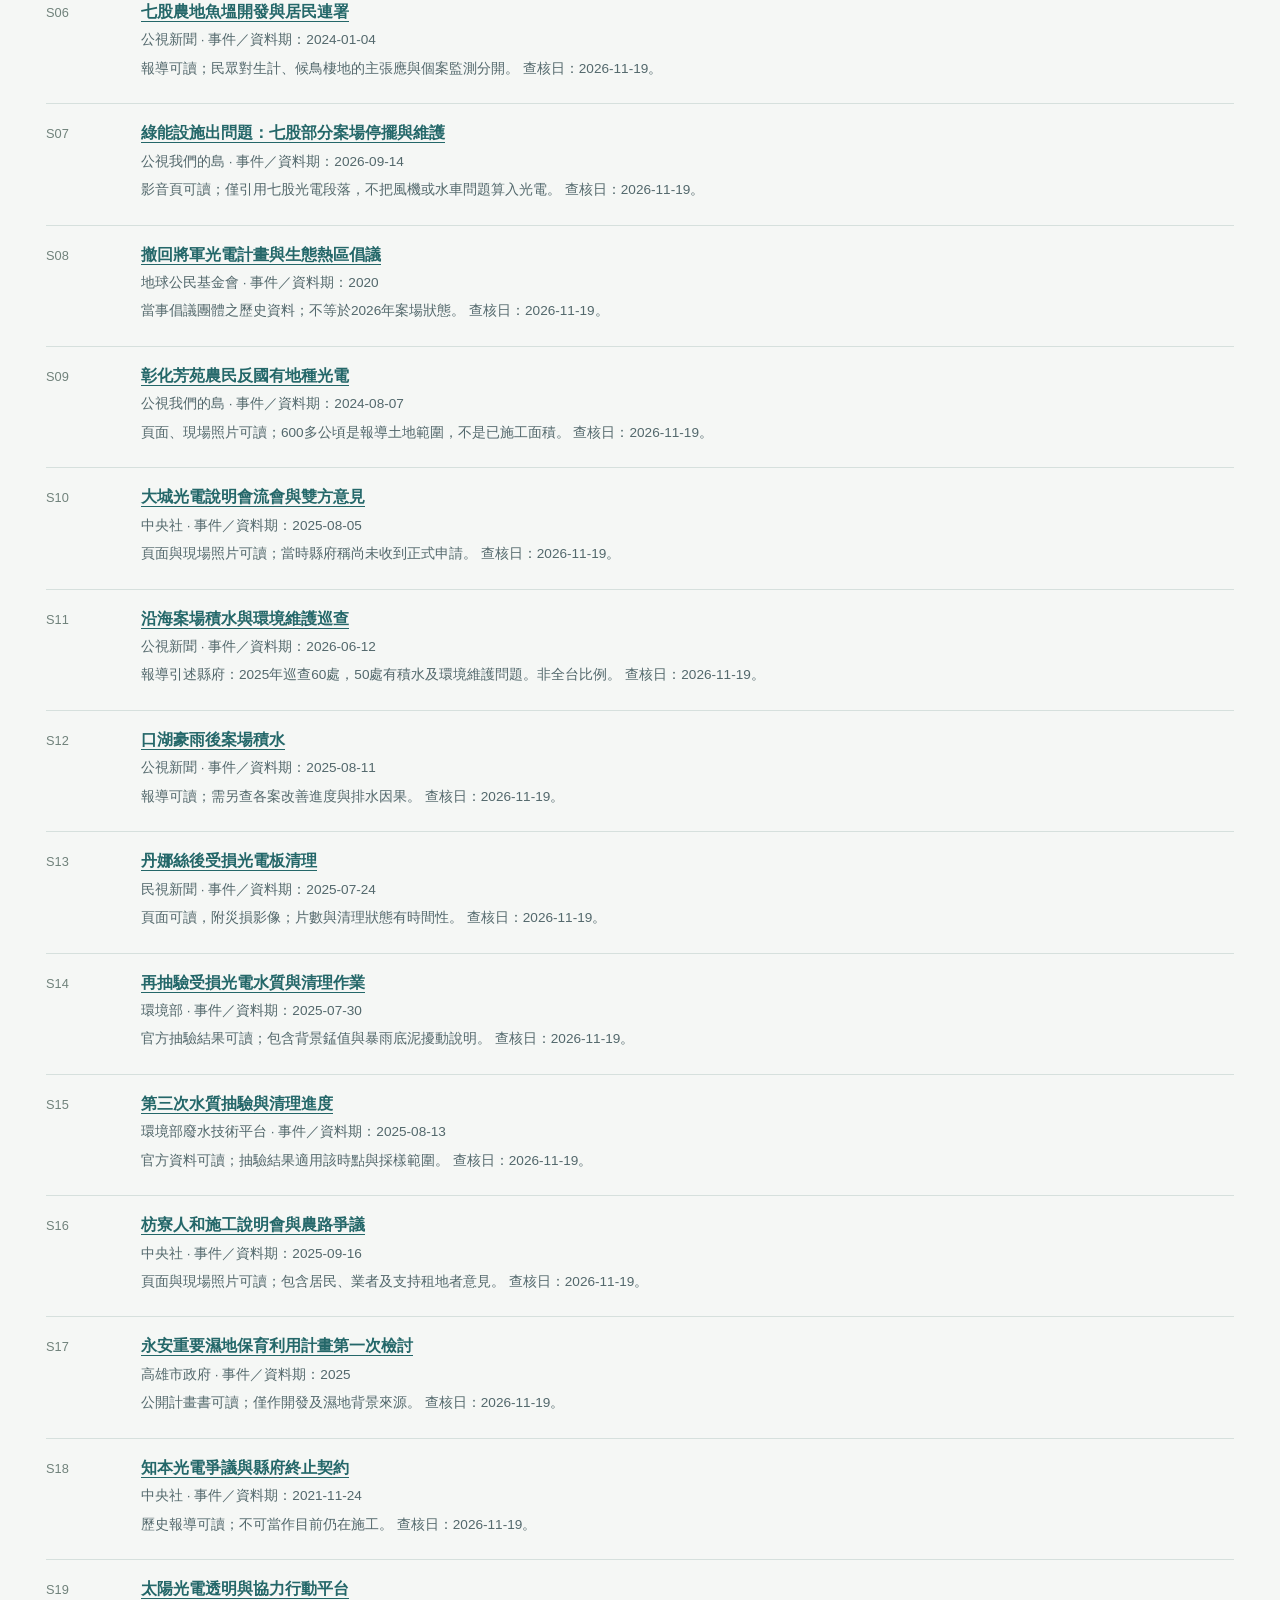
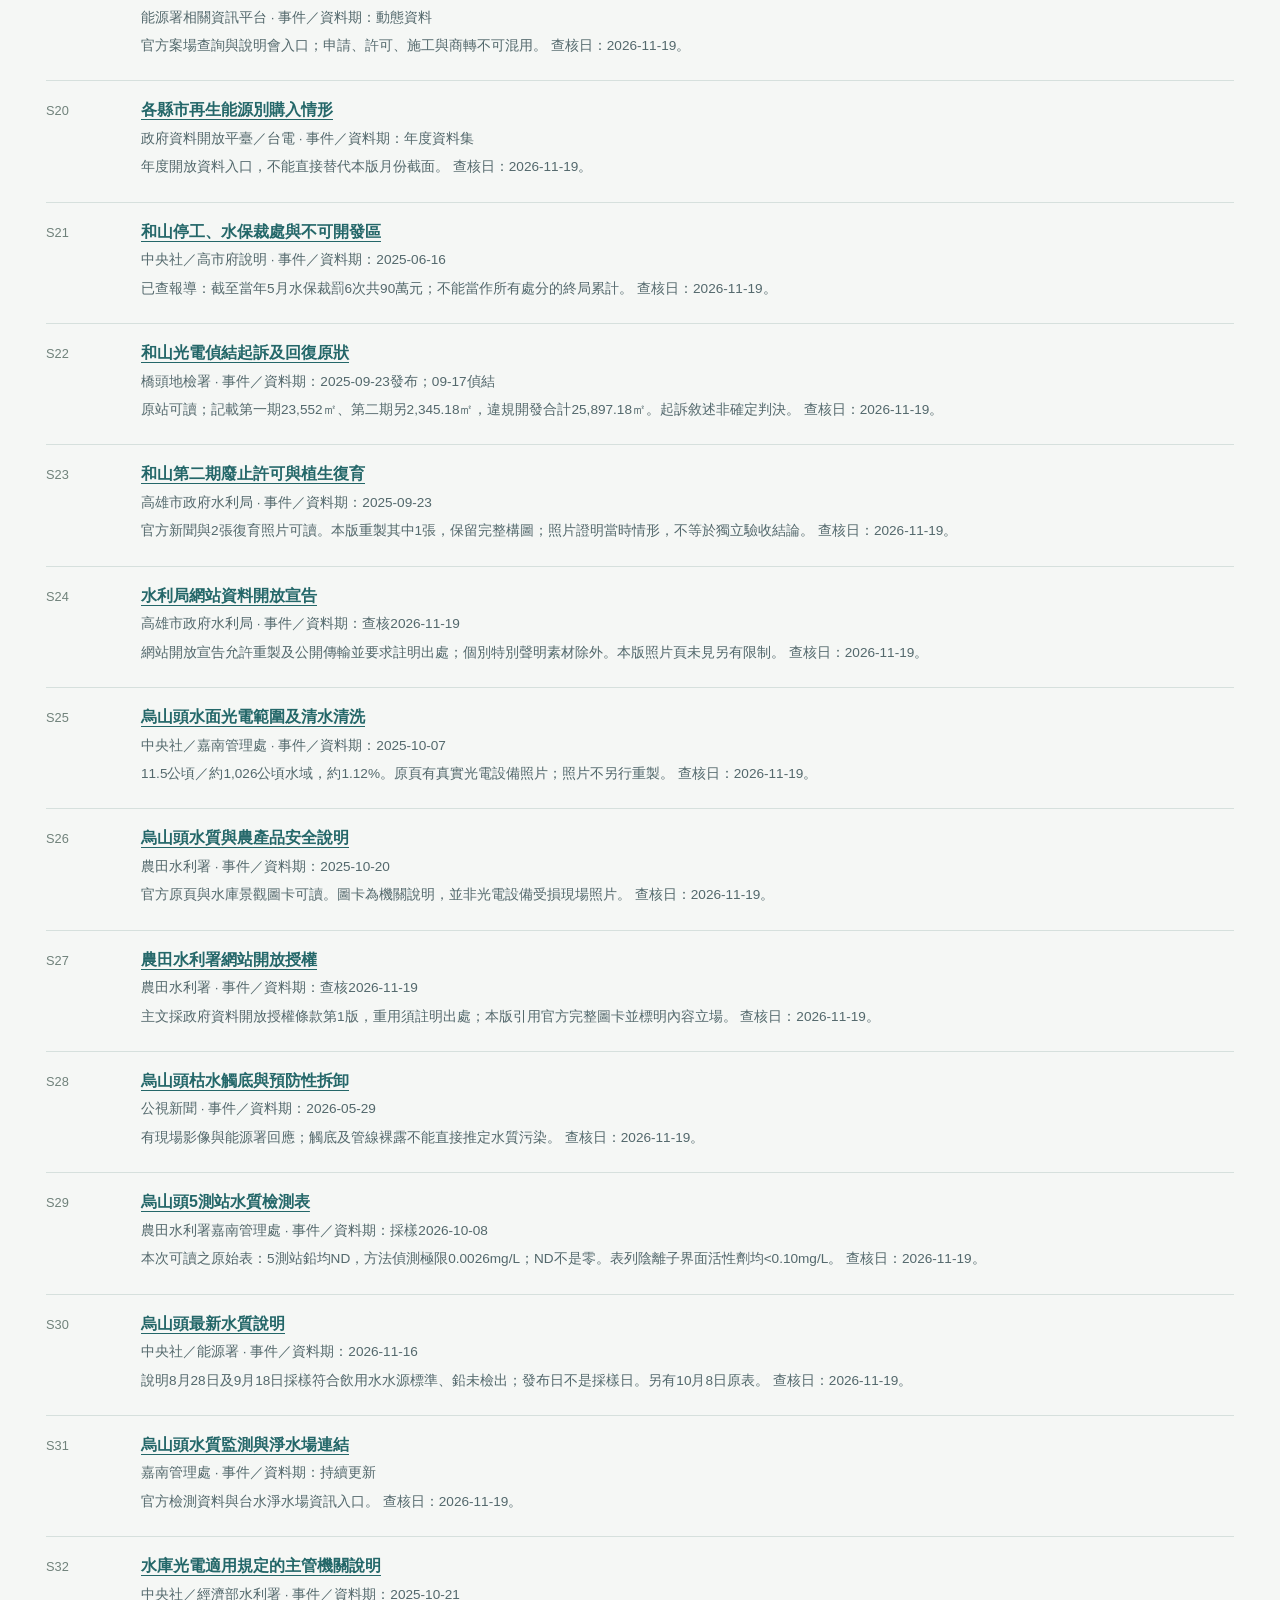
==== commit 10dfabf5: "docs: clarify latest Wushantou contract timeline" ====
--- a/index.html
+++ b/index.html
@@ -5,7 +5,7 @@
 <div class="reading-note"><strong>容量 ≠ 危害程度</strong><p>GW、MW衡量發電設備規模，無法直接換算農地占用、污染或生態損失。上列兩組資料的月份、涵蓋對象也不同，不能相減推算新增量。</p></div>
 <section class="section" id="explore"><div class="section-heading"><div><p class="eyebrow">EXPLORE THE EVIDENCE</p><h2>一張地圖，兩種視角</h2></div><p>看開發規模，也看地方發生的事。<br>選擇標點或清單，閱讀來源與查核限制。</p></div><div class="map-toolbar"><div class="segmented" role="group" aria-label="地圖圖層"><button class="active" id="mode-cases" aria-pressed="true">土地與環境案例</button><button id="mode-capacity" aria-pressed="false">縣市容量</button></div><button id="reset-map" class="outline">全台視野（含離島）</button></div><div class="explorer"><aside class="map-sidebar"><label for="search">搜尋地點或議題</label><input id="search" type="search" placeholder="例如：七股、農地、積水"><div class="filter-pair"><div><label for="county-filter">縣市</label><select id="county-filter"><option value="all">全部縣市</option></select></div><div><label for="status-filter">證據類別</label><select id="status-filter"><option value="all">全部類別</option><option value="official">官方查核／檢測</option><option value="report">報導／當事人陳述</option><option value="history">歷史／背景案例</option><option value="pending">待查證</option></select></div></div><p id="result-count" class="small" role="status"></p><div id="map-list"></div></aside><div class="map-area"><div id="map" aria-label="全台太陽光電互動地圖"></div><p id="map-message" class="map-message">等大標點呈現案例位置；不代表危害高低。標點為地區近似定位，非案場邊界。</p><div class="map-legend" id="map-legend"></div><p id="tile-warning" hidden>底圖暫時無法載入；標點、下方案例與縣市資料仍可查閱。</p></div></div><div id="selection" class="selection" aria-live="polite"></div><p class="small">本圖為選錄案例與縣市概況，並非全臺案場清冊；沒有標點不表示沒有開發或沒有爭議。標點座標由地名人工近似定位，放大後亦不得當作地籍證據。</p></section>
 <section class="capacity-section section" id="capacity"><div class="section-heading"><div><p class="eyebrow">SCALE, NOT SEVERITY</p><h2>22縣市，光電規模有多大？</h2></div><a class="outline" href="county-capacity-202602.csv" download>下載完整 CSV</a></div><div class="capacity-layout"><div class="capacity-intro"><span class="date-pill">統計截面 · 2026.02.28</span><h3>各縣市太陽光電<br>躉購容量</h3><p>台電收購範圍內的設備容量，含屋頂及非屋頂設施。<strong>這不是全部併網裝置容量，也不是地面光電占地。</strong></p><div class="focus-stat"><strong id="share-six">73.3%</strong><span>前六縣市占此躉購容量合計<br>臺南、彰化、雲林、高雄、屏東、嘉義縣</span></div><p class="small">來源：<a href="#source-county">台電115年度購入電量明細</a>。已發現較新3月表入口，但原檔連線逾時，尚未取得數值；本版不宣稱此圖為最新。<a href="#source-newer">查看資料限制</a></p><p class="small">1 GW = 1,000 MW = 1,000,000 kW。圖表統一使用 MW，保留較小縣市可讀性。</p></div><div><div class="chart-controls"><span>單位：MW（千瓩）</span><label>排序 <select id="sort"><option value="desc">容量由大到小</option><option value="geo">原表縣市順序</option><option value="asc">容量由小到大</option></select></label></div><div id="chart" aria-label="各縣市太陽光電躉購容量長條圖"></div><details><summary>查看精確數字與案件數</summary><div class="table-scroll"><table><caption>2026年2月底太陽光電躉購容量</caption><thead><tr><th scope="col">縣市</th><th scope="col">容量（kW）</th><th scope="col">案件數</th></tr></thead><tbody id="capacity-table"></tbody></table></div><p class="small">原表合計14,557,855.91 kW；各列顯示值加總為14,557,855.92 kW，差0.01 kW，應為小數位四捨五入；以原表合計計算占比。</p></details></div></div></section>
-<section class="section" id="cases"><div class="section-heading"><div><p class="eyebrow">LAND, LIVELIHOODS & ENVIRONMENT</p><h2>爭議熱點，證據說到哪裡？</h2></div><p>確認「有人陳情」與確認「環境受損」，<br>是兩件不同的事。</p></div><div class="editor-note"><strong>如何讀這些標籤</strong><p><span class="badge official">官方查核／檢測</span> 只確認來源所載事項；<span class="badge report">報導／當事人陳述</span> 包含民眾與業者意見，未必有因果鑑定；<span class="badge history">歷史／背景</span> 不代表目前仍在開發；<span class="badge pending">待查證</span> 缺少個案文件，不據此認定違失。所有案例均有待追蹤事項。</p></div><div class="featured-investigations"><p class="feature-note">特別關注分類由本專題依使用者指定之調查重點設定。<strong>「極高調查優先級」及「高關注水源保護」均不是政府危害等級</strong>，不與縣市容量排序連動。</p><div class="feature-grid"><article class="feature-card " id="feature-heshan"><a href="assets/heshan-restoration.jpg" target="_blank"><img class="feature-photo" src="assets/heshan-restoration.jpg" width="1706" height="960" alt="和山光電案場2025年9月官方發布之植生復育照片，可見坡面植被及部分裸露地" loading="lazy"></a><div class="photo-credit">真實現場照片：高雄市政府水利局，發布2025.09.23；植生復育影像，非施工前影像。完整構圖未裁切。<a href="https://wrb.kcg.gov.tw/ActivitiesDetailC001100.aspx?Cond=88c12a6d-45c1-4670-b731-345a2ff2aa56">原頁</a> · <a href="https://wrb.kcg.gov.tw/Other/Opendata.htm">重用宣告</a></div><div class="feature-body"><span class="priority ">極高調查優先級</span><h3>大樹和山光電場</h3><div class="range-box"><strong>土地範圍與數字口徑</strong>橋檢載違規開發合計25,897.18㎡（約2.59公頃）：第一期23,552㎡＋第二期另2,345.18㎡。此數不是全部租地、全部案場或土石外流影響面積。</div><h4>已確認的行政違失與官方查處</h4><p>停工、水保裁處、第二期水保計畫與施工許可廢止，均有資料可查；橋檢起訴記載未依計畫工序施作防災設施、致生水土流失。刑事犯罪事實及責任仍由法院審理，不以起訴當作定罪。</p><h4>環境風險與待查證</h4><p>坡面沖蝕、土砂外流與下游排水安全是追蹤重點。官方2025年9月稱植生、3座滯洪沉砂池及排水設施完成；<strong>2026年10月4日水利局再確認，8月下旬豪雨後部分邊坡淺層滑動，要求11月30日前改善。</strong>截至本版查核期限未屆，仍需取得複查、豪雨後監測與驗收。<a href="#source-heshan-2026">官方更新</a>。未取得可量化的下游受影響面積，不畫假定危害圈。</p><h4>事件時間軸</h4><ol class="timeline"><li><time>2025-06-16</time>報導市府已令停工；截至當年5月水保裁罰6次共90萬元。<div class="small"><a href="https://www.cna.com.tw/news/aloc/202506160266.aspx" target="_blank" rel="noopener noreferrer">中央社／高市府說明 · 2025-06-16</a></div></li><li><time>2025-06-17至06-23</time>水利局與技師現勘、檢方履勘；檢方記載現場有水土流失情形。<div class="small"><a href="https://www.qtc.moj.gov.tw/10181/10255/10257/1333319/post" target="_blank" rel="noopener noreferrer">橋頭地檢署 · 2025-09-23發布；09-17偵結</a></div></li><li><time>2025-07-22</time>檢方搜索，並對負責人與技師聲請羈押獲准。<div class="small"><a href="https://www.qtc.moj.gov.tw/10181/10255/10257/1333319/post" target="_blank" rel="noopener noreferrer">橋頭地檢署 · 2025-09-23發布；09-17偵結</a></div></li><li><time>2025-09-17／09-23</time>偵結起訴7人；9月23日公布並說明復育。市府稱第二期水保計畫與施工許可已廢止。<div class="small"><a href="https://www.qtc.moj.gov.tw/10181/10255/10257/1333319/post" target="_blank" rel="noopener noreferrer">橋頭地檢署 · 2025-09-23發布；09-17偵結</a> · <a href="https://wrb.kcg.gov.tw/ActivitiesDetailC001100.aspx?Cond=88c12a6d-45c1-4670-b731-345a2ff2aa56" target="_blank" rel="noopener noreferrer">高雄市政府水利局 · 2025-09-23</a></div></li><li><time>2026-08下旬至10-04</time>官方確認豪雨後部分邊坡淺層滑動，限11月30日前改善。<div class="small"><a href="#source-heshan-2026">高雄市水利局2026-10-04</a></div></li><li><time>2026-11-19本版查核</time>2026年11月30日改善期限尚未屆至；未取得後續驗收及確定判決，不能以2025年復育照推論今日安全。<div class="small"><a href="https://wrb.kcg.gov.tw/ActivitiesDetailC001100.aspx?Cond=88c12a6d-45c1-4670-b731-345a2ff2aa56" target="_blank" rel="noopener noreferrer">高雄市政府水利局 · 2025-09-23</a></div></li></ol><div class="case-links"><button data-case="heshan">地圖定位</button><a href="https://www.qtc.moj.gov.tw/10181/10255/10257/1333319/post" target="_blank" rel="noopener noreferrer">檢方原文與現場照片</a></div></div></article><article class="feature-card water-card" id="feature-wushantou"><a href="assets/wushantou-panels-2022.jpg" target="_blank"><img class="feature-photo" src="assets/wushantou-panels-2022.jpg" width="1028" height="548" alt="農田水利署2022年報中的烏山頭水庫水面光電實場空拍照片" loading="lazy"></a><div class="photo-credit">真實光電設備照片：農田水利署2022年報，印刷頁36（PDF第20頁），實拍日未標；完整構圖，非2026年災損照。<a href="https://www.ia.gov.tw/UserFiles/iaEbook/農田水利署2022年報.pdf#page=20">原始年報</a> · <a href="https://www.ia.gov.tw/zh-TW/service/Articles?a=191">開放授權</a></div><div class="feature-body"><span class="priority water">高關注水源保護案件</span><h3>烏山頭水庫水面光電</h3><div class="range-box"><strong>水域範圍與數字口徑</strong>光電設置水面約11.5公頃；以約1,026公頃水域為分母約占1.12%。設施覆蓋面積不是污染面積；枯水期實際水面變動，比例不可直接沿用。</div><h4>已確認事項與違規查核</h4><p>2026年5月已有部分浮台觸底、管線曝曬及拆卸處置報導。10月8日5測站鉛皆未檢出；ND表示低於方法偵測極限，並非零。<strong>本次未查得足以確認本案違規的裁處或確定判決，也未取得已證實污染的證據。</strong></p><h4>水源風險與待查證</h4><p>枯水觸底造成結構受力、維修碎屑、風災破損及清理應變，值得持續查核。水質合格只適用採樣時地及檢測項目，不能取代底泥、極端事件後採樣與長期生態追蹤；契約禁止清潔劑也不能單獨證明每次操作合規。</p><h4>事件時間軸</h4><ol class="timeline"><li><time>2022年</time>第一期2022年5月完工運轉；2026年11月17日市府稱尚未建置的二期已完成解約。<a href="#source-wushantou-1117">最新官方說明</a>。<div class="small"><a href="https://news.pts.org.tw/article/810728" target="_blank" rel="noopener noreferrer">公視新聞 · 2026-05-29</a></div></li><li><time>2025-10</time>管理處說明11.5公頃設置面積、清水清洗與每年5次水質檢測。<div class="small"><a href="https://www.cna.com.tw/news/ahel/202510070149.aspx" target="_blank" rel="noopener noreferrer">中央社／嘉南管理處 · 2025-10-07</a> · <a href="https://www.ia.gov.tw/zh-TW/news/NewsContent?a=87&amp;g=1&amp;nid=26538" target="_blank" rel="noopener noreferrer">農田水利署 · 2025-10-20</a></div></li><li><time>2026-05-29</time>公視報導枯水期部分浮台觸底與管線曝曬；能源署稱已預防性拆卸及斷電隔離。<div class="small"><a href="https://news.pts.org.tw/article/810728" target="_blank" rel="noopener noreferrer">公視新聞 · 2026-05-29</a></div></li><li><time>2026-10-08採樣</time>官方5測站檢測表：鉛均ND（方法偵測極限0.0026 mg/L），陰離子界面活性劑均<0.10 mg/L。<div class="small"><a href="https://www.iacna.nat.gov.tw/fapi/AttFile?id=36823&amp;type=AttFile" target="_blank" rel="noopener noreferrer">農田水利署嘉南管理處 · 採樣2026-10-08</a></div></li><li><time>2026-11-16發布說明</time>能源署再說明8月28日、9月18日採樣符合飲用水水源標準；本版同時列出較晚的10月8日原表。<div class="small"><a href="https://www.cna.com.tw/news/afe/202611160282.aspx" target="_blank" rel="noopener noreferrer">中央社／能源署 · 2026-11-16</a> · <a href="https://www.iacna.nat.gov.tw/fapi/AttFile?id=36823&amp;type=AttFile" target="_blank" rel="noopener noreferrer">農田水利署嘉南管理處 · 採樣2026-10-08</a></div></li></ol><div class="case-links"><button data-case="wushantou">地圖定位</button><a href="https://www.cna.com.tw/news/ahel/202510070149.aspx" target="_blank" rel="noopener noreferrer">真實光電設備照片（中央社原頁）</a><a href="https://news.pts.org.tw/article/810728" target="_blank" rel="noopener noreferrer">觸底現場影音（公視）</a></div></div></article></div><h3 style="margin-top:35px">全台比較：同樣是光電，證據與風險並不相同</h3><p class="small">以下比較調查焦點與證據狀態，不做危害排名；面積各有定義，不可加總成全台受損土地。</p><div class="table-scroll"><table class="comparison"><thead><tr><th>地區／案例</th><th>範圍與口徑</th><th>已知證據</th><th>下一步</th></tr></thead><tbody><tr><th>大樹和山<br>極高調查優先</th><td>違規開發約2.59公頃，依橋檢記載</td><td>行政查處、起訴、水土流失及復育紀錄</td><td>2026年淺層滑動之改善、判決及水保成效</td></tr><tr><th>烏山頭水庫<br>高關注水源保護</th><td>設置水面約11.5公頃，非污染範圍</td><td>觸底事件；水質抽驗與主管機關說明</td><td>受損清理、事件後水質與底泥</td></tr><tr><th>七股農場</th><td>原規劃提供146公頃造林地</td><td>審計與監察院查核</td><td>保留林木、復原及履約改善</td></tr><tr><th>雲林沿海</th><td>一次巡查60處，其中50處有維護問題</td><td>公視引述縣府；非全台比例</td><td>個案排水原因與複查結果</td></tr><tr><th>新塭滯洪池</th><td>災損設備與採樣水域，非養殖魚塭</td><td>風災及後續水質檢測</td><td>回收清運與復建安全</td></tr><tr><th>22縣市容量</th><td>同月躉購容量，含屋頂及非屋頂</td><td>官方統計規模</td><td>另取類型、地籍與監測，不能推估危害</td></tr></tbody></table></div></div><div id="case-grid" class="case-grid"></div><noscript><p>互動功能需要 JavaScript。你仍可下載<a href="county-capacity-202602.csv">22縣市容量資料</a>及<a href="data.json">完整案例與來源資料</a>，並從下方閱讀調查方法與主要來源。</p></noscript></section>
+<section class="section" id="cases"><div class="section-heading"><div><p class="eyebrow">LAND, LIVELIHOODS & ENVIRONMENT</p><h2>爭議熱點，證據說到哪裡？</h2></div><p>確認「有人陳情」與確認「環境受損」，<br>是兩件不同的事。</p></div><div class="editor-note"><strong>如何讀這些標籤</strong><p><span class="badge official">官方查核／檢測</span> 只確認來源所載事項；<span class="badge report">報導／當事人陳述</span> 包含民眾與業者意見，未必有因果鑑定；<span class="badge history">歷史／背景</span> 不代表目前仍在開發；<span class="badge pending">待查證</span> 缺少個案文件，不據此認定違失。所有案例均有待追蹤事項。</p></div><div class="featured-investigations"><p class="feature-note">特別關注分類由本專題依使用者指定之調查重點設定。<strong>「極高調查優先級」及「高關注水源保護」均不是政府危害等級</strong>，不與縣市容量排序連動。</p><div class="feature-grid"><article class="feature-card " id="feature-heshan"><a href="assets/heshan-restoration.jpg" target="_blank"><img class="feature-photo" src="assets/heshan-restoration.jpg" width="1706" height="960" alt="和山光電案場2025年9月官方發布之植生復育照片，可見坡面植被及部分裸露地" loading="lazy"></a><div class="photo-credit">真實現場照片：高雄市政府水利局，發布2025.09.23；植生復育影像，非施工前影像。完整構圖未裁切。<a href="https://wrb.kcg.gov.tw/ActivitiesDetailC001100.aspx?Cond=88c12a6d-45c1-4670-b731-345a2ff2aa56">原頁</a> · <a href="https://wrb.kcg.gov.tw/Other/Opendata.htm">重用宣告</a></div><div class="feature-body"><span class="priority ">極高調查優先級</span><h3>大樹和山光電場</h3><div class="range-box"><strong>土地範圍與數字口徑</strong>橋檢載違規開發合計25,897.18㎡（約2.59公頃）：第一期23,552㎡＋第二期另2,345.18㎡。此數不是全部租地、全部案場或土石外流影響面積。</div><h4>已確認的行政違失與官方查處</h4><p>停工、水保裁處、第二期水保計畫與施工許可廢止，均有資料可查；橋檢起訴記載未依計畫工序施作防災設施、致生水土流失。刑事犯罪事實及責任仍由法院審理，不以起訴當作定罪。</p><h4>環境風險與待查證</h4><p>坡面沖蝕、土砂外流與下游排水安全是追蹤重點。官方2025年9月稱植生、3座滯洪沉砂池及排水設施完成；<strong>2026年10月4日水利局再確認，8月下旬豪雨後部分邊坡淺層滑動，要求11月30日前改善。</strong>截至本版查核期限未屆，仍需取得複查、豪雨後監測與驗收。<a href="#source-heshan-2026">官方更新</a>。未取得可量化的下游受影響面積，不畫假定危害圈。</p><h4>事件時間軸</h4><ol class="timeline"><li><time>2025-06-16</time>報導市府已令停工；截至當年5月水保裁罰6次共90萬元。<div class="small"><a href="https://www.cna.com.tw/news/aloc/202506160266.aspx" target="_blank" rel="noopener noreferrer">中央社／高市府說明 · 2025-06-16</a></div></li><li><time>2025-06-17至06-23</time>水利局與技師現勘、檢方履勘；檢方記載現場有水土流失情形。<div class="small"><a href="https://www.qtc.moj.gov.tw/10181/10255/10257/1333319/post" target="_blank" rel="noopener noreferrer">橋頭地檢署 · 2025-09-23發布；09-17偵結</a></div></li><li><time>2025-07-22</time>檢方搜索，並對負責人與技師聲請羈押獲准。<div class="small"><a href="https://www.qtc.moj.gov.tw/10181/10255/10257/1333319/post" target="_blank" rel="noopener noreferrer">橋頭地檢署 · 2025-09-23發布；09-17偵結</a></div></li><li><time>2025-09-17／09-23</time>偵結起訴7人；9月23日公布並說明復育。市府稱第二期水保計畫與施工許可已廢止。<div class="small"><a href="https://www.qtc.moj.gov.tw/10181/10255/10257/1333319/post" target="_blank" rel="noopener noreferrer">橋頭地檢署 · 2025-09-23發布；09-17偵結</a> · <a href="https://wrb.kcg.gov.tw/ActivitiesDetailC001100.aspx?Cond=88c12a6d-45c1-4670-b731-345a2ff2aa56" target="_blank" rel="noopener noreferrer">高雄市政府水利局 · 2025-09-23</a></div></li><li><time>2026-08下旬至10-04</time>官方確認豪雨後部分邊坡淺層滑動，限11月30日前改善。<div class="small"><a href="#source-heshan-2026">高雄市水利局2026-10-04</a></div></li><li><time>2026-11-19本版查核</time>2026年11月30日改善期限尚未屆至；未取得後續驗收及確定判決，不能以2025年復育照推論今日安全。<div class="small"><a href="https://wrb.kcg.gov.tw/ActivitiesDetailC001100.aspx?Cond=88c12a6d-45c1-4670-b731-345a2ff2aa56" target="_blank" rel="noopener noreferrer">高雄市政府水利局 · 2025-09-23</a></div></li></ol><div class="case-links"><button data-case="heshan">地圖定位</button><a href="https://www.qtc.moj.gov.tw/10181/10255/10257/1333319/post" target="_blank" rel="noopener noreferrer">檢方原文與現場照片</a></div></div></article><article class="feature-card water-card" id="feature-wushantou"><a href="assets/wushantou-panels-2022.jpg" target="_blank"><img class="feature-photo" src="assets/wushantou-panels-2022.jpg" width="1028" height="548" alt="農田水利署2022年報中的烏山頭水庫水面光電實場空拍照片" loading="lazy"></a><div class="photo-credit">真實光電設備照片：農田水利署2022年報，印刷頁36（PDF第20頁），實拍日未標；完整構圖，非2026年災損照。<a href="https://www.ia.gov.tw/UserFiles/iaEbook/農田水利署2022年報.pdf#page=20">原始年報</a> · <a href="https://www.ia.gov.tw/zh-TW/service/Articles?a=191">開放授權</a></div><div class="feature-body"><span class="priority water">高關注水源保護案件</span><h3>烏山頭水庫水面光電</h3><div class="range-box"><strong>水域範圍與數字口徑</strong>光電設置水面約11.5公頃；以約1,026公頃水域為分母約占1.12%。設施覆蓋面積不是污染面積；枯水期實際水面變動，比例不可直接沿用。</div><h4>已確認事項與違規查核</h4><p>2026年5月已有部分浮台觸底、管線曝曬及拆卸處置報導。10月8日5測站鉛皆未檢出；ND表示低於方法偵測極限，並非零。<strong>本次未查得足以確認本案違規的裁處或確定判決，也未取得已證實污染的證據。</strong></p><h4>水源風險與待查證</h4><p>枯水觸底造成結構受力、維修碎屑、風災破損及清理應變，值得持續查核。水質合格只適用採樣時地及檢測項目，不能取代底泥、極端事件後採樣與長期生態追蹤；契約禁止清潔劑也不能單獨證明每次操作合規。</p><h4>事件時間軸</h4><ol class="timeline"><li><time>2022-05</time>第一期完工運轉；不把二期規劃算作已建置。<div class="small"><a href="#source-wushantou-1117">臺南市政府2026-11-17回溯說明</a></div></li><li><time>2025-10</time>管理處說明11.5公頃設置面積、清水清洗與每年5次水質檢測。<div class="small"><a href="https://www.cna.com.tw/news/ahel/202510070149.aspx" target="_blank" rel="noopener noreferrer">中央社／嘉南管理處 · 2025-10-07</a> · <a href="https://www.ia.gov.tw/zh-TW/news/NewsContent?a=87&amp;g=1&amp;nid=26538" target="_blank" rel="noopener noreferrer">農田水利署 · 2025-10-20</a></div></li><li><time>2026-05-29</time>公視報導枯水期部分浮台觸底與管線曝曬；能源署稱已預防性拆卸及斷電隔離。<div class="small"><a href="https://news.pts.org.tw/article/810728" target="_blank" rel="noopener noreferrer">公視新聞 · 2026-05-29</a></div></li><li><time>2026-10-08採樣</time>官方5測站檢測表：鉛均ND（方法偵測極限0.0026 mg/L），陰離子界面活性劑均<0.10 mg/L。<div class="small"><a href="https://www.iacna.nat.gov.tw/fapi/AttFile?id=36823&amp;type=AttFile" target="_blank" rel="noopener noreferrer">農田水利署嘉南管理處 · 採樣2026-10-08</a></div></li><li><time>2026-11-16發布說明</time>能源署再說明8月28日、9月18日採樣符合飲用水水源標準；本版同時列出較晚的10月8日原表。<div class="small"><a href="https://www.cna.com.tw/news/afe/202611160282.aspx" target="_blank" rel="noopener noreferrer">中央社／能源署 · 2026-11-16</a> · <a href="https://www.iacna.nat.gov.tw/fapi/AttFile?id=36823&amp;type=AttFile" target="_blank" rel="noopener noreferrer">農田水利署嘉南管理處 · 採樣2026-10-08</a></div></li><li><time>2026-11-17</time>市府說明，尚未建置的二期已由嘉南管理處完成解約；既有設施持續監測維運。<div class="small"><a href="#source-wushantou-1117">臺南市政府經發局</a></div></li></ol><div class="case-links"><button data-case="wushantou">地圖定位</button><a href="https://www.cna.com.tw/news/ahel/202510070149.aspx" target="_blank" rel="noopener noreferrer">真實光電設備照片（中央社原頁）</a><a href="https://news.pts.org.tw/article/810728" target="_blank" rel="noopener noreferrer">觸底現場影音（公視）</a></div></div></article></div><h3 style="margin-top:35px">全台比較：同樣是光電，證據與風險並不相同</h3><p class="small">以下比較調查焦點與證據狀態，不做危害排名；面積各有定義，不可加總成全台受損土地。</p><div class="table-scroll"><table class="comparison"><thead><tr><th>地區／案例</th><th>範圍與口徑</th><th>已知證據</th><th>下一步</th></tr></thead><tbody><tr><th>大樹和山<br>極高調查優先</th><td>違規開發約2.59公頃，依橋檢記載</td><td>行政查處、起訴、水土流失及復育紀錄</td><td>2026年淺層滑動之改善、判決及水保成效</td></tr><tr><th>烏山頭水庫<br>高關注水源保護</th><td>設置水面約11.5公頃，非污染範圍</td><td>觸底事件；水質抽驗與主管機關說明</td><td>受損清理、事件後水質與底泥</td></tr><tr><th>七股農場</th><td>原規劃提供146公頃造林地</td><td>審計與監察院查核</td><td>保留林木、復原及履約改善</td></tr><tr><th>雲林沿海</th><td>一次巡查60處，其中50處有維護問題</td><td>公視引述縣府；非全台比例</td><td>個案排水原因與複查結果</td></tr><tr><th>新塭滯洪池</th><td>災損設備與採樣水域，非養殖魚塭</td><td>風災及後續水質檢測</td><td>回收清運與復建安全</td></tr><tr><th>22縣市容量</th><td>同月躉購容量，含屋頂及非屋頂</td><td>官方統計規模</td><td>另取類型、地籍與監測，不能推估危害</td></tr></tbody></table></div></div><div id="case-grid" class="case-grid"></div><noscript><p>互動功能需要 JavaScript。你仍可下載<a href="county-capacity-202602.csv">22縣市容量資料</a>及<a href="data.json">完整案例與來源資料</a>，並從下方閱讀調查方法與主要來源。</p></noscript></section>
 <section class="section" id="photos"><div class="section-heading"><div><p class="eyebrow">ON THE GROUND / REAL PHOTOGRAPHS</p><h2>把鏡頭拉近土地與水域</h2></div><p>8張真實照片 · 可點開完整圖片<br>每張標明來源、發布或紀錄年度。</p></div><p class="small">以下完整照片依政府機關開放宣告引用，不使用AI生成現場影像。未標實拍日的照片保留不確定性；不同年份影像不可直接當作同角度前後對照。和山2026年豪雨後滑動與烏山頭2026年枯水觸底，另附原始現場報導入口。</p><div class="photo-grid"><figure><a href="assets/wushantou-panels-2022.jpg" target="_blank" aria-label="開啟完整照片：烏山頭｜水面光電實場"><img src="assets/wushantou-panels-2022.jpg" width="1028" height="548" alt="烏山頭｜水面光電實場，真實設備空拍；是歷史設置影像，不能用來判斷2026年觸底或維修狀況。" loading="lazy"></a><figcaption><strong>烏山頭｜水面光電實場</strong><span>2022年度紀錄，實拍日未標</span><p>真實設備空拍；是歷史設置影像，不能用來判斷2026年觸底或維修狀況。</p><a href="https://www.ia.gov.tw/UserFiles/iaEbook/農田水利署2022年報.pdf" target="_blank" rel="noopener noreferrer">來源：農田水利署2022年報，印刷頁36</a></figcaption></figure><figure><a href="assets/wushantou-tainan.jpg" target="_blank" aria-label="開啟完整照片：烏山頭｜水庫整體景觀"><img src="assets/wushantou-tainan.jpg" width="710" height="399" alt="烏山頭｜水庫整體景觀，呈現水源場域背景；非光電設備近照，亦非污染範圍照片。" loading="lazy"></a><figcaption><strong>烏山頭｜水庫整體景觀</strong><span>2025-10-17發布，實拍日未標</span><p>呈現水源場域背景；非光電設備近照，亦非污染範圍照片。</p><a href="https://www.tainan.gov.tw/News_Content.aspx?n=13370&amp;s=8774473" target="_blank" rel="noopener noreferrer">來源：臺南市政府水利局</a></figcaption></figure><figure><a href="assets/heshan-2026-2.jpg" target="_blank" aria-label="開啟完整照片：和山｜案場與周邊坡地空拍"><img src="assets/heshan-2026-2.jpg" width="1477" height="1108" alt="和山｜案場與周邊坡地空拍，原文提及8月19日空拍；單張照片日期未標，不將其當成豪雨後滑動的直接證明。" loading="lazy"></a><figcaption><strong>和山｜案場與周邊坡地空拍</strong><span>2026-10-04發布，單張實拍日未標</span><p>原文提及8月19日空拍；單張照片日期未標，不將其當成豪雨後滑動的直接證明。</p><a href="https://wrb.kcg.gov.tw/ActivitiesDetailC001100.aspx?Cond=4e6c8e89-34e8-40b1-bd76-dd098c415764" target="_blank" rel="noopener noreferrer">來源：高雄市政府水利局</a></figcaption></figure><figure><a href="assets/heshan-2026-3.jpg" target="_blank" aria-label="開啟完整照片：和山｜坡地與光電設備"><img src="assets/heshan-2026-3.jpg" width="1477" height="1108" alt="和山｜坡地與光電設備，地面視角可見植生與光電；請配合原文查處紀錄閱讀，不憑照片判定土地邊界。" loading="lazy"></a><figcaption><strong>和山｜坡地與光電設備</strong><span>2026-10-04發布，實拍日未標</span><p>地面視角可見植生與光電；請配合原文查處紀錄閱讀，不憑照片判定土地邊界。</p><a href="https://wrb.kcg.gov.tw/ActivitiesDetailC001100.aspx?Cond=4e6c8e89-34e8-40b1-bd76-dd098c415764" target="_blank" rel="noopener noreferrer">來源：高雄市政府水利局</a></figcaption></figure><figure><a href="assets/heshan-2026-1.jpg" target="_blank" aria-label="開啟完整照片：和山｜現場勘查"><img src="assets/heshan-2026-1.jpg" width="1477" height="1108" alt="和山｜現場勘查，官方提供的會勘照片；機關會勘不等於已完成改善驗收。" loading="lazy"></a><figcaption><strong>和山｜現場勘查</strong><span>2026-10-04發布，單張實拍日未標</span><p>官方提供的會勘照片；機關會勘不等於已完成改善驗收。</p><a href="https://wrb.kcg.gov.tw/ActivitiesDetailC001100.aspx?Cond=4e6c8e89-34e8-40b1-bd76-dd098c415764" target="_blank" rel="noopener noreferrer">來源：高雄市政府水利局</a></figcaption></figure><figure><a href="assets/heshan-restoration.jpg" target="_blank" aria-label="開啟完整照片：和山｜2025年植生復育"><img src="assets/heshan-restoration.jpg" width="1706" height="960" alt="和山｜2025年植生復育，早於2026年邊坡滑動更新，不能以此舊照認定目前已無風險。" loading="lazy"></a><figcaption><strong>和山｜2025年植生復育</strong><span>2025-09-23發布，實拍日未標</span><p>早於2026年邊坡滑動更新，不能以此舊照認定目前已無風險。</p><a href="https://wrb.kcg.gov.tw/ActivitiesDetailC001100.aspx?Cond=88c12a6d-45c1-4670-b731-345a2ff2aa56" target="_blank" rel="noopener noreferrer">來源：高雄市政府水利局</a></figcaption></figure><figure><a href="assets/heshan-restoration-2.jpg" target="_blank" aria-label="開啟完整照片：和山｜另一視角的復育紀錄"><img src="assets/heshan-restoration-2.jpg" width="1477" height="1108" alt="和山｜另一視角的復育紀錄，與前張同批官方復育照片，非新的2026年驗收紀錄。" loading="lazy"></a><figcaption><strong>和山｜另一視角的復育紀錄</strong><span>2025-09-23發布，實拍日未標</span><p>與前張同批官方復育照片，非新的2026年驗收紀錄。</p><a href="https://wrb.kcg.gov.tw/ActivitiesDetailC001100.aspx?Cond=88c12a6d-45c1-4670-b731-345a2ff2aa56" target="_blank" rel="noopener noreferrer">來源：高雄市政府水利局</a></figcaption></figure><figure><a href="assets/yunlin-canal-2022.jpg" target="_blank" aria-label="開啟完整照片：雲林｜田尾支線圳路光電"><img src="assets/yunlin-canal-2022.jpg" width="1028" height="537" alt="雲林｜田尾支線圳路光電，土地複合利用的比較案例；不是口湖、四湖積水案場，不與違規案例混用。" loading="lazy"></a><figcaption><strong>雲林｜田尾支線圳路光電</strong><span>2022年度紀錄，實拍日未標</span><p>土地複合利用的比較案例；不是口湖、四湖積水案場，不與違規案例混用。</p><a href="https://www.ia.gov.tw/UserFiles/iaEbook/農田水利署2022年報.pdf" target="_blank" rel="noopener noreferrer">來源：農田水利署2022年報，印刷頁37</a></figcaption></figure></div><div class="photo-report-links"><h3>繼續看當時現場</h3><a href="https://news.pts.org.tw/article/810728" target="_blank" rel="noopener noreferrer">烏山頭2026年枯水觸底 · 公視現場影音</a><a href="https://www.cna.com.tw/news/ahel/202510070149.aspx" target="_blank" rel="noopener noreferrer">烏山頭2025年水面光電 · 中央社照片</a><a href="https://news.pts.org.tw/article/762338" target="_blank" rel="noopener noreferrer">和山2025年違規施工調查 · 公視現場</a></div></section><section class="method-section section" id="method"><p class="eyebrow">WHAT WE KNOW / WHAT WE STILL NEED</p><h2>怎樣才算嚴謹的環境調查？</h2><div class="method-grid"><article><span>看選址</span><h3>先確認原來的土地</h3><p>是工廠屋頂、農地、魚塭、滯洪池還是候鳥棲地？需比對地籍、法定分區與實際利用，不能只憑光電板影像判斷。</p></article><article><span>看狀態</span><h3>申請不等於已經施工</h3><p>意向、同意備案、籌設、施工許可、完工與商轉各有差異。歷史照片和舊新聞也不直接代表今日現況。</p></article><article><span>看因果</span><h3>用監測與鑑定釐清</h3><p>積水、道路損壞或污染需現勘、背景值、採樣時間及工程資料。風災損毀不能直接推論重金屬已污染水域。</p></article><article><span>看善後</span><h3>追蹤改善是否完成</h3><p>看缺失複查、養殖實績、清理流向與復原保證。發電量及減碳效益，也應與土地、生態和居民權益一起評估。</p></article></div><div class="method-bottom"><h3>本版的邊界</h3><p>這是一份有來源的公開資料導讀，不是全台土地受損面積清查或政府危害分級。容量圖為22縣市同月截面；案例採目的性選錄，無法用案例數量替縣市排名。本版不沿用原對話的全台「極高／高」普遍評分；新增和山及烏山頭的指定關注標籤只作調查分類，也不從容量推算農地占用。要做面積評估，仍需案場地籍邊界、類型、施工年份、歷年影像及監測資料。</p></div></section>
 <section class="section" id="sources"><div class="section-heading"><div><p class="eyebrow">OPEN SOURCES / TRANSPARENT LIMITS</p><h2>資料來源與查核紀錄</h2></div><a class="outline" href="data.json" download>下載案例與來源 JSON</a></div><p>查核日：<strong>2026年11月19日（Asia/Taipei）</strong>。事件日期、統計日期與網站查核日分列；查核日不表示每個案件都已更新至當日。連結可讀性可能受原站防護或連線狀況影響。</p><div class="source-feature"><div><h3>從原始文件繼續查</h3><p>更細的案號、地方說明會與許可狀態，可至太陽光電透明與協力行動平台比對，再向主管機關取得案場文件。</p><a href="https://solar.org.tw/" target="_blank" rel="noopener noreferrer">開啟太陽光電資訊平台</a></div><div><h3>照片與現場影像</h3><p>各案例的「原報導／現場影像」連至真實採訪與照片頁面。和山官方照片與烏山頭及田尾支線官方年報照片附重用依據；其餘新聞照片保留於原站，未重製未獲授權的影像；首頁與分享圖是自行繪製的概念圖，不是現場照片。</p></div></div><div id="source-list"></div><noscript><ul><li><a href="https://energy.moenv.gov.tw/energy/key-topics/energy-overview/2412.html">環境部能源資訊平台</a></li><li><a href="https://news.pts.org.tw/article/812704">公視：雲林沿海案場巡查</a></li><li><a href="https://enews.moenv.gov.tw/moenv-news/zh-tw/News/2269">環境部：災損案場水質抽驗</a></li><li><a href="https://ourisland.pts.org.tw/content/10946">公視：芳苑國有地爭議</a></li></ul></noscript><details><summary>版本更新與重用說明</summary><p>2026.11.19 首版與追加：新增烏山頭、大樹和山兩專題，含範圍口徑、照片、時間軸與關注分類。重整原對話，更新全台併網容量至2026年9月；加入風災後水質追蹤與2026年報導，釐清縣市躉購容量的時效限制，將林邊列入待查證。</p><p>本版文字為資料整理與改寫；原始文件、照片及地圖依各自權利與授權使用。和山照片依水利局開放宣告引用；烏山頭與田尾支線年報照片依農田水利署政府資料開放授權條款第1版引用；水庫景觀照依臺南市政府開放宣告引用；其餘新聞現場照片僅連結原頁。底圖 © OpenStreetMap contributors，Leaflet 1.9.4（BSD-2-Clause）。請保留來源、資料日期與限制，不將示意標點改稱案場範圍。</p></details></section></main>
 <footer><a class="brand" href="#top">光電與土地 <small>TAIWAN SOLAR ATLAS</small></a><p>讓討論回到土地，也回到證據。</p><div>網站更新版 / 2026.11.19 · <a href="https://github.com/Maskywg/taiwan-solar-land-atlas-20261119">GitHub 專案與更正回報</a></div></footer></body></html>
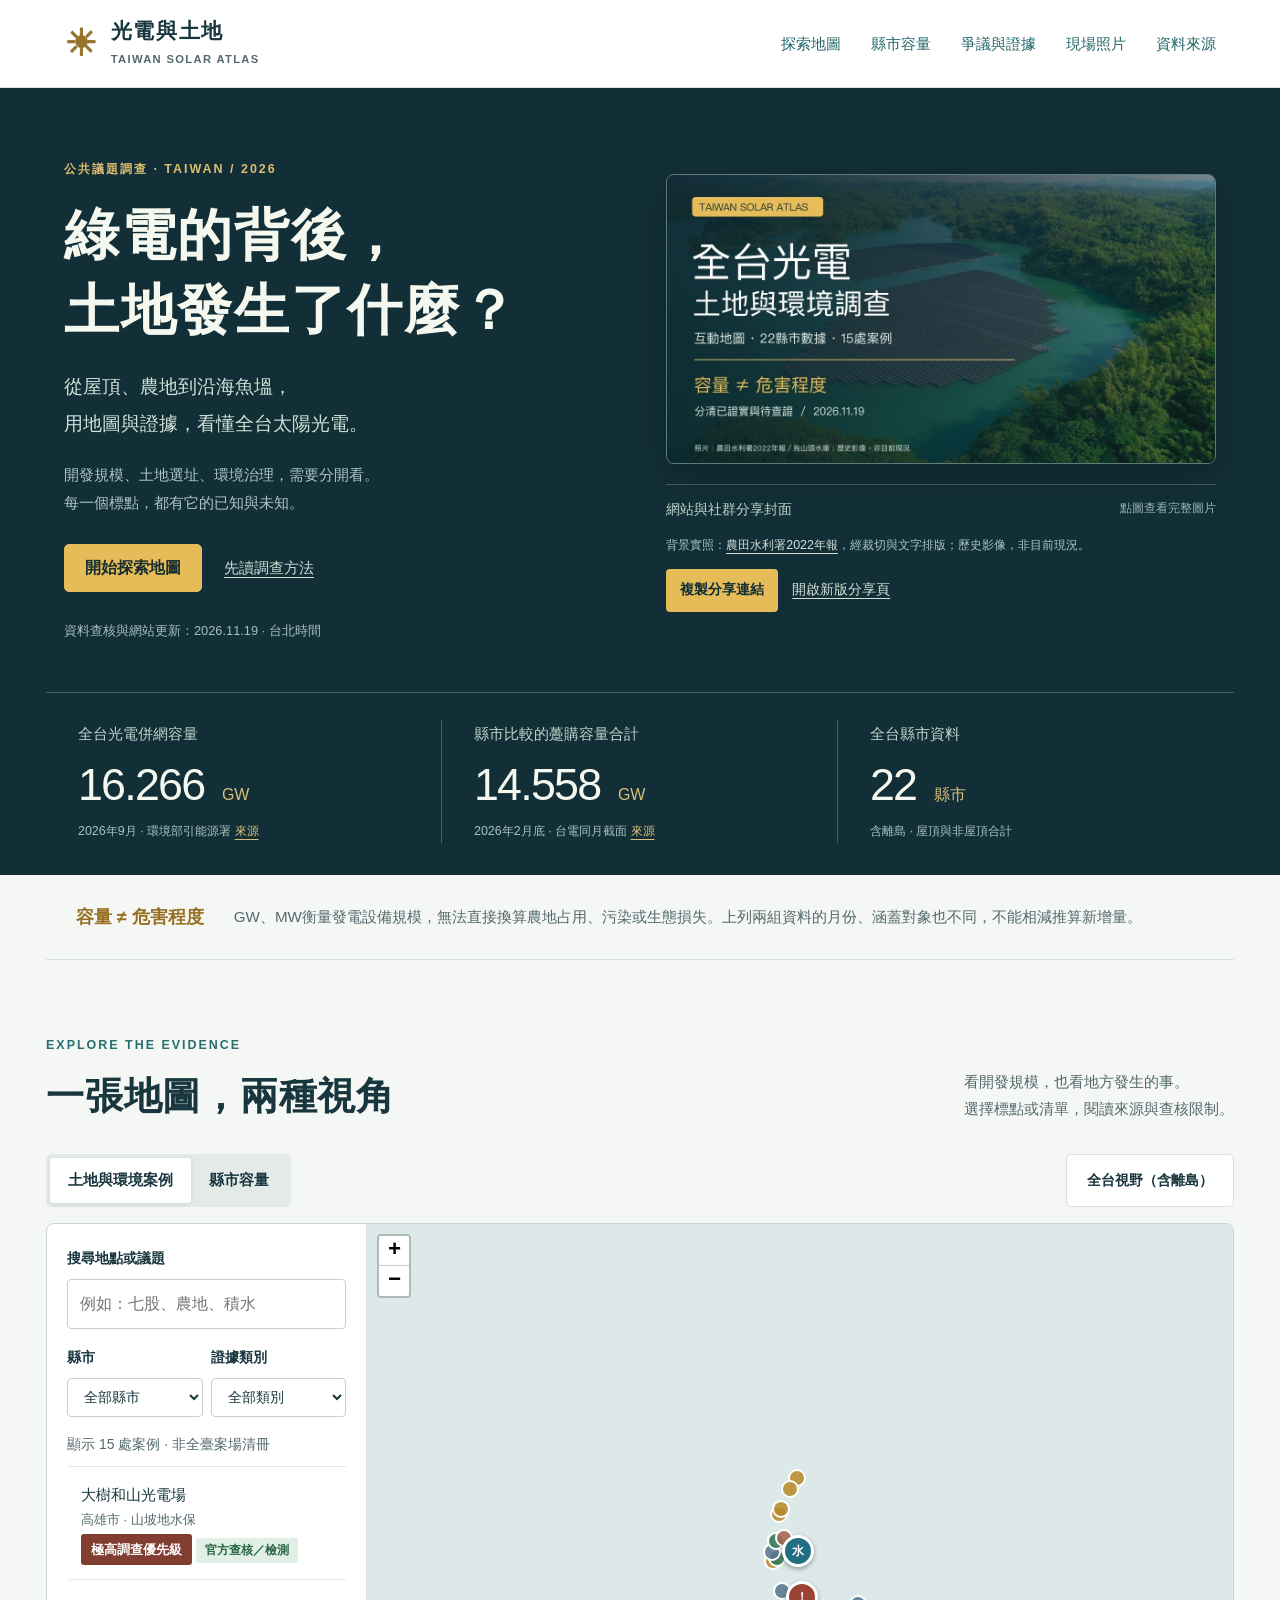
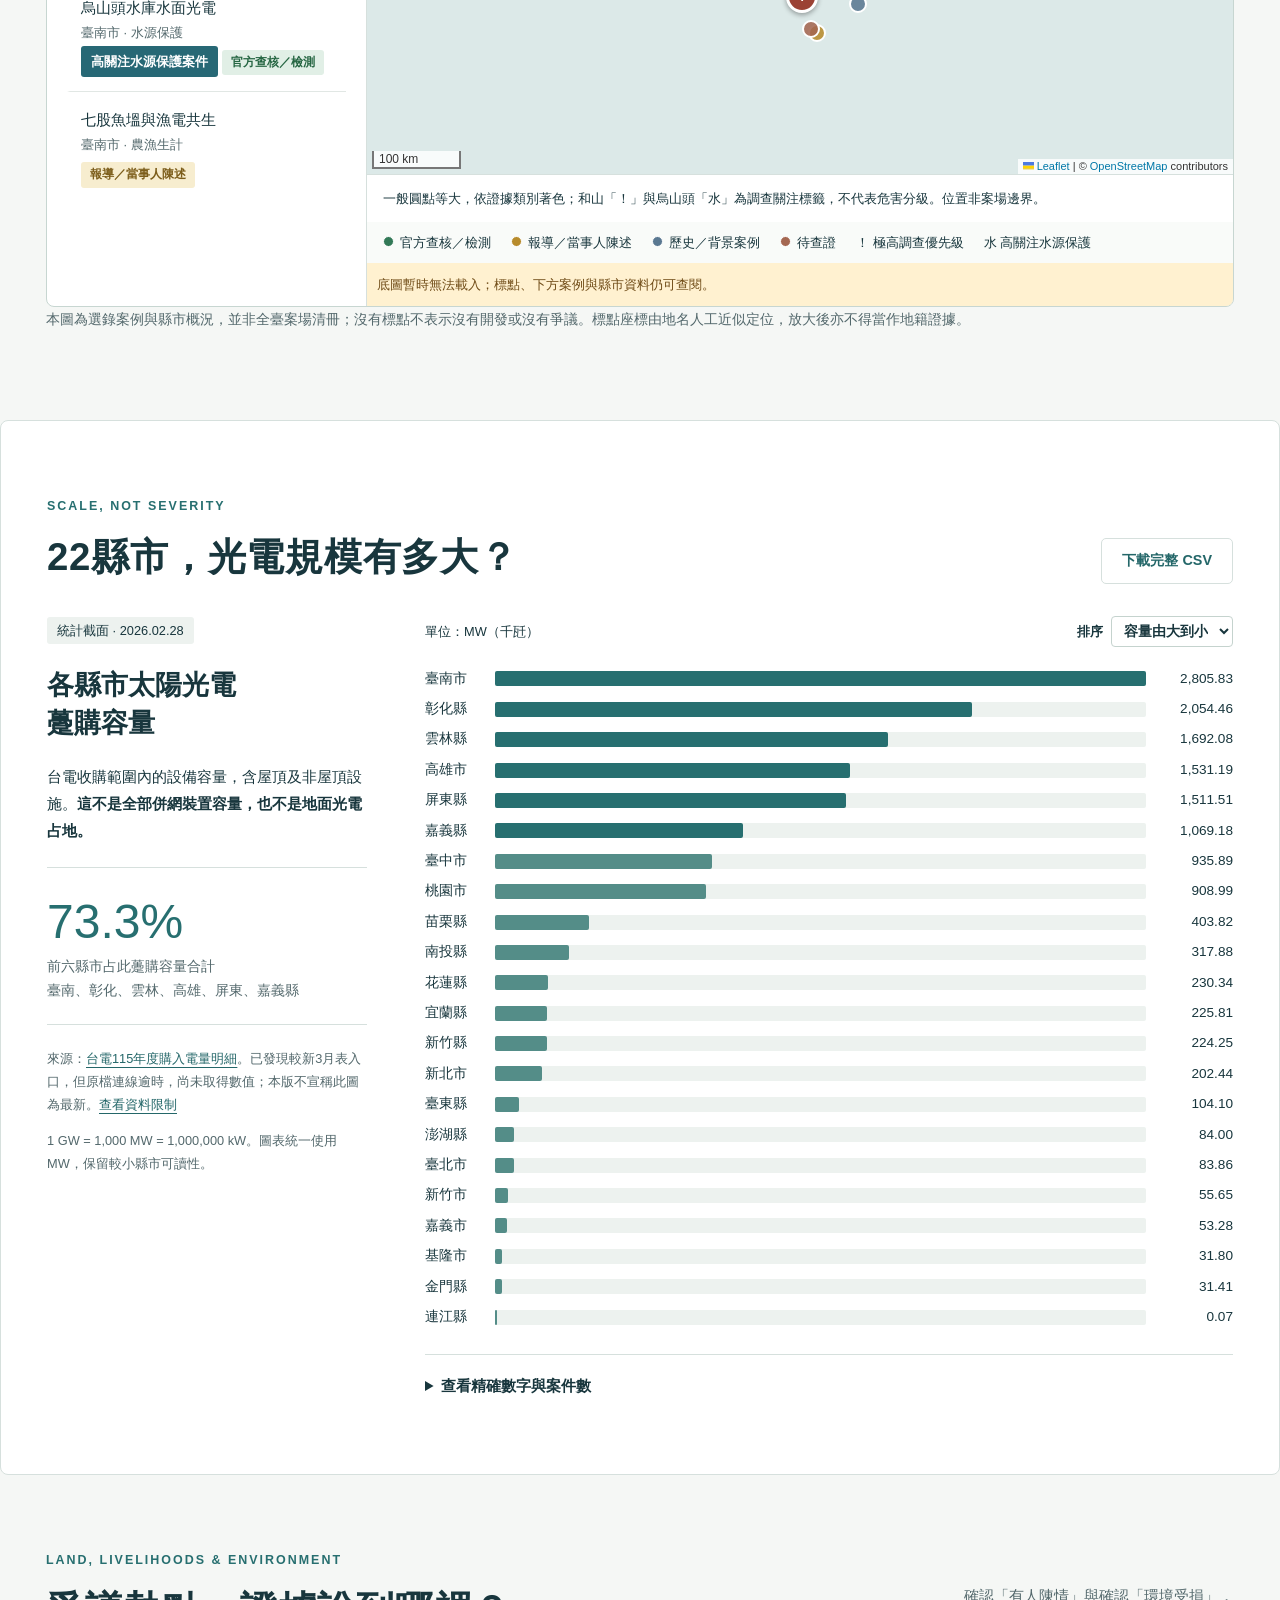
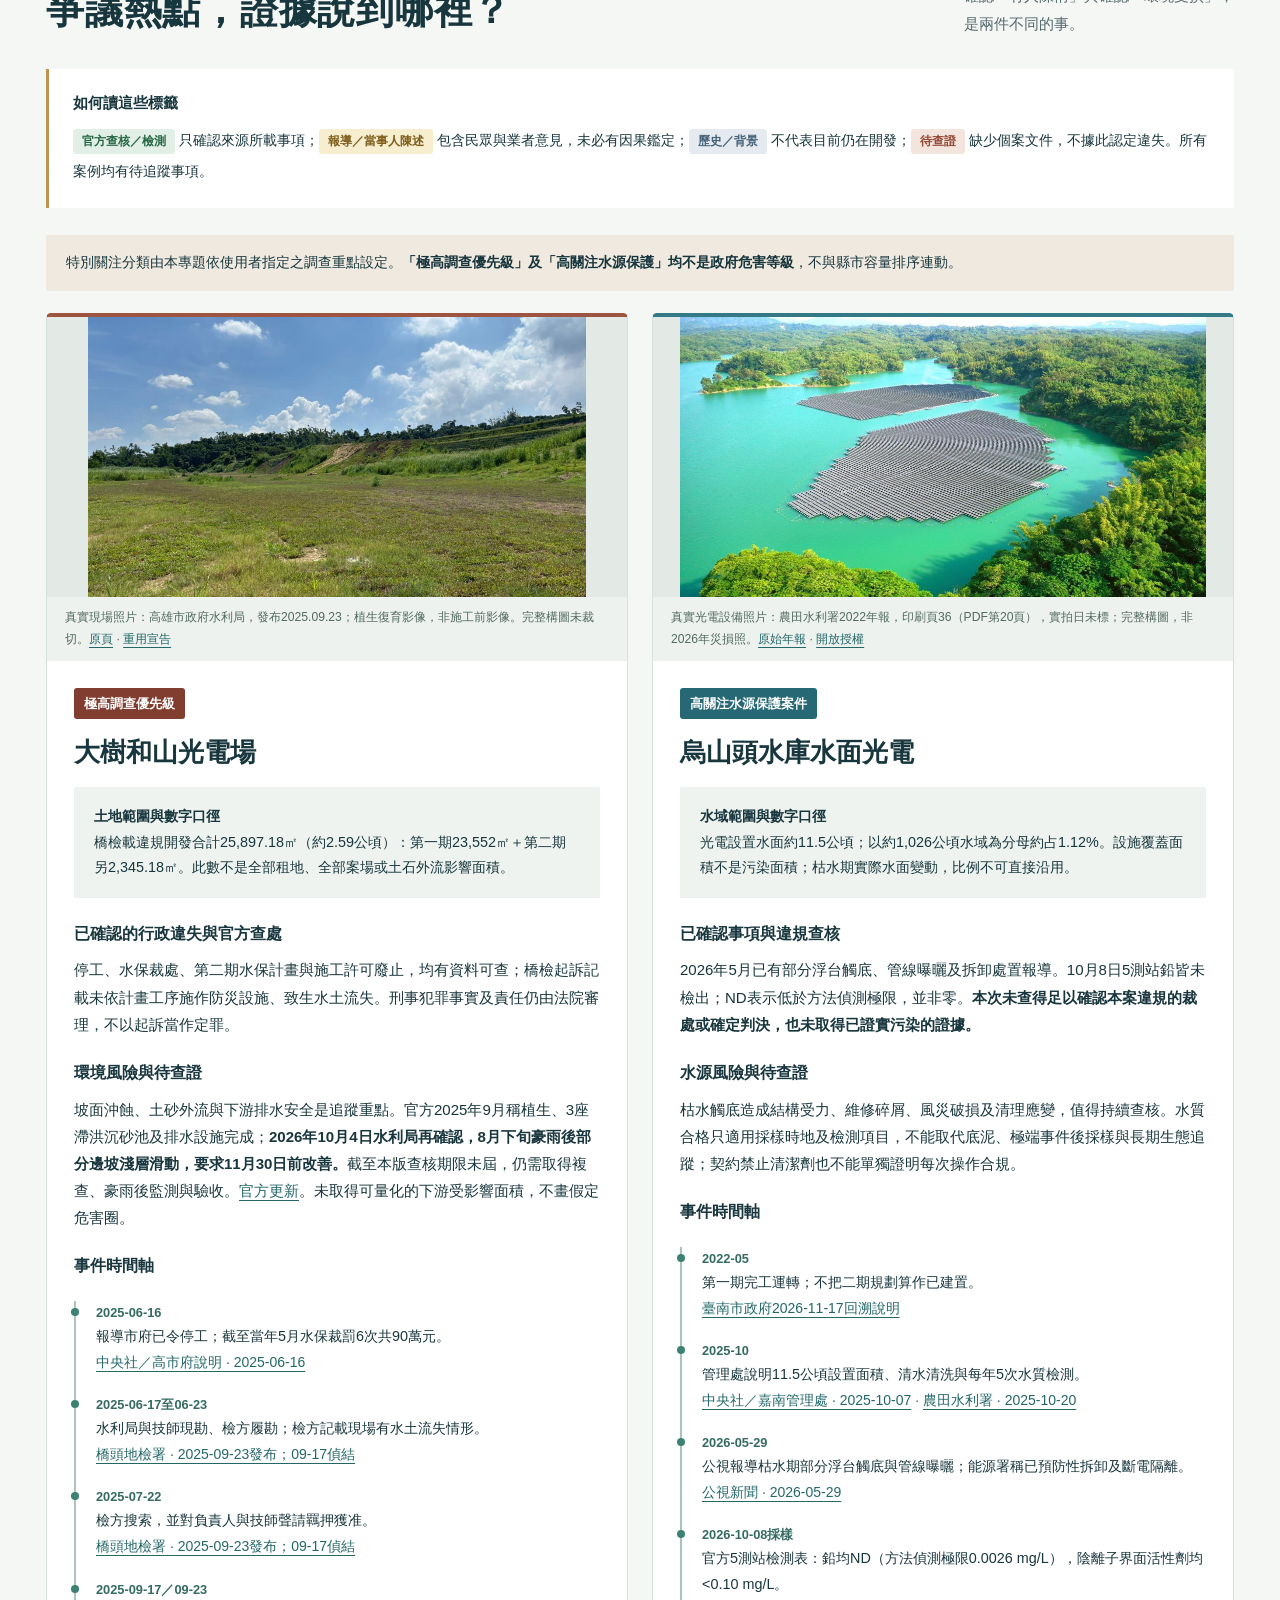
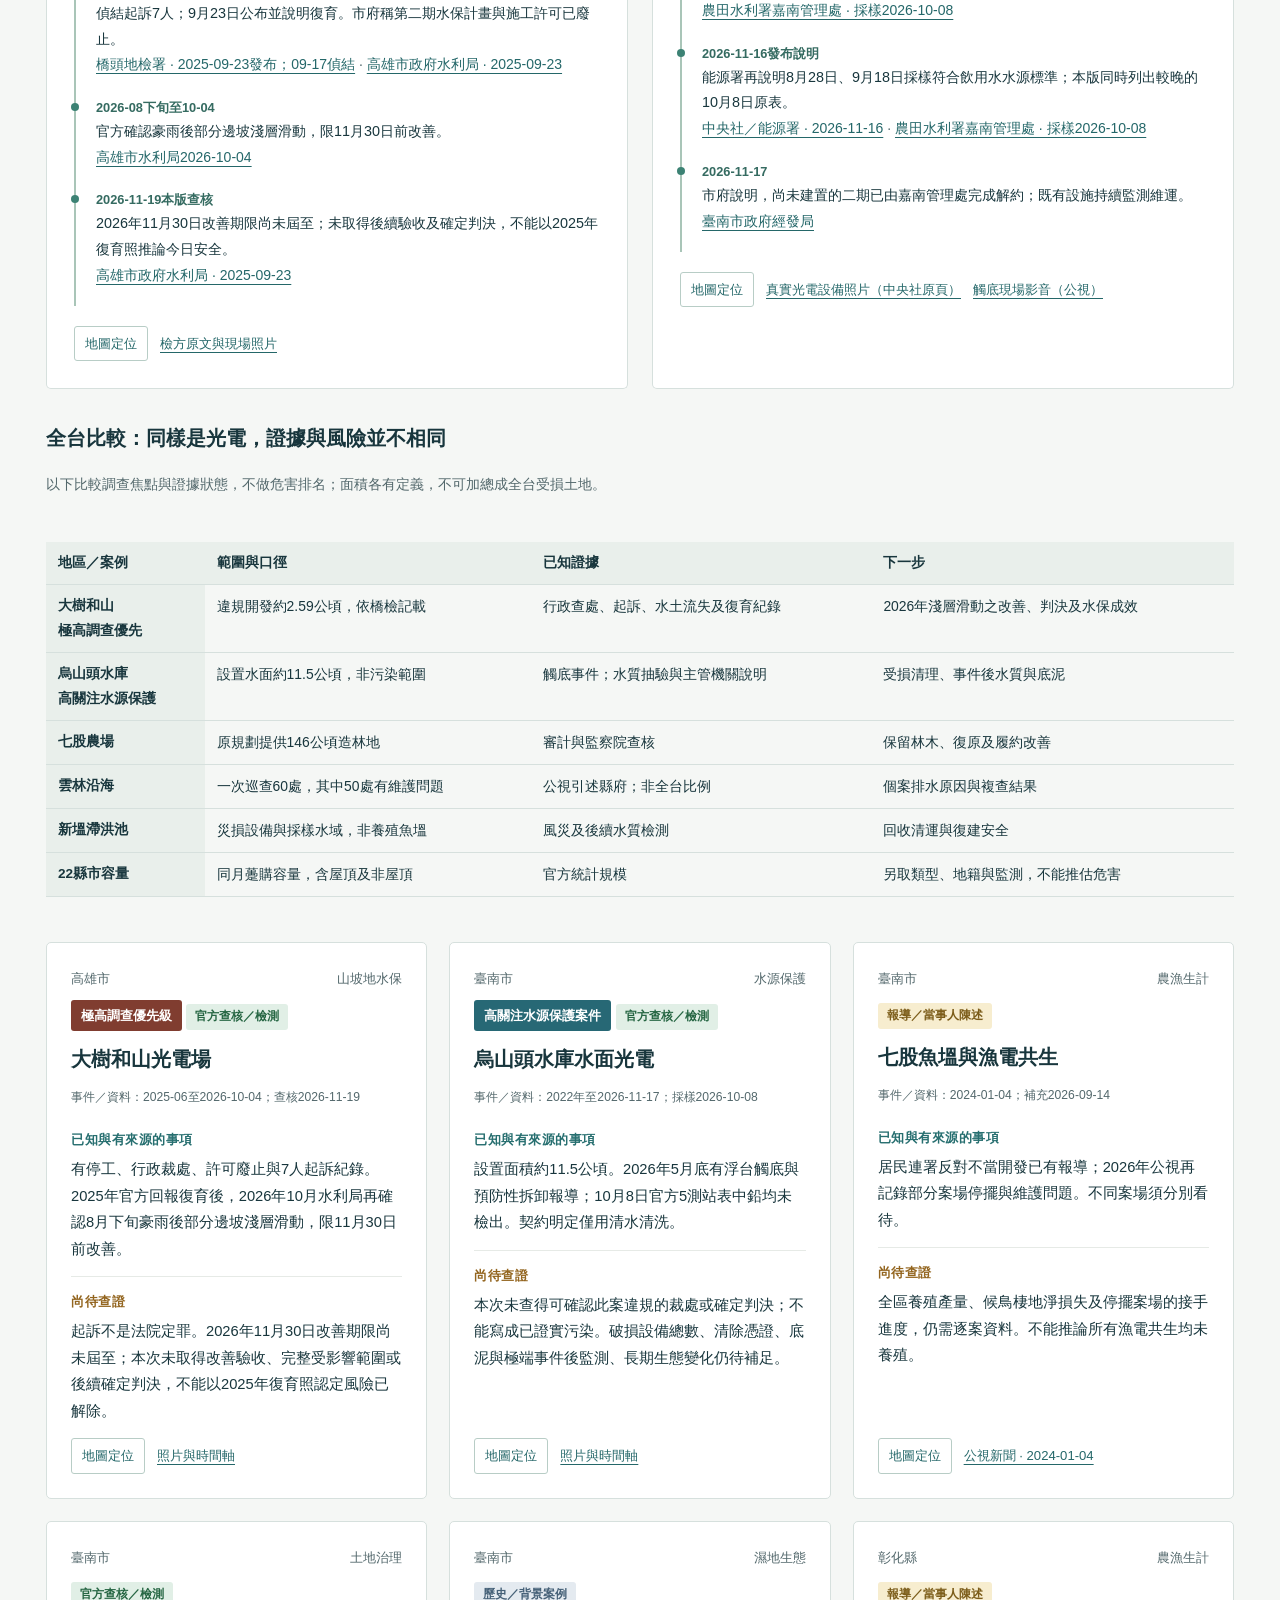
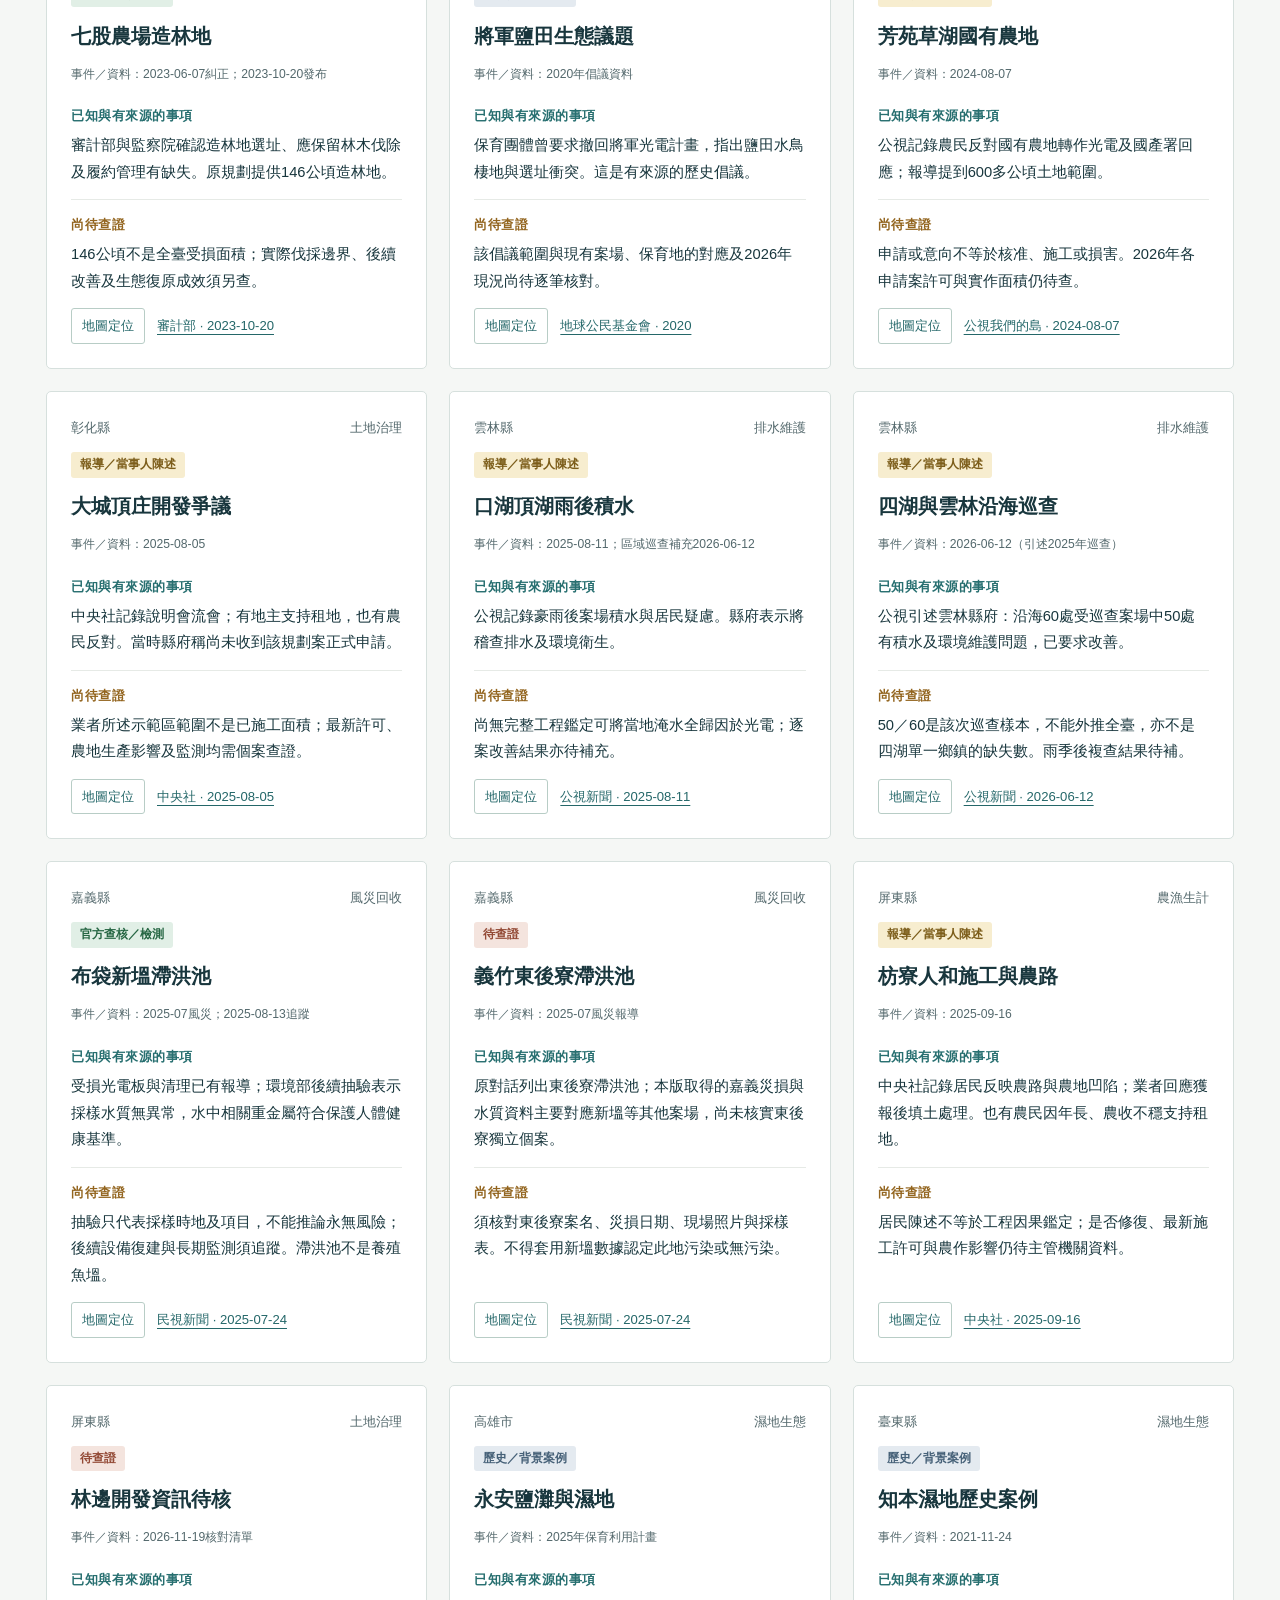
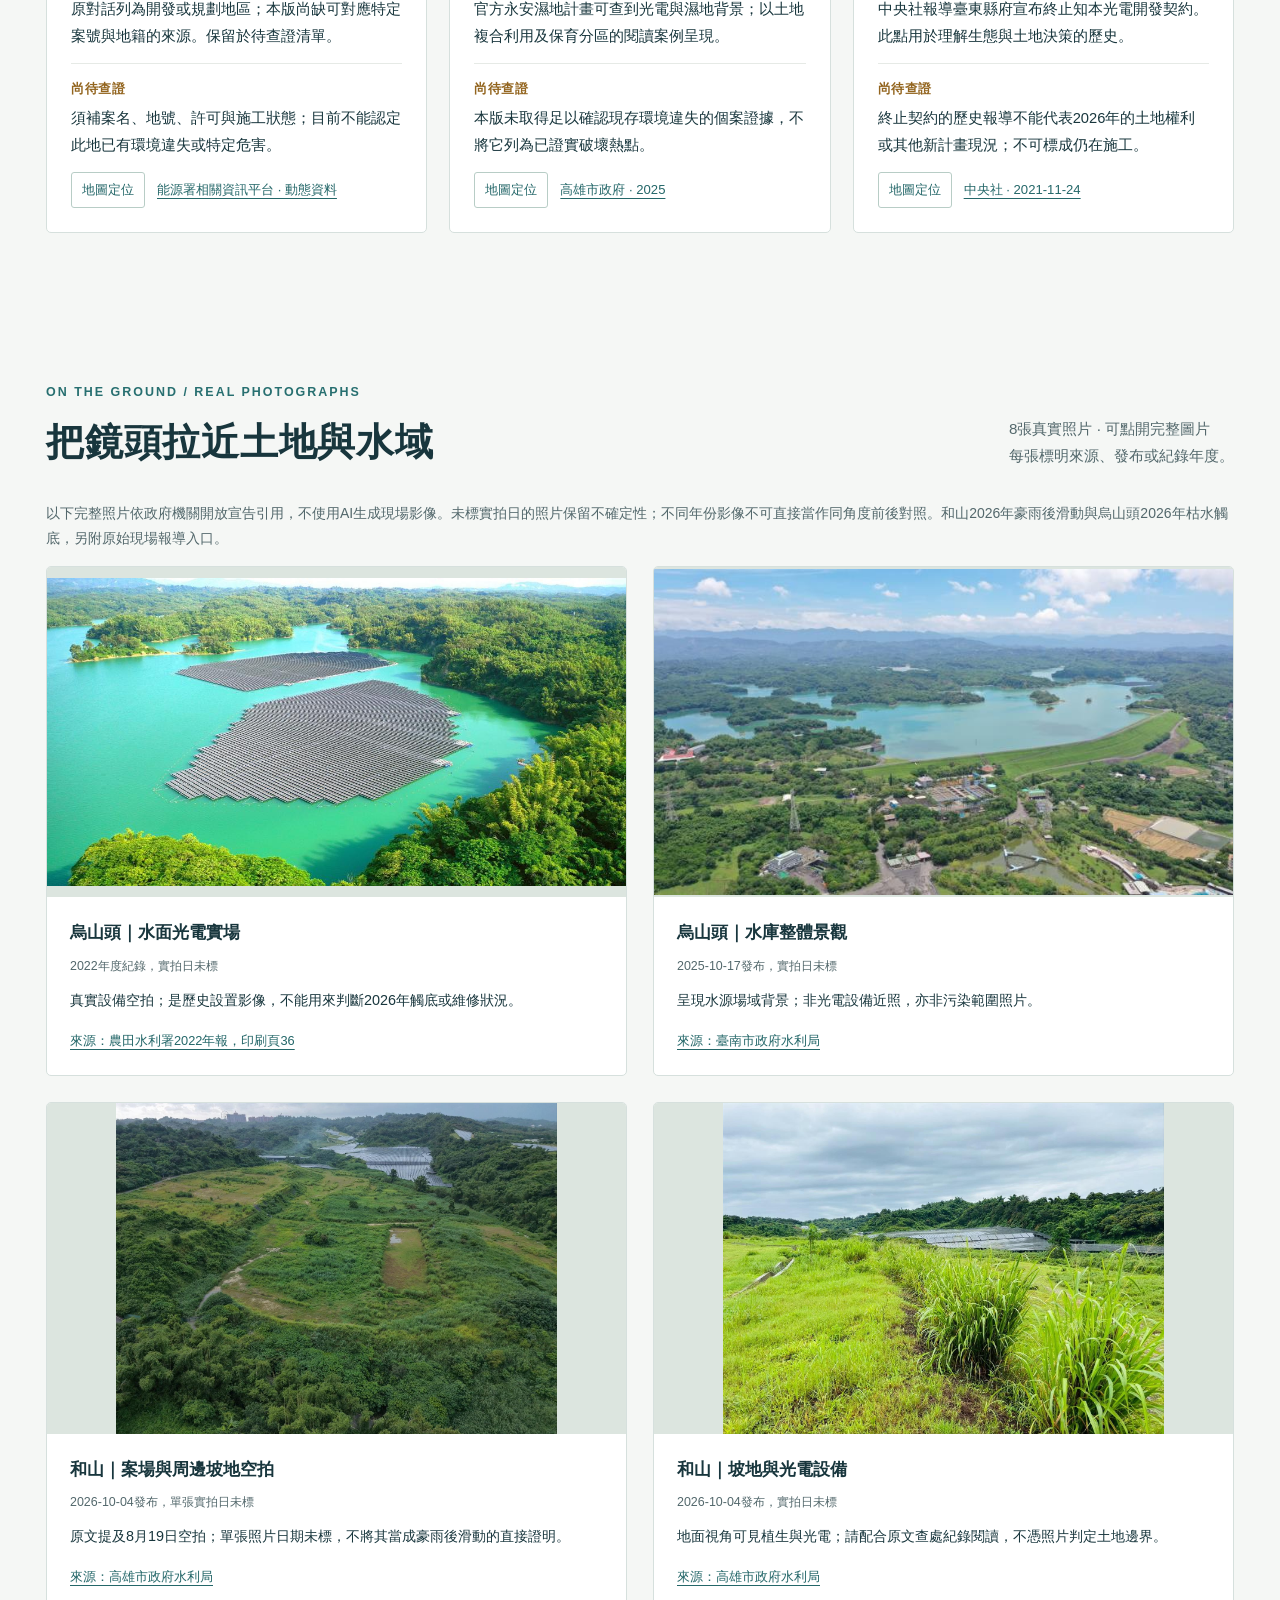
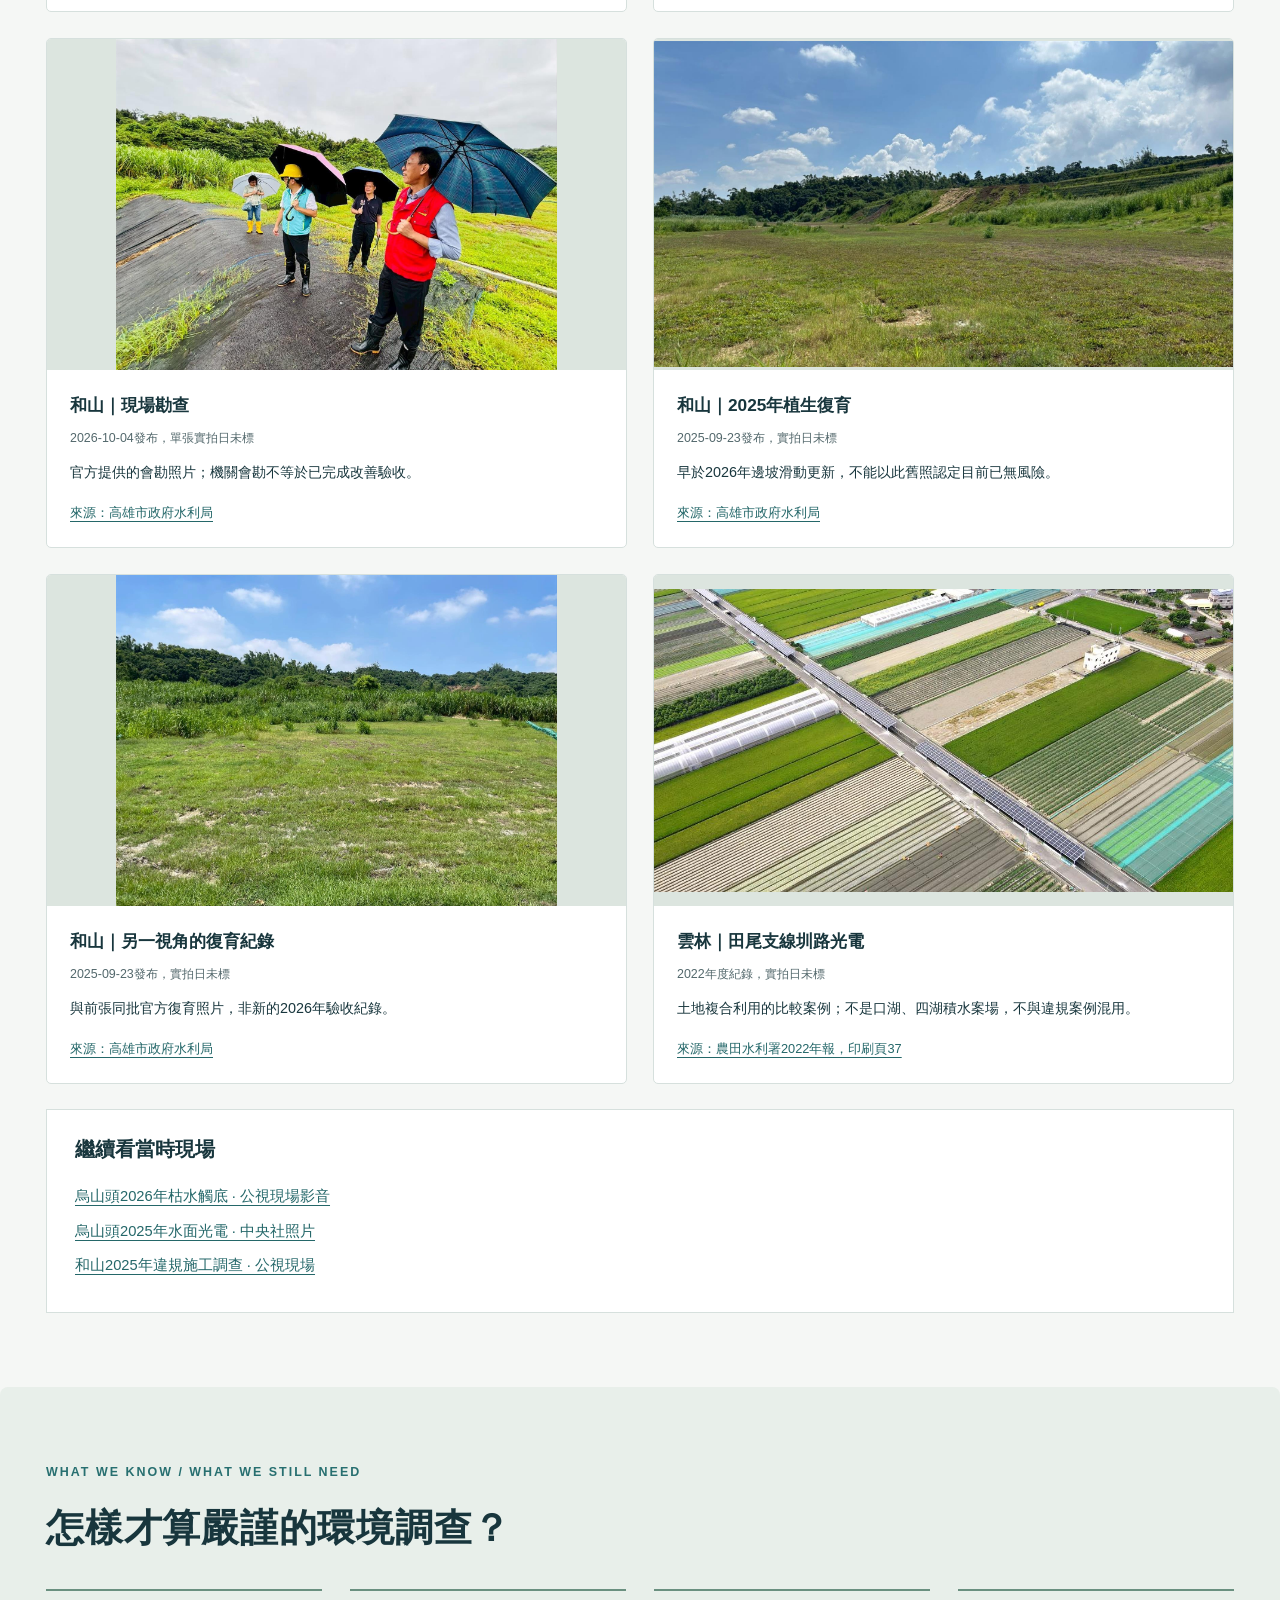
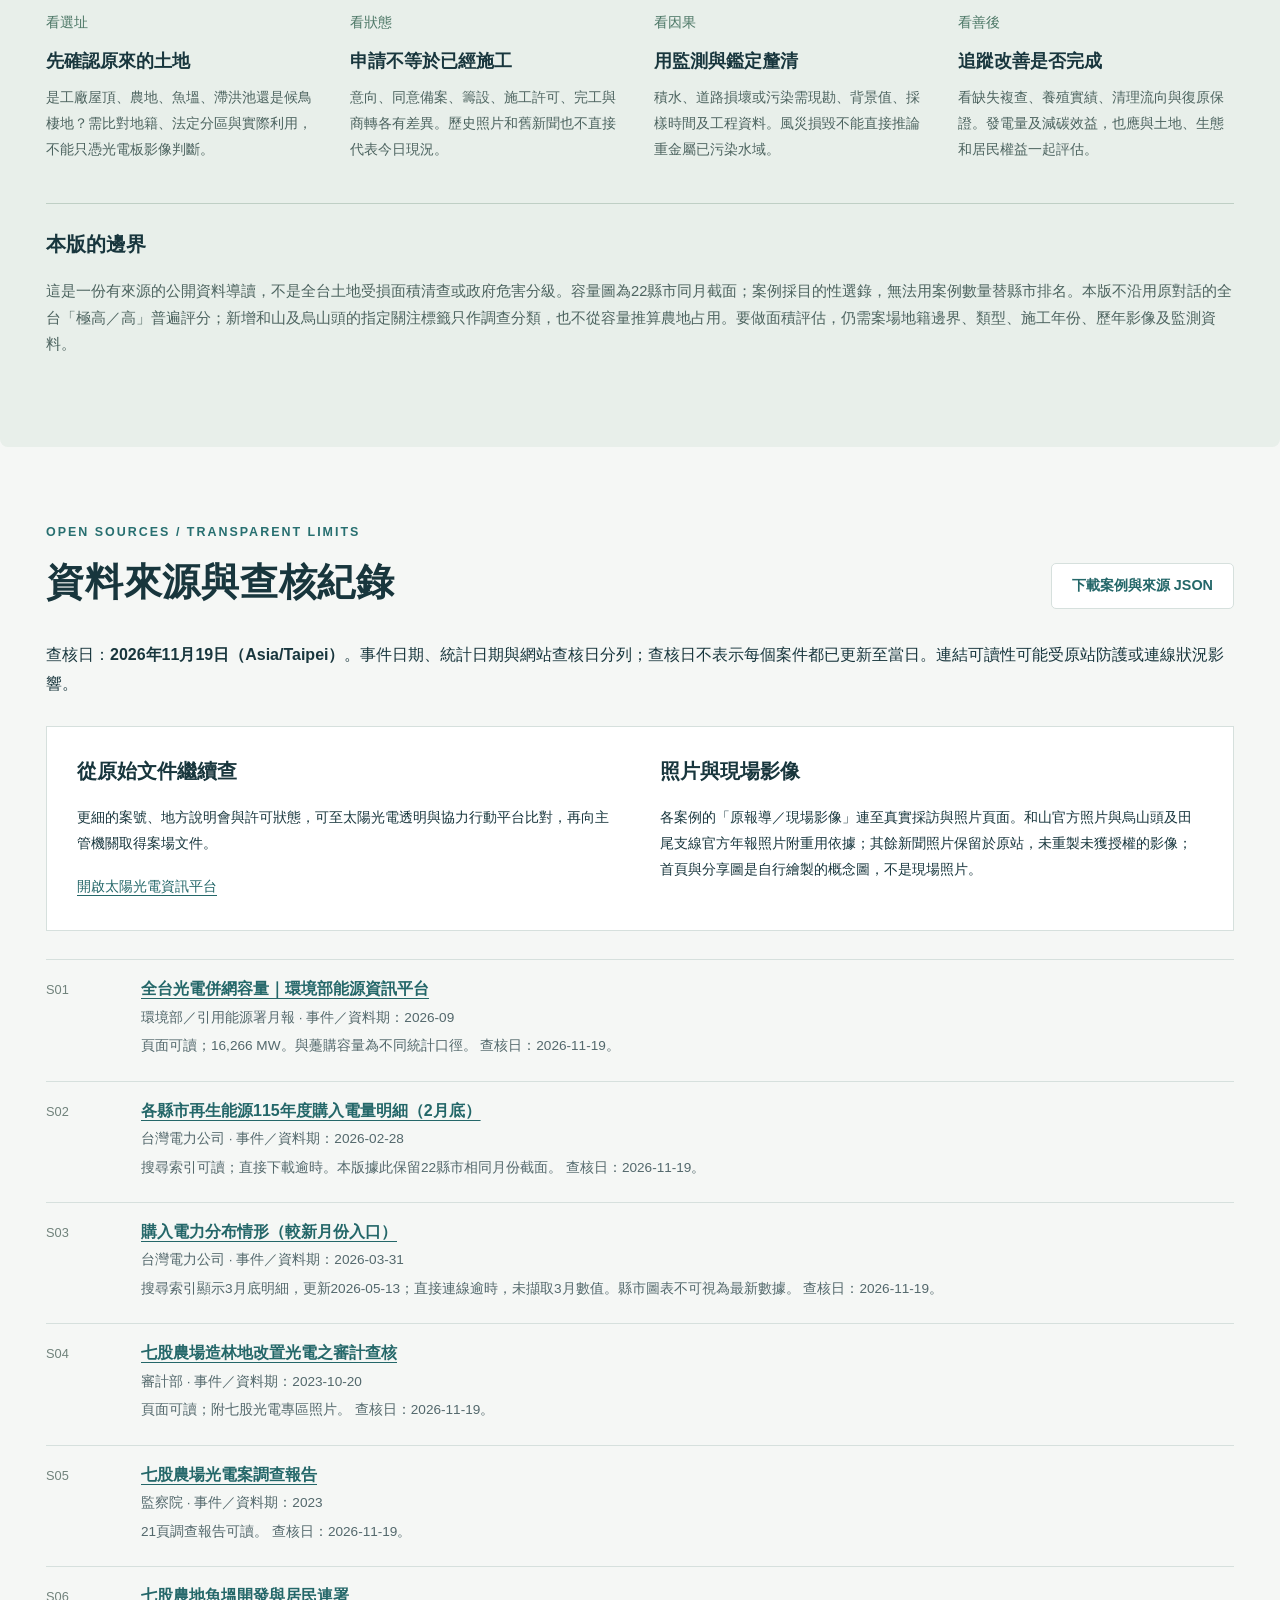
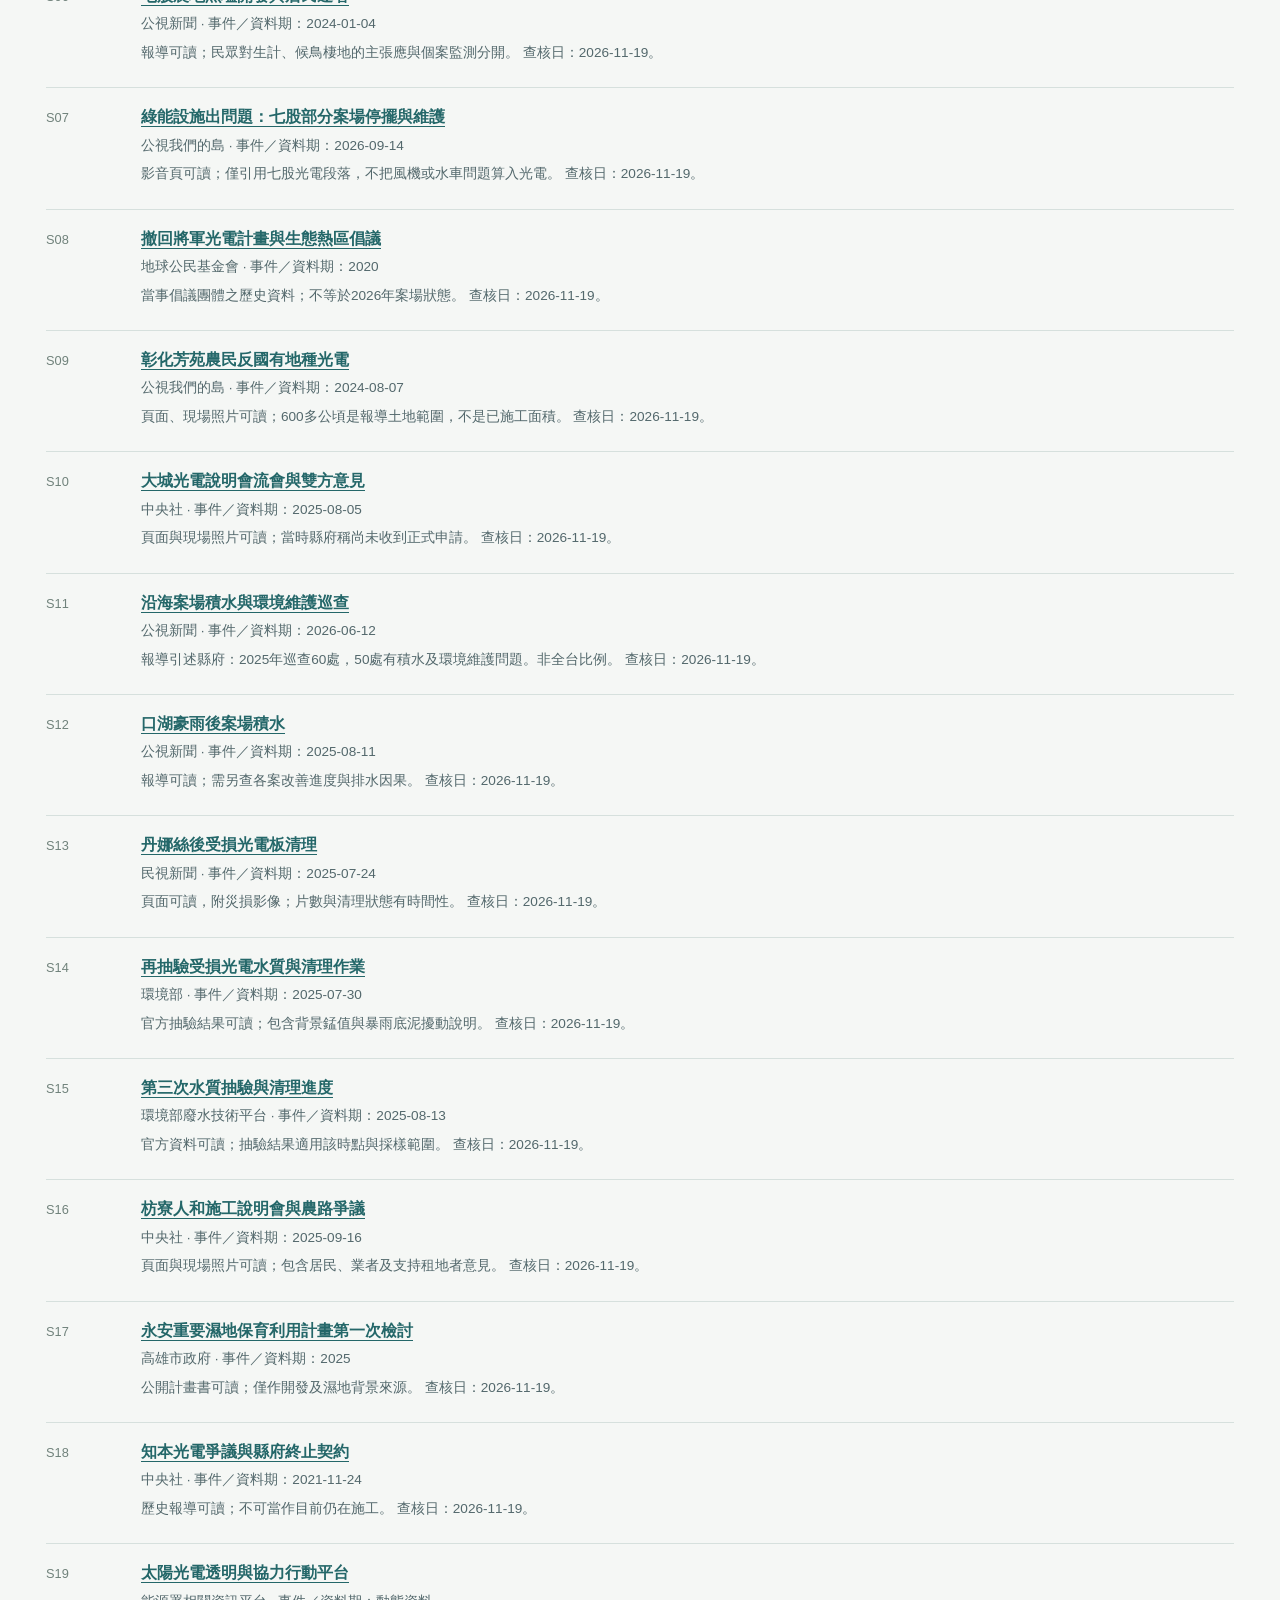
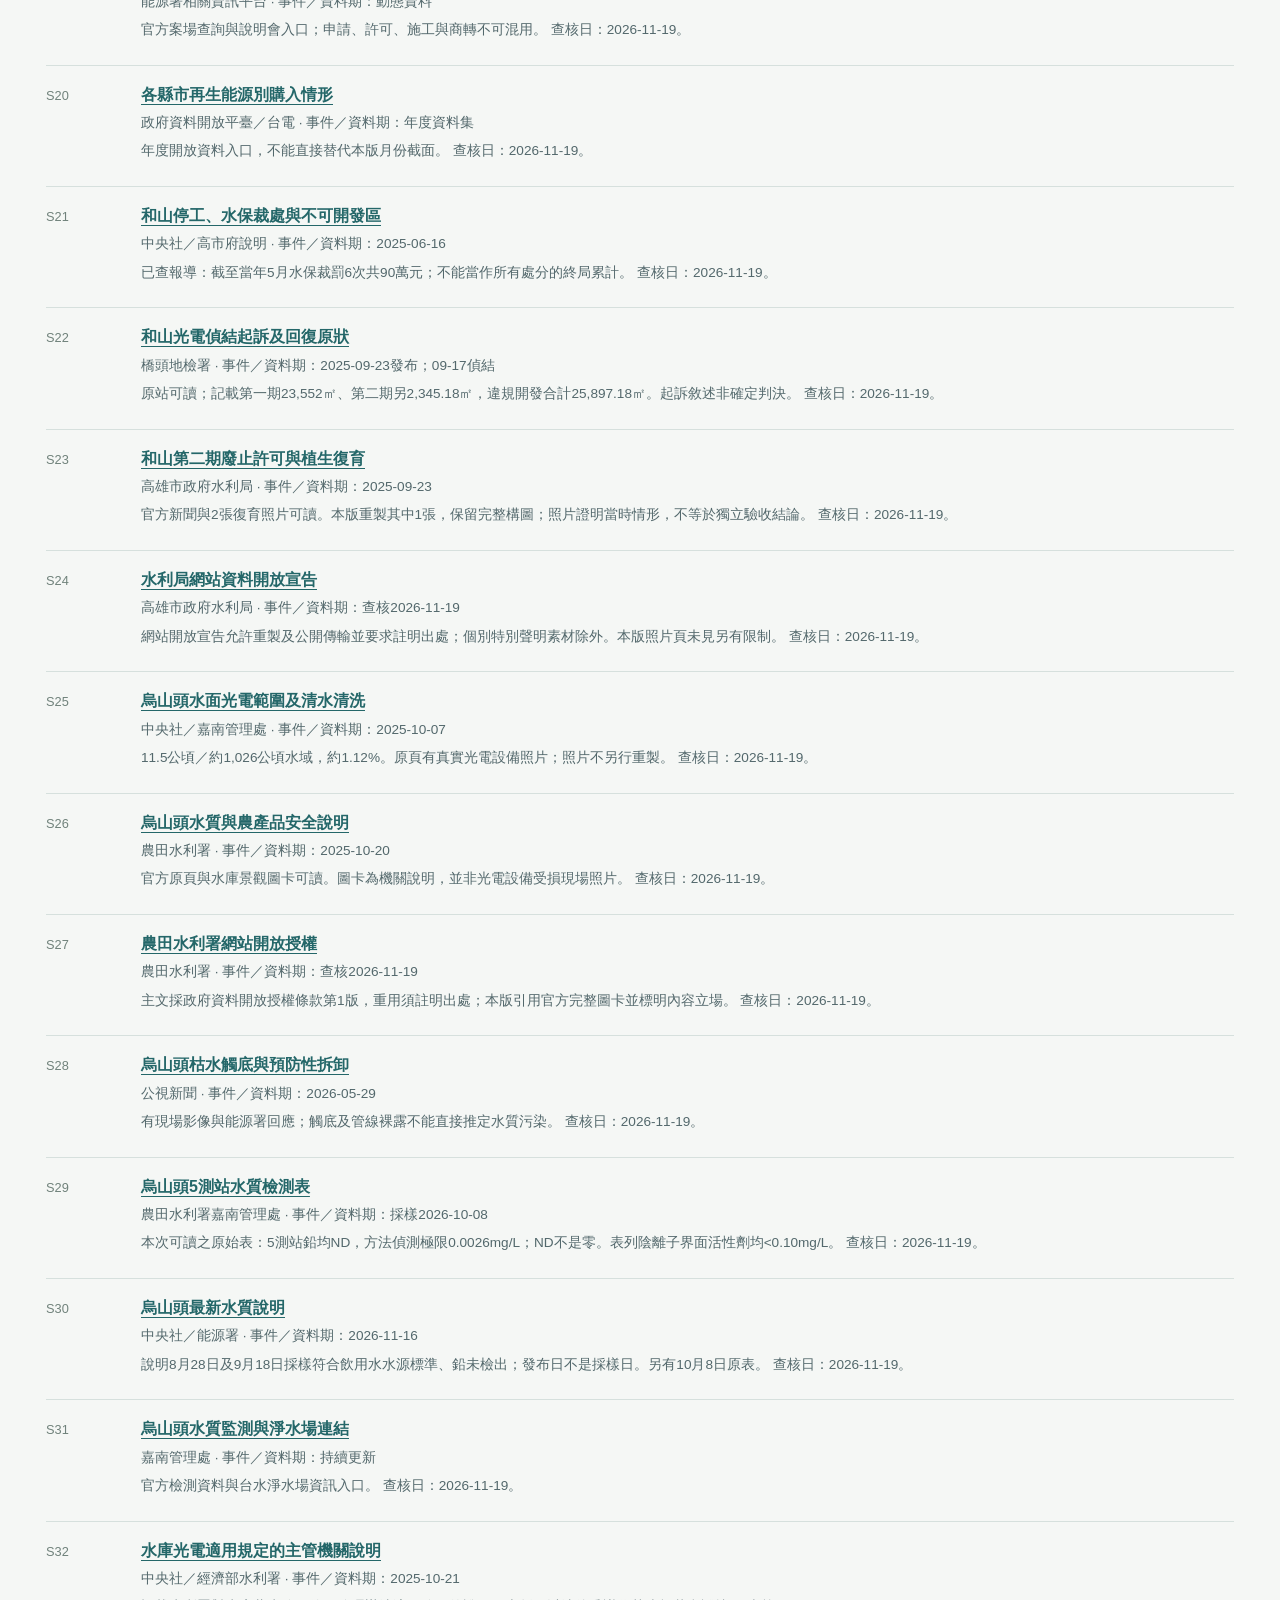
==== commit 7fb72c7d: "fix: show photographic cover and refresh social share metadata" ====
--- a/index.html
+++ b/index.html
@@ -1,6 +1,6 @@
-<!doctype html><html lang="zh-Hant"><head><meta charset="utf-8"><meta name="viewport" content="width=device-width,initial-scale=1"><meta name="theme-color" content="#122e36"><title>光電與土地｜全台太陽光電開發與環境爭議圖譜</title><meta name="description" content="透過22縣市容量圖表、全台互動地圖與有來源的案例，看懂太陽光電規模、土地與環境議題。容量不等於危害；明列已知、待查證與資料日期。"><link rel="canonical" href="https://maskywg.github.io/taiwan-solar-land-atlas-20261119/"><meta property="og:type" content="website"><meta property="og:locale" content="zh_TW"><meta property="og:title" content="光電與土地｜全台太陽光電調查圖譜"><meta property="og:description" content="22縣市容量、全台互動地圖、土地與環境案例。分清已知與待查證，不把容量當作危害。查核：2026.11.19"><meta property="og:url" content="https://maskywg.github.io/taiwan-solar-land-atlas-20261119/"><meta property="og:image" content="https://maskywg.github.io/taiwan-solar-land-atlas-20261119/assets/share-preview.png"><meta property="og:image:width" content="1200"><meta property="og:image:height" content="630"><meta property="og:image:alt" content="光電與土地，全台太陽光電調查圖譜；22縣市、互動地圖、來源查核。容量不等於危害。"><meta name="twitter:card" content="summary_large_image"><meta name="twitter:title" content="光電與土地｜全台太陽光電調查圖譜"><meta name="twitter:description" content="22縣市容量與土地環境案例。分清已知與待查證。"><meta name="twitter:image" content="https://maskywg.github.io/taiwan-solar-land-atlas-20261119/assets/share-preview.png"><meta name="twitter:image:alt" content="光電與土地，全台太陽光電調查圖譜"><link rel="icon" href="assets/icon.svg" type="image/svg+xml"><link rel="stylesheet" href="assets/leaflet.css"><link rel="stylesheet" href="style.css"><script defer src="assets/leaflet.js"></script><script defer src="data.js"></script><script defer src="app.js"></script></head><body>
+<!doctype html><html lang="zh-Hant"><head><meta charset="utf-8"><meta name="viewport" content="width=device-width,initial-scale=1"><meta name="theme-color" content="#122e36"><title>光電與土地｜全台太陽光電開發與環境爭議圖譜</title><meta name="description" content="透過22縣市容量圖表、全台互動地圖與有來源的案例，看懂太陽光電規模、土地與環境議題。容量不等於危害；明列已知、待查證與資料日期。"><link rel="canonical" href="https://maskywg.github.io/taiwan-solar-land-atlas-20261119/"><meta property="og:type" content="website"><meta property="og:site_name" content="光電與土地｜全台太陽光電調查"><meta property="og:locale" content="zh_TW"><meta property="og:title" content="光電與土地｜全台太陽光電調查圖譜"><meta property="og:description" content="22縣市容量、全台互動地圖、土地與環境案例。分清已知與待查證，不把容量當作危害。查核：2026.11.19"><meta property="og:url" content="https://maskywg.github.io/taiwan-solar-land-atlas-20261119/"><meta property="og:image" content="https://maskywg.github.io/taiwan-solar-land-atlas-20261119/assets/solar-share-20261119-v2.jpg"><meta property="og:image:secure_url" content="https://maskywg.github.io/taiwan-solar-land-atlas-20261119/assets/solar-share-20261119-v2.jpg"><meta property="og:image:type" content="image/jpeg"><link rel="image_src" href="https://maskywg.github.io/taiwan-solar-land-atlas-20261119/assets/solar-share-20261119-v2.jpg"><meta itemprop="image" content="https://maskywg.github.io/taiwan-solar-land-atlas-20261119/assets/solar-share-20261119-v2.jpg"><meta property="og:image:width" content="1200"><meta property="og:image:height" content="630"><meta property="og:image:alt" content="全台光電土地與環境調查；烏山頭水庫歷史實景封面，22縣市、15處案例。容量不等於危害。"><meta name="twitter:card" content="summary_large_image"><meta name="twitter:title" content="光電與土地｜全台太陽光電調查圖譜"><meta name="twitter:description" content="22縣市容量與土地環境案例。分清已知與待查證。"><meta name="twitter:image" content="https://maskywg.github.io/taiwan-solar-land-atlas-20261119/assets/solar-share-20261119-v2.jpg"><meta name="twitter:image:alt" content="光電與土地，全台太陽光電調查圖譜"><link rel="icon" href="assets/icon.svg" type="image/svg+xml"><link rel="stylesheet" href="assets/leaflet.css"><link rel="stylesheet" href="style.css"><script defer src="assets/leaflet.js"></script><script defer src="data.js"></script><script defer src="app.js"></script></head><body>
 <a class="skip" href="#main">跳到主要內容</a><header><a class="brand" href="#top"><span class="brandmark" aria-hidden="true">☀</span><span>光電與土地<small>TAIWAN SOLAR ATLAS</small></span></a><nav aria-label="主選單"><a href="#explore">探索地圖</a><a href="#capacity">縣市容量</a><a href="#cases">爭議與證據</a><a href="#photos">現場照片</a><a href="#sources">資料來源</a></nav></header>
-<main id="main"><section class="hero" id="top"><div class="hero-inner"><div class="hero-copy"><p class="eyebrow">公共議題調查 · TAIWAN / 2026</p><h1>綠電的背後，<br>土地發生了什麼？</h1><p class="lead">從屋頂、農地到沿海魚塭，<br>用地圖與證據，看懂全台太陽光電。</p><p class="hero-note">開發規模、土地選址、環境治理，需要分開看。<br>每一個標點，都有它的已知與未知。</p><a class="primary" href="#explore">開始探索地圖</a><a class="quiet" href="#method">先讀調查方法</a><p class="dateline">資料查核與網站更新：2026.11.19 · 台北時間</p></div><div class="hero-art" aria-label="光電與土地關係示意圖"><svg viewBox="0 0 560 460" role="img" aria-labelledby="art-title"><title id="art-title">土地、水域與光電的概念插畫，非案場照片或地理範圍</title><defs><pattern id="grid" width="35" height="35" patternUnits="userSpaceOnUse"><path d="M35 0H0V35" fill="none" stroke="#8aa5a5" stroke-opacity=".12"/></pattern><pattern id="cells" width="37" height="25" patternUnits="userSpaceOnUse"><rect width="34" height="22" rx="1" fill="#315a71"/><path d="M17 0V22M0 11H34" stroke="#a5d3d0" stroke-opacity=".5" stroke-width=".6"/></pattern></defs><rect width="560" height="460" fill="url(#grid)"/><g transform="translate(55 65)"><path d="M0 228L273 76 459 175 183 337Z" fill="#416d59"/><path d="M0 228V244L183 355V337Z" fill="#2e5345"/><path d="M183 337L459 175V192L183 355Z" fill="#23483f"/><path d="M10 225L91 180 174 228 92 277Z" fill="#789f6c"/><path d="M102 174L180 131 263 177 185 222Z" fill="#9db788"/><path d="M194 122L272 79 353 123 276 168Z" fill="#6b9182"/><path d="M105 285L187 235 271 281 187 331Z" fill="#548b93"/><path d="M202 226L278 181 365 228 286 274Z" fill="#699ba3"/><path d="M290 174L368 130 451 176 376 221Z" fill="#7e9e68"/><path d="M40 220L111 180 183 221 111 263Z" fill="url(#cells)" stroke="#c6d5c4" stroke-width="3"/><path d="M129 170L200 130 272 171 200 213Z" fill="url(#cells)" stroke="#c6d5c4" stroke-width="3"/><path d="M224 118L295 78 367 119 295 161Z" fill="url(#cells)" stroke="#c6d5c4" stroke-width="3"/><path d="M225 228L276 198 329 227 279 257Z" fill="url(#cells)" stroke="#c6d5c4" stroke-width="3"/><path d="M129 288l40-23m-14 42l40-23" stroke="#a9d6d3" stroke-width="2"/><path d="M337 168v-29m0 2l-8-6m8-4l8-6" stroke="#c9dbaa" stroke-width="3"/><circle cx="337" cy="127" r="12" fill="#98ba87"/></g><circle cx="430" cy="66" r="35" fill="none" stroke="#e0bc5a" stroke-width="1.5"/><circle cx="430" cy="66" r="23" fill="#e0bc5a"/><path d="M72 124h74m214 261h105" stroke="#8fb2ad"/><text x="72" y="111" fill="#c5d8cf" font-size="15">農地 / FIELDS</text><text x="357" y="413" fill="#c5d8cf" font-size="15">水域 / WATER</text></svg><div class="art-caption">土地 × 生計 × 生態 <span>概念示意，非案場影像</span></div></div></div>
+<main id="main"><section class="hero" id="top"><div class="hero-inner"><div class="hero-copy"><p class="eyebrow">公共議題調查 · TAIWAN / 2026</p><h1>綠電的背後，<br>土地發生了什麼？</h1><p class="lead">從屋頂、農地到沿海魚塭，<br>用地圖與證據，看懂全台太陽光電。</p><p class="hero-note">開發規模、土地選址、環境治理，需要分開看。<br>每一個標點，都有它的已知與未知。</p><a class="primary" href="#explore">開始探索地圖</a><a class="quiet" href="#method">先讀調查方法</a><p class="dateline">資料查核與網站更新：2026.11.19 · 台北時間</p></div><div class="hero-art" aria-label="網站與社群分享封面"><a href="assets/solar-share-20261119-v2.jpg" target="_blank" aria-label="開啟完整網站分享封面"><img class="hero-cover" src="assets/solar-share-20261119-v2.jpg" width="1200" height="630" alt="全台光電土地與環境調查分享封面，以農田水利署2022年報烏山頭水庫實景為背景，標示22縣市數據與15處案例" fetchpriority="high"></a><div class="art-caption">網站與社群分享封面 <span>點圖查看完整圖片</span></div><p class="cover-credit">背景實照：<a href="#source-ia-annual">農田水利署2022年報</a>，經裁切與文字排版；歷史影像，非目前現況。</p><div class="share-controls"><button class="share-copy" type="button">複製分享連結</button><a href="share.html">開啟新版分享頁</a><span id="share-result" role="status" aria-live="polite"></span></div></div></div>
 <div class="hero-stats"><article><span>全台光電併網容量</span><strong>16.266 <em>GW</em></strong><small>2026年9月 · 環境部引能源署 <a href="#source-national">來源</a></small></article><article><span>縣市比較的躉購容量合計</span><strong>14.558 <em>GW</em></strong><small>2026年2月底 · 台電同月截面 <a href="#source-county">來源</a></small></article><article><span>全台縣市資料</span><strong>22 <em>縣市</em></strong><small>含離島 · 屋頂與非屋頂合計</small></article></div></section>
 <div class="reading-note"><strong>容量 ≠ 危害程度</strong><p>GW、MW衡量發電設備規模，無法直接換算農地占用、污染或生態損失。上列兩組資料的月份、涵蓋對象也不同，不能相減推算新增量。</p></div>
 <section class="section" id="explore"><div class="section-heading"><div><p class="eyebrow">EXPLORE THE EVIDENCE</p><h2>一張地圖，兩種視角</h2></div><p>看開發規模，也看地方發生的事。<br>選擇標點或清單，閱讀來源與查核限制。</p></div><div class="map-toolbar"><div class="segmented" role="group" aria-label="地圖圖層"><button class="active" id="mode-cases" aria-pressed="true">土地與環境案例</button><button id="mode-capacity" aria-pressed="false">縣市容量</button></div><button id="reset-map" class="outline">全台視野（含離島）</button></div><div class="explorer"><aside class="map-sidebar"><label for="search">搜尋地點或議題</label><input id="search" type="search" placeholder="例如：七股、農地、積水"><div class="filter-pair"><div><label for="county-filter">縣市</label><select id="county-filter"><option value="all">全部縣市</option></select></div><div><label for="status-filter">證據類別</label><select id="status-filter"><option value="all">全部類別</option><option value="official">官方查核／檢測</option><option value="report">報導／當事人陳述</option><option value="history">歷史／背景案例</option><option value="pending">待查證</option></select></div></div><p id="result-count" class="small" role="status"></p><div id="map-list"></div></aside><div class="map-area"><div id="map" aria-label="全台太陽光電互動地圖"></div><p id="map-message" class="map-message">等大標點呈現案例位置；不代表危害高低。標點為地區近似定位，非案場邊界。</p><div class="map-legend" id="map-legend"></div><p id="tile-warning" hidden>底圖暫時無法載入；標點、下方案例與縣市資料仍可查閱。</p></div></div><div id="selection" class="selection" aria-live="polite"></div><p class="small">本圖為選錄案例與縣市概況，並非全臺案場清冊；沒有標點不表示沒有開發或沒有爭議。標點座標由地名人工近似定位，放大後亦不得當作地籍證據。</p></section>
@@ -8,4 +8,4 @@
 <section class="section" id="cases"><div class="section-heading"><div><p class="eyebrow">LAND, LIVELIHOODS & ENVIRONMENT</p><h2>爭議熱點，證據說到哪裡？</h2></div><p>確認「有人陳情」與確認「環境受損」，<br>是兩件不同的事。</p></div><div class="editor-note"><strong>如何讀這些標籤</strong><p><span class="badge official">官方查核／檢測</span> 只確認來源所載事項；<span class="badge report">報導／當事人陳述</span> 包含民眾與業者意見，未必有因果鑑定；<span class="badge history">歷史／背景</span> 不代表目前仍在開發；<span class="badge pending">待查證</span> 缺少個案文件，不據此認定違失。所有案例均有待追蹤事項。</p></div><div class="featured-investigations"><p class="feature-note">特別關注分類由本專題依使用者指定之調查重點設定。<strong>「極高調查優先級」及「高關注水源保護」均不是政府危害等級</strong>，不與縣市容量排序連動。</p><div class="feature-grid"><article class="feature-card " id="feature-heshan"><a href="assets/heshan-restoration.jpg" target="_blank"><img class="feature-photo" src="assets/heshan-restoration.jpg" width="1706" height="960" alt="和山光電案場2025年9月官方發布之植生復育照片，可見坡面植被及部分裸露地" loading="lazy"></a><div class="photo-credit">真實現場照片：高雄市政府水利局，發布2025.09.23；植生復育影像，非施工前影像。完整構圖未裁切。<a href="https://wrb.kcg.gov.tw/ActivitiesDetailC001100.aspx?Cond=88c12a6d-45c1-4670-b731-345a2ff2aa56">原頁</a> · <a href="https://wrb.kcg.gov.tw/Other/Opendata.htm">重用宣告</a></div><div class="feature-body"><span class="priority ">極高調查優先級</span><h3>大樹和山光電場</h3><div class="range-box"><strong>土地範圍與數字口徑</strong>橋檢載違規開發合計25,897.18㎡（約2.59公頃）：第一期23,552㎡＋第二期另2,345.18㎡。此數不是全部租地、全部案場或土石外流影響面積。</div><h4>已確認的行政違失與官方查處</h4><p>停工、水保裁處、第二期水保計畫與施工許可廢止，均有資料可查；橋檢起訴記載未依計畫工序施作防災設施、致生水土流失。刑事犯罪事實及責任仍由法院審理，不以起訴當作定罪。</p><h4>環境風險與待查證</h4><p>坡面沖蝕、土砂外流與下游排水安全是追蹤重點。官方2025年9月稱植生、3座滯洪沉砂池及排水設施完成；<strong>2026年10月4日水利局再確認，8月下旬豪雨後部分邊坡淺層滑動，要求11月30日前改善。</strong>截至本版查核期限未屆，仍需取得複查、豪雨後監測與驗收。<a href="#source-heshan-2026">官方更新</a>。未取得可量化的下游受影響面積，不畫假定危害圈。</p><h4>事件時間軸</h4><ol class="timeline"><li><time>2025-06-16</time>報導市府已令停工；截至當年5月水保裁罰6次共90萬元。<div class="small"><a href="https://www.cna.com.tw/news/aloc/202506160266.aspx" target="_blank" rel="noopener noreferrer">中央社／高市府說明 · 2025-06-16</a></div></li><li><time>2025-06-17至06-23</time>水利局與技師現勘、檢方履勘；檢方記載現場有水土流失情形。<div class="small"><a href="https://www.qtc.moj.gov.tw/10181/10255/10257/1333319/post" target="_blank" rel="noopener noreferrer">橋頭地檢署 · 2025-09-23發布；09-17偵結</a></div></li><li><time>2025-07-22</time>檢方搜索，並對負責人與技師聲請羈押獲准。<div class="small"><a href="https://www.qtc.moj.gov.tw/10181/10255/10257/1333319/post" target="_blank" rel="noopener noreferrer">橋頭地檢署 · 2025-09-23發布；09-17偵結</a></div></li><li><time>2025-09-17／09-23</time>偵結起訴7人；9月23日公布並說明復育。市府稱第二期水保計畫與施工許可已廢止。<div class="small"><a href="https://www.qtc.moj.gov.tw/10181/10255/10257/1333319/post" target="_blank" rel="noopener noreferrer">橋頭地檢署 · 2025-09-23發布；09-17偵結</a> · <a href="https://wrb.kcg.gov.tw/ActivitiesDetailC001100.aspx?Cond=88c12a6d-45c1-4670-b731-345a2ff2aa56" target="_blank" rel="noopener noreferrer">高雄市政府水利局 · 2025-09-23</a></div></li><li><time>2026-08下旬至10-04</time>官方確認豪雨後部分邊坡淺層滑動，限11月30日前改善。<div class="small"><a href="#source-heshan-2026">高雄市水利局2026-10-04</a></div></li><li><time>2026-11-19本版查核</time>2026年11月30日改善期限尚未屆至；未取得後續驗收及確定判決，不能以2025年復育照推論今日安全。<div class="small"><a href="https://wrb.kcg.gov.tw/ActivitiesDetailC001100.aspx?Cond=88c12a6d-45c1-4670-b731-345a2ff2aa56" target="_blank" rel="noopener noreferrer">高雄市政府水利局 · 2025-09-23</a></div></li></ol><div class="case-links"><button data-case="heshan">地圖定位</button><a href="https://www.qtc.moj.gov.tw/10181/10255/10257/1333319/post" target="_blank" rel="noopener noreferrer">檢方原文與現場照片</a></div></div></article><article class="feature-card water-card" id="feature-wushantou"><a href="assets/wushantou-panels-2022.jpg" target="_blank"><img class="feature-photo" src="assets/wushantou-panels-2022.jpg" width="1028" height="548" alt="農田水利署2022年報中的烏山頭水庫水面光電實場空拍照片" loading="lazy"></a><div class="photo-credit">真實光電設備照片：農田水利署2022年報，印刷頁36（PDF第20頁），實拍日未標；完整構圖，非2026年災損照。<a href="https://www.ia.gov.tw/UserFiles/iaEbook/農田水利署2022年報.pdf#page=20">原始年報</a> · <a href="https://www.ia.gov.tw/zh-TW/service/Articles?a=191">開放授權</a></div><div class="feature-body"><span class="priority water">高關注水源保護案件</span><h3>烏山頭水庫水面光電</h3><div class="range-box"><strong>水域範圍與數字口徑</strong>光電設置水面約11.5公頃；以約1,026公頃水域為分母約占1.12%。設施覆蓋面積不是污染面積；枯水期實際水面變動，比例不可直接沿用。</div><h4>已確認事項與違規查核</h4><p>2026年5月已有部分浮台觸底、管線曝曬及拆卸處置報導。10月8日5測站鉛皆未檢出；ND表示低於方法偵測極限，並非零。<strong>本次未查得足以確認本案違規的裁處或確定判決，也未取得已證實污染的證據。</strong></p><h4>水源風險與待查證</h4><p>枯水觸底造成結構受力、維修碎屑、風災破損及清理應變，值得持續查核。水質合格只適用採樣時地及檢測項目，不能取代底泥、極端事件後採樣與長期生態追蹤；契約禁止清潔劑也不能單獨證明每次操作合規。</p><h4>事件時間軸</h4><ol class="timeline"><li><time>2022-05</time>第一期完工運轉；不把二期規劃算作已建置。<div class="small"><a href="#source-wushantou-1117">臺南市政府2026-11-17回溯說明</a></div></li><li><time>2025-10</time>管理處說明11.5公頃設置面積、清水清洗與每年5次水質檢測。<div class="small"><a href="https://www.cna.com.tw/news/ahel/202510070149.aspx" target="_blank" rel="noopener noreferrer">中央社／嘉南管理處 · 2025-10-07</a> · <a href="https://www.ia.gov.tw/zh-TW/news/NewsContent?a=87&amp;g=1&amp;nid=26538" target="_blank" rel="noopener noreferrer">農田水利署 · 2025-10-20</a></div></li><li><time>2026-05-29</time>公視報導枯水期部分浮台觸底與管線曝曬；能源署稱已預防性拆卸及斷電隔離。<div class="small"><a href="https://news.pts.org.tw/article/810728" target="_blank" rel="noopener noreferrer">公視新聞 · 2026-05-29</a></div></li><li><time>2026-10-08採樣</time>官方5測站檢測表：鉛均ND（方法偵測極限0.0026 mg/L），陰離子界面活性劑均<0.10 mg/L。<div class="small"><a href="https://www.iacna.nat.gov.tw/fapi/AttFile?id=36823&amp;type=AttFile" target="_blank" rel="noopener noreferrer">農田水利署嘉南管理處 · 採樣2026-10-08</a></div></li><li><time>2026-11-16發布說明</time>能源署再說明8月28日、9月18日採樣符合飲用水水源標準；本版同時列出較晚的10月8日原表。<div class="small"><a href="https://www.cna.com.tw/news/afe/202611160282.aspx" target="_blank" rel="noopener noreferrer">中央社／能源署 · 2026-11-16</a> · <a href="https://www.iacna.nat.gov.tw/fapi/AttFile?id=36823&amp;type=AttFile" target="_blank" rel="noopener noreferrer">農田水利署嘉南管理處 · 採樣2026-10-08</a></div></li><li><time>2026-11-17</time>市府說明，尚未建置的二期已由嘉南管理處完成解約；既有設施持續監測維運。<div class="small"><a href="#source-wushantou-1117">臺南市政府經發局</a></div></li></ol><div class="case-links"><button data-case="wushantou">地圖定位</button><a href="https://www.cna.com.tw/news/ahel/202510070149.aspx" target="_blank" rel="noopener noreferrer">真實光電設備照片（中央社原頁）</a><a href="https://news.pts.org.tw/article/810728" target="_blank" rel="noopener noreferrer">觸底現場影音（公視）</a></div></div></article></div><h3 style="margin-top:35px">全台比較：同樣是光電，證據與風險並不相同</h3><p class="small">以下比較調查焦點與證據狀態，不做危害排名；面積各有定義，不可加總成全台受損土地。</p><div class="table-scroll"><table class="comparison"><thead><tr><th>地區／案例</th><th>範圍與口徑</th><th>已知證據</th><th>下一步</th></tr></thead><tbody><tr><th>大樹和山<br>極高調查優先</th><td>違規開發約2.59公頃，依橋檢記載</td><td>行政查處、起訴、水土流失及復育紀錄</td><td>2026年淺層滑動之改善、判決及水保成效</td></tr><tr><th>烏山頭水庫<br>高關注水源保護</th><td>設置水面約11.5公頃，非污染範圍</td><td>觸底事件；水質抽驗與主管機關說明</td><td>受損清理、事件後水質與底泥</td></tr><tr><th>七股農場</th><td>原規劃提供146公頃造林地</td><td>審計與監察院查核</td><td>保留林木、復原及履約改善</td></tr><tr><th>雲林沿海</th><td>一次巡查60處，其中50處有維護問題</td><td>公視引述縣府；非全台比例</td><td>個案排水原因與複查結果</td></tr><tr><th>新塭滯洪池</th><td>災損設備與採樣水域，非養殖魚塭</td><td>風災及後續水質檢測</td><td>回收清運與復建安全</td></tr><tr><th>22縣市容量</th><td>同月躉購容量，含屋頂及非屋頂</td><td>官方統計規模</td><td>另取類型、地籍與監測，不能推估危害</td></tr></tbody></table></div></div><div id="case-grid" class="case-grid"></div><noscript><p>互動功能需要 JavaScript。你仍可下載<a href="county-capacity-202602.csv">22縣市容量資料</a>及<a href="data.json">完整案例與來源資料</a>，並從下方閱讀調查方法與主要來源。</p></noscript></section>
 <section class="section" id="photos"><div class="section-heading"><div><p class="eyebrow">ON THE GROUND / REAL PHOTOGRAPHS</p><h2>把鏡頭拉近土地與水域</h2></div><p>8張真實照片 · 可點開完整圖片<br>每張標明來源、發布或紀錄年度。</p></div><p class="small">以下完整照片依政府機關開放宣告引用，不使用AI生成現場影像。未標實拍日的照片保留不確定性；不同年份影像不可直接當作同角度前後對照。和山2026年豪雨後滑動與烏山頭2026年枯水觸底，另附原始現場報導入口。</p><div class="photo-grid"><figure><a href="assets/wushantou-panels-2022.jpg" target="_blank" aria-label="開啟完整照片：烏山頭｜水面光電實場"><img src="assets/wushantou-panels-2022.jpg" width="1028" height="548" alt="烏山頭｜水面光電實場，真實設備空拍；是歷史設置影像，不能用來判斷2026年觸底或維修狀況。" loading="lazy"></a><figcaption><strong>烏山頭｜水面光電實場</strong><span>2022年度紀錄，實拍日未標</span><p>真實設備空拍；是歷史設置影像，不能用來判斷2026年觸底或維修狀況。</p><a href="https://www.ia.gov.tw/UserFiles/iaEbook/農田水利署2022年報.pdf" target="_blank" rel="noopener noreferrer">來源：農田水利署2022年報，印刷頁36</a></figcaption></figure><figure><a href="assets/wushantou-tainan.jpg" target="_blank" aria-label="開啟完整照片：烏山頭｜水庫整體景觀"><img src="assets/wushantou-tainan.jpg" width="710" height="399" alt="烏山頭｜水庫整體景觀，呈現水源場域背景；非光電設備近照，亦非污染範圍照片。" loading="lazy"></a><figcaption><strong>烏山頭｜水庫整體景觀</strong><span>2025-10-17發布，實拍日未標</span><p>呈現水源場域背景；非光電設備近照，亦非污染範圍照片。</p><a href="https://www.tainan.gov.tw/News_Content.aspx?n=13370&amp;s=8774473" target="_blank" rel="noopener noreferrer">來源：臺南市政府水利局</a></figcaption></figure><figure><a href="assets/heshan-2026-2.jpg" target="_blank" aria-label="開啟完整照片：和山｜案場與周邊坡地空拍"><img src="assets/heshan-2026-2.jpg" width="1477" height="1108" alt="和山｜案場與周邊坡地空拍，原文提及8月19日空拍；單張照片日期未標，不將其當成豪雨後滑動的直接證明。" loading="lazy"></a><figcaption><strong>和山｜案場與周邊坡地空拍</strong><span>2026-10-04發布，單張實拍日未標</span><p>原文提及8月19日空拍；單張照片日期未標，不將其當成豪雨後滑動的直接證明。</p><a href="https://wrb.kcg.gov.tw/ActivitiesDetailC001100.aspx?Cond=4e6c8e89-34e8-40b1-bd76-dd098c415764" target="_blank" rel="noopener noreferrer">來源：高雄市政府水利局</a></figcaption></figure><figure><a href="assets/heshan-2026-3.jpg" target="_blank" aria-label="開啟完整照片：和山｜坡地與光電設備"><img src="assets/heshan-2026-3.jpg" width="1477" height="1108" alt="和山｜坡地與光電設備，地面視角可見植生與光電；請配合原文查處紀錄閱讀，不憑照片判定土地邊界。" loading="lazy"></a><figcaption><strong>和山｜坡地與光電設備</strong><span>2026-10-04發布，實拍日未標</span><p>地面視角可見植生與光電；請配合原文查處紀錄閱讀，不憑照片判定土地邊界。</p><a href="https://wrb.kcg.gov.tw/ActivitiesDetailC001100.aspx?Cond=4e6c8e89-34e8-40b1-bd76-dd098c415764" target="_blank" rel="noopener noreferrer">來源：高雄市政府水利局</a></figcaption></figure><figure><a href="assets/heshan-2026-1.jpg" target="_blank" aria-label="開啟完整照片：和山｜現場勘查"><img src="assets/heshan-2026-1.jpg" width="1477" height="1108" alt="和山｜現場勘查，官方提供的會勘照片；機關會勘不等於已完成改善驗收。" loading="lazy"></a><figcaption><strong>和山｜現場勘查</strong><span>2026-10-04發布，單張實拍日未標</span><p>官方提供的會勘照片；機關會勘不等於已完成改善驗收。</p><a href="https://wrb.kcg.gov.tw/ActivitiesDetailC001100.aspx?Cond=4e6c8e89-34e8-40b1-bd76-dd098c415764" target="_blank" rel="noopener noreferrer">來源：高雄市政府水利局</a></figcaption></figure><figure><a href="assets/heshan-restoration.jpg" target="_blank" aria-label="開啟完整照片：和山｜2025年植生復育"><img src="assets/heshan-restoration.jpg" width="1706" height="960" alt="和山｜2025年植生復育，早於2026年邊坡滑動更新，不能以此舊照認定目前已無風險。" loading="lazy"></a><figcaption><strong>和山｜2025年植生復育</strong><span>2025-09-23發布，實拍日未標</span><p>早於2026年邊坡滑動更新，不能以此舊照認定目前已無風險。</p><a href="https://wrb.kcg.gov.tw/ActivitiesDetailC001100.aspx?Cond=88c12a6d-45c1-4670-b731-345a2ff2aa56" target="_blank" rel="noopener noreferrer">來源：高雄市政府水利局</a></figcaption></figure><figure><a href="assets/heshan-restoration-2.jpg" target="_blank" aria-label="開啟完整照片：和山｜另一視角的復育紀錄"><img src="assets/heshan-restoration-2.jpg" width="1477" height="1108" alt="和山｜另一視角的復育紀錄，與前張同批官方復育照片，非新的2026年驗收紀錄。" loading="lazy"></a><figcaption><strong>和山｜另一視角的復育紀錄</strong><span>2025-09-23發布，實拍日未標</span><p>與前張同批官方復育照片，非新的2026年驗收紀錄。</p><a href="https://wrb.kcg.gov.tw/ActivitiesDetailC001100.aspx?Cond=88c12a6d-45c1-4670-b731-345a2ff2aa56" target="_blank" rel="noopener noreferrer">來源：高雄市政府水利局</a></figcaption></figure><figure><a href="assets/yunlin-canal-2022.jpg" target="_blank" aria-label="開啟完整照片：雲林｜田尾支線圳路光電"><img src="assets/yunlin-canal-2022.jpg" width="1028" height="537" alt="雲林｜田尾支線圳路光電，土地複合利用的比較案例；不是口湖、四湖積水案場，不與違規案例混用。" loading="lazy"></a><figcaption><strong>雲林｜田尾支線圳路光電</strong><span>2022年度紀錄，實拍日未標</span><p>土地複合利用的比較案例；不是口湖、四湖積水案場，不與違規案例混用。</p><a href="https://www.ia.gov.tw/UserFiles/iaEbook/農田水利署2022年報.pdf" target="_blank" rel="noopener noreferrer">來源：農田水利署2022年報，印刷頁37</a></figcaption></figure></div><div class="photo-report-links"><h3>繼續看當時現場</h3><a href="https://news.pts.org.tw/article/810728" target="_blank" rel="noopener noreferrer">烏山頭2026年枯水觸底 · 公視現場影音</a><a href="https://www.cna.com.tw/news/ahel/202510070149.aspx" target="_blank" rel="noopener noreferrer">烏山頭2025年水面光電 · 中央社照片</a><a href="https://news.pts.org.tw/article/762338" target="_blank" rel="noopener noreferrer">和山2025年違規施工調查 · 公視現場</a></div></section><section class="method-section section" id="method"><p class="eyebrow">WHAT WE KNOW / WHAT WE STILL NEED</p><h2>怎樣才算嚴謹的環境調查？</h2><div class="method-grid"><article><span>看選址</span><h3>先確認原來的土地</h3><p>是工廠屋頂、農地、魚塭、滯洪池還是候鳥棲地？需比對地籍、法定分區與實際利用，不能只憑光電板影像判斷。</p></article><article><span>看狀態</span><h3>申請不等於已經施工</h3><p>意向、同意備案、籌設、施工許可、完工與商轉各有差異。歷史照片和舊新聞也不直接代表今日現況。</p></article><article><span>看因果</span><h3>用監測與鑑定釐清</h3><p>積水、道路損壞或污染需現勘、背景值、採樣時間及工程資料。風災損毀不能直接推論重金屬已污染水域。</p></article><article><span>看善後</span><h3>追蹤改善是否完成</h3><p>看缺失複查、養殖實績、清理流向與復原保證。發電量及減碳效益，也應與土地、生態和居民權益一起評估。</p></article></div><div class="method-bottom"><h3>本版的邊界</h3><p>這是一份有來源的公開資料導讀，不是全台土地受損面積清查或政府危害分級。容量圖為22縣市同月截面；案例採目的性選錄，無法用案例數量替縣市排名。本版不沿用原對話的全台「極高／高」普遍評分；新增和山及烏山頭的指定關注標籤只作調查分類，也不從容量推算農地占用。要做面積評估，仍需案場地籍邊界、類型、施工年份、歷年影像及監測資料。</p></div></section>
 <section class="section" id="sources"><div class="section-heading"><div><p class="eyebrow">OPEN SOURCES / TRANSPARENT LIMITS</p><h2>資料來源與查核紀錄</h2></div><a class="outline" href="data.json" download>下載案例與來源 JSON</a></div><p>查核日：<strong>2026年11月19日（Asia/Taipei）</strong>。事件日期、統計日期與網站查核日分列；查核日不表示每個案件都已更新至當日。連結可讀性可能受原站防護或連線狀況影響。</p><div class="source-feature"><div><h3>從原始文件繼續查</h3><p>更細的案號、地方說明會與許可狀態，可至太陽光電透明與協力行動平台比對，再向主管機關取得案場文件。</p><a href="https://solar.org.tw/" target="_blank" rel="noopener noreferrer">開啟太陽光電資訊平台</a></div><div><h3>照片與現場影像</h3><p>各案例的「原報導／現場影像」連至真實採訪與照片頁面。和山官方照片與烏山頭及田尾支線官方年報照片附重用依據；其餘新聞照片保留於原站，未重製未獲授權的影像；首頁與分享圖是自行繪製的概念圖，不是現場照片。</p></div></div><div id="source-list"></div><noscript><ul><li><a href="https://energy.moenv.gov.tw/energy/key-topics/energy-overview/2412.html">環境部能源資訊平台</a></li><li><a href="https://news.pts.org.tw/article/812704">公視：雲林沿海案場巡查</a></li><li><a href="https://enews.moenv.gov.tw/moenv-news/zh-tw/News/2269">環境部：災損案場水質抽驗</a></li><li><a href="https://ourisland.pts.org.tw/content/10946">公視：芳苑國有地爭議</a></li></ul></noscript><details><summary>版本更新與重用說明</summary><p>2026.11.19 首版與追加：新增烏山頭、大樹和山兩專題，含範圍口徑、照片、時間軸與關注分類。重整原對話，更新全台併網容量至2026年9月；加入風災後水質追蹤與2026年報導，釐清縣市躉購容量的時效限制，將林邊列入待查證。</p><p>本版文字為資料整理與改寫；原始文件、照片及地圖依各自權利與授權使用。和山照片依水利局開放宣告引用；烏山頭與田尾支線年報照片依農田水利署政府資料開放授權條款第1版引用；水庫景觀照依臺南市政府開放宣告引用；其餘新聞現場照片僅連結原頁。底圖 © OpenStreetMap contributors，Leaflet 1.9.4（BSD-2-Clause）。請保留來源、資料日期與限制，不將示意標點改稱案場範圍。</p></details></section></main>
-<footer><a class="brand" href="#top">光電與土地 <small>TAIWAN SOLAR ATLAS</small></a><p>讓討論回到土地，也回到證據。</p><div>網站更新版 / 2026.11.19 · <a href="https://github.com/Maskywg/taiwan-solar-land-atlas-20261119">GitHub 專案與更正回報</a></div></footer></body></html>
+<footer><a class="brand" href="#top">光電與土地 <small>TAIWAN SOLAR ATLAS</small></a><p>讓討論回到土地，也回到證據。</p><div>網站更新版 / 2026.11.19（分享封面修正版） · <a href="https://github.com/Maskywg/taiwan-solar-land-atlas-20261119">GitHub 專案與更正回報</a></div></footer></body></html>
--- a/style.css
+++ b/style.css
@@ -2,3 +2,5 @@
 @media(min-width:1400px){.hero-inner{padding-top:85px;padding-bottom:65px}.hero-art{max-width:560px}}@media(max-width:1000px){nav{gap:18px}.hero-inner{padding:50px 5% 40px}.hero h1{font-size:3rem}.section{padding:55px 28px}.explorer{grid-template-columns:285px 1fr}.capacity-layout{grid-template-columns:260px 1fr;gap:30px}.case-grid{grid-template-columns:repeat(2,1fr)}.method-grid{grid-template-columns:repeat(2,1fr)}.hero-stats{padding:24px 3%}.hero-stats article{padding:0 20px}.hero-stats strong{font-size:2.4rem}}@media(max-width:700px){header{height:auto;min-height:80px;display:block;padding:14px 20px 0}.brand{font-size:1.1rem}.brandmark{font-size:1.9rem}nav{margin-top:13px;gap:0;justify-content:space-between;padding-bottom:10px}nav a{font-size:.82rem}.hero-inner{display:block;padding:42px 24px 20px}.hero h1{font-size:2.65rem}.lead{font-size:1.1rem}.hero-note{font-size:.9rem}.quiet{margin-left:14px;font-size:.87rem}.hero-art{max-width:420px;margin:10px auto 0}.hero-art svg{max-height:300px}.art-caption{margin:0 14px;font-size:.8rem}.hero-stats{grid-template-columns:1fr;padding:10px 24px 24px}.hero-stats article{border-right:0;border-bottom:1px solid #446061;padding:17px 0;display:grid;grid-template-columns:1fr auto;align-items:center}.hero-stats strong{font-size:2rem;grid-column:2;grid-row:1/3}.hero-stats small{font-size:.74rem}.hero-stats article>span{font-size:.84rem}.hero-stats em{font-size:.8rem}.reading-note{display:block;padding:22px 24px}.reading-note p{margin-top:10px;font-size:.88rem}.section{padding:48px 20px}.section-heading{display:block;margin-bottom:25px}.section-heading>p{margin-top:18px}.section-heading .outline{margin-top:20px}.map-toolbar{flex-wrap:wrap}.segmented{flex:1}.segmented button{padding:9px 10px;flex:1;font-size:.86rem}.map-toolbar>.outline{font-size:.8rem;padding:8px 10px}.explorer{display:flex;flex-direction:column}.map-sidebar{border-right:0;padding:18px}.filter-pair{gap:12px}#map-list{height:185px;display:grid;grid-template-columns:1fr 1fr;align-content:start;gap:0 7px}#map{height:420px}.map-message{font-size:.76rem}.map-legend{font-size:.74rem;gap:8px}.selection{padding:20px}.selection-grid{display:block}.selection p{font-size:.9rem}.capacity-layout{display:block}.capacity-intro{margin-bottom:35px}.capacity-intro h3{font-size:1.5rem}.focus-stat{display:grid;grid-template-columns:100px 1fr;gap:15px;align-items:center}.focus-stat strong{font-size:2.1rem}.focus-stat span{font-size:.8rem}.chart-row{font-size:.83rem;gap:9px;grid-template-columns:55px 1fr 67px}.case-grid{display:block}.case-card{margin-bottom:18px;padding:23px}.method-grid{grid-template-columns:1fr;gap:12px}.method-grid article{padding:17px 0}.method-grid h3{margin:7px 0}.method-grid p{margin-bottom:6px}.source-feature{grid-template-columns:1fr;gap:22px;padding:24px}.source-row{grid-template-columns:40px 1fr;gap:10px}.source-row a{overflow-wrap:anywhere}footer{padding:35px 24px}.feature-grid{grid-template-columns:1fr}.feature-photo{height:230px}.feature-body{padding:23px}.feature-body h3{font-size:1.5rem}.chart-controls label{max-width:190px}.table-scroll{max-width:100%}.comparison{min-width:650px}h2{font-size:1.8rem}}
 @media(prefers-reduced-motion:reduce){html{scroll-behavior:auto}*{animation:none!important;transition:none!important}}
 .photo-grid{display:grid;grid-template-columns:repeat(2,1fr);gap:26px}.photo-grid figure{margin:0;background:#fff;border:1px solid var(--line);border-radius:5px;overflow:hidden}.photo-grid img{display:block;width:100%;height:auto;aspect-ratio:1.75;object-fit:contain;background:#dce5df}.photo-grid figcaption{padding:20px 23px}.photo-grid figcaption strong{font-size:1.08rem;display:block}.photo-grid figcaption span{font-size:.78rem;color:var(--muted);display:block;margin:6px 0 11px}.photo-grid figcaption p{font-size:.9rem;margin-bottom:12px}.photo-grid figcaption a{font-size:.8rem}.photo-report-links{padding:25px 28px;border:1px solid var(--line);margin-top:25px;background:#fff}.photo-report-links a{display:block;margin:8px 0;font-size:.92rem}@media(max-width:700px){.photo-grid{grid-template-columns:1fr;gap:20px}.photo-grid figcaption{padding:20px}nav a{font-size:.76rem}nav{gap:8px}}
+
+.hero-cover{display:block;width:100%;height:auto;border:1px solid #5d7b7a;border-radius:8px;box-shadow:0 12px 35px #0003}.hero-art .art-caption{margin:20px 0 0}.cover-credit{color:#aac5c2;font-size:.78rem;margin-top:12px;line-height:1.8}.cover-credit a{color:#d3dfd6}.share-controls{display:flex;align-items:center;gap:14px;flex-wrap:wrap;font-size:.85rem}.share-controls button{background:#e5bc57;color:#122e36;border:0;border-radius:4px;padding:9px 14px;font-size:.85rem;font-weight:600}.share-controls a{color:#d3dfd6}.share-controls span{display:block;width:100%;color:#d9d7a7;font-size:.8rem}@media(max-width:700px){.hero-art{margin-top:35px}.hero-art .art-caption{margin-top:16px}.hero-cover{max-height:none}}
